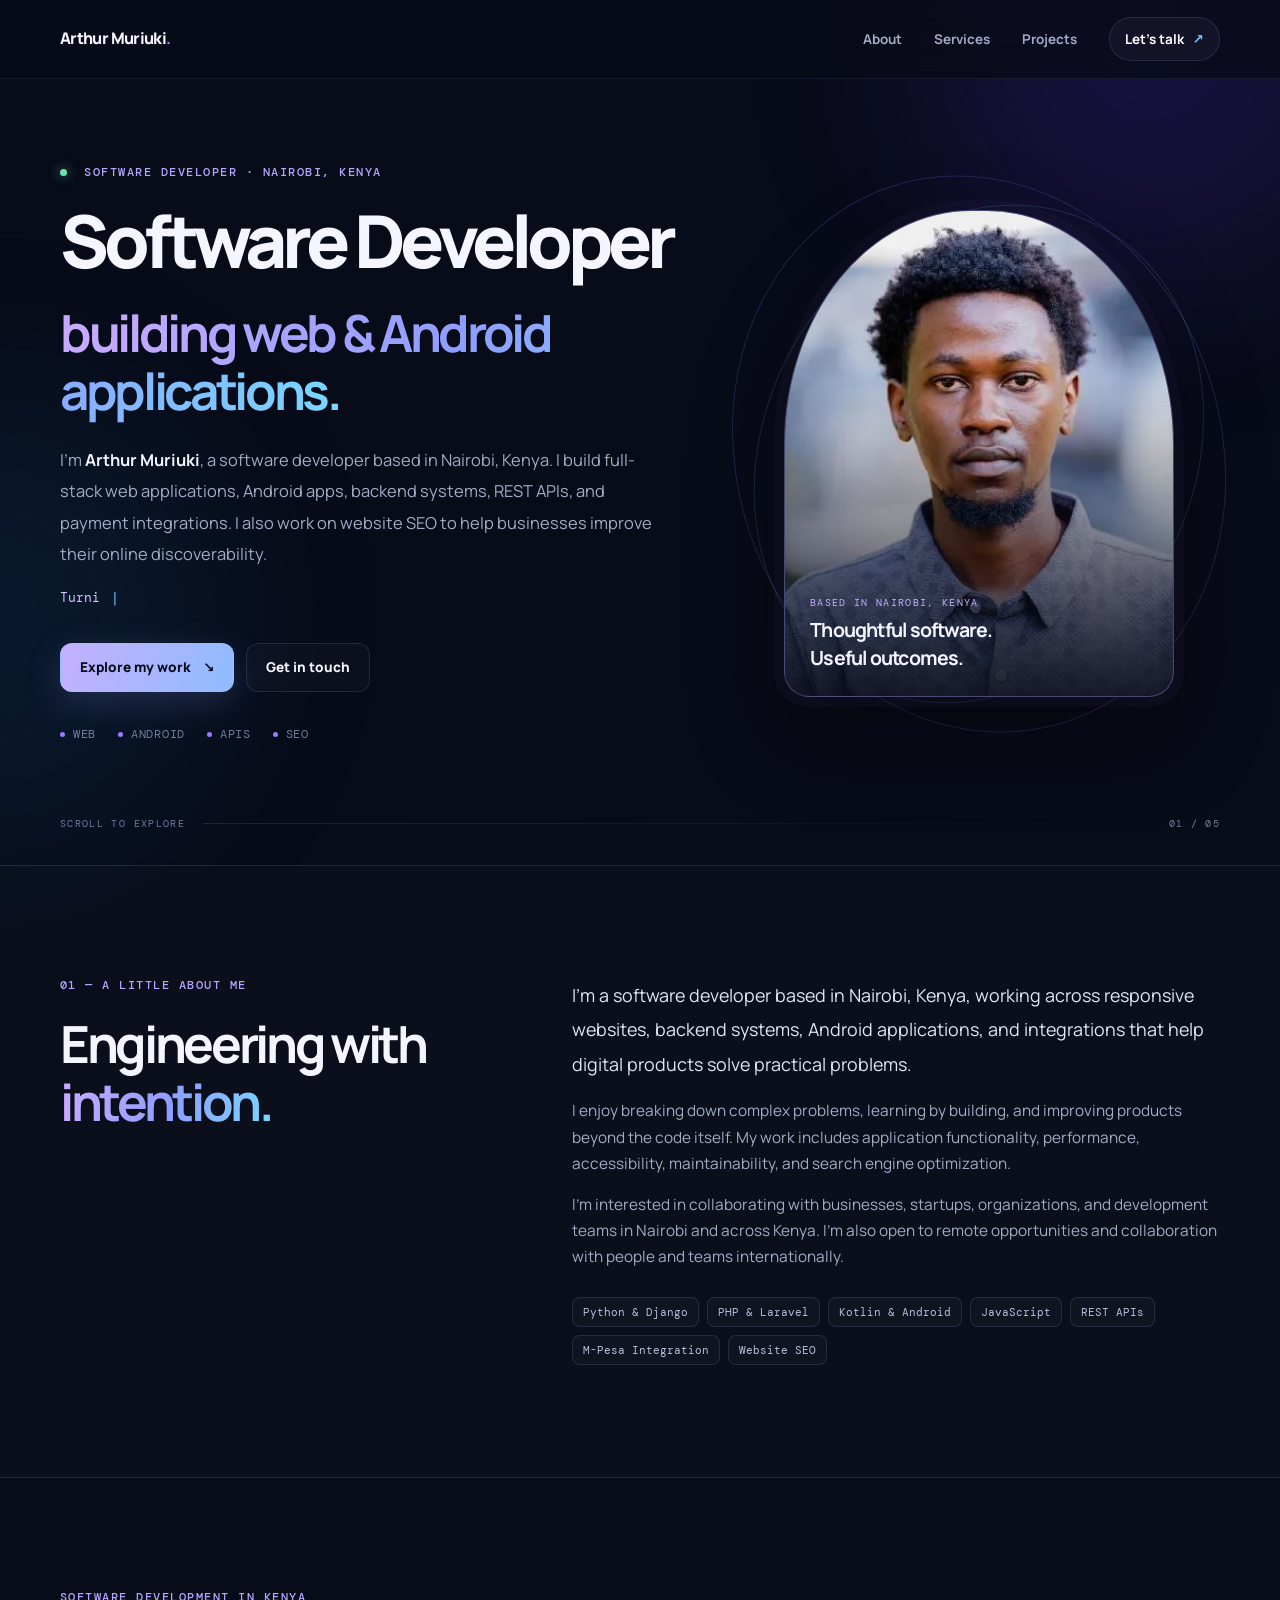
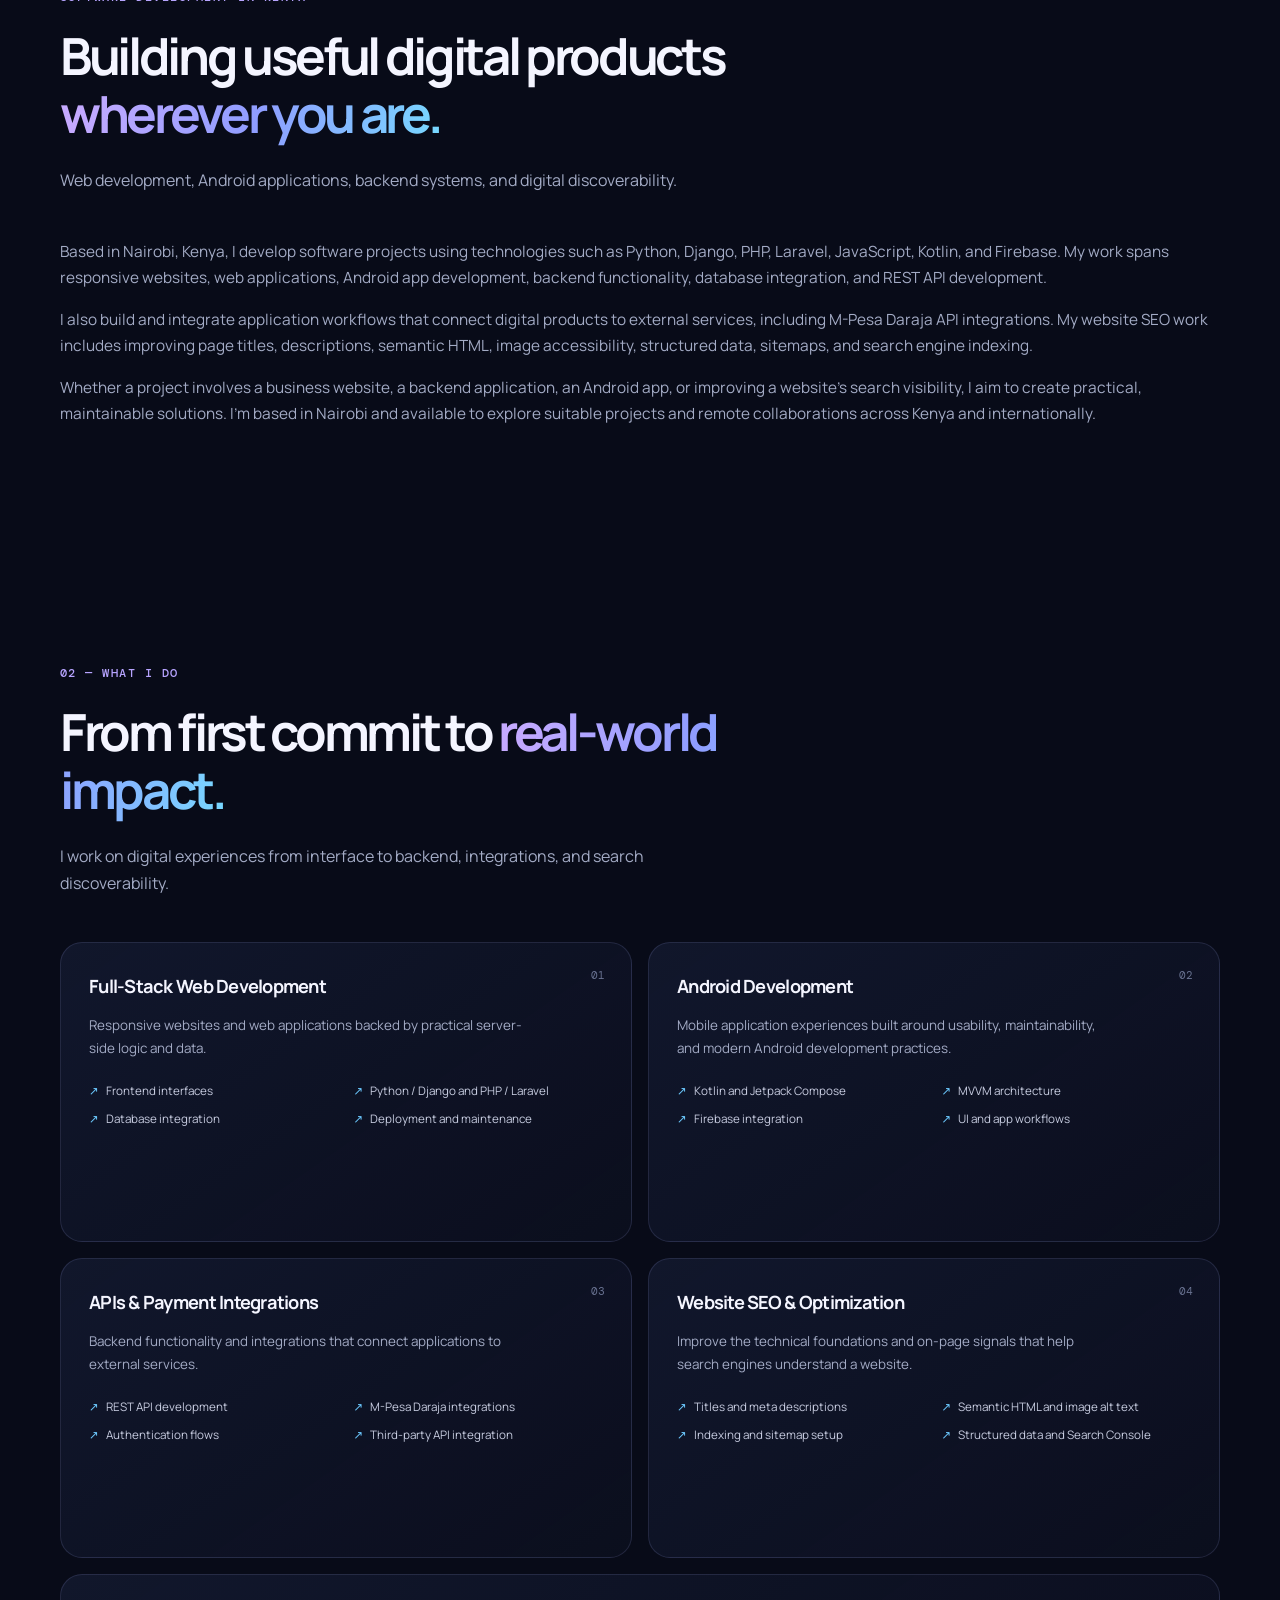
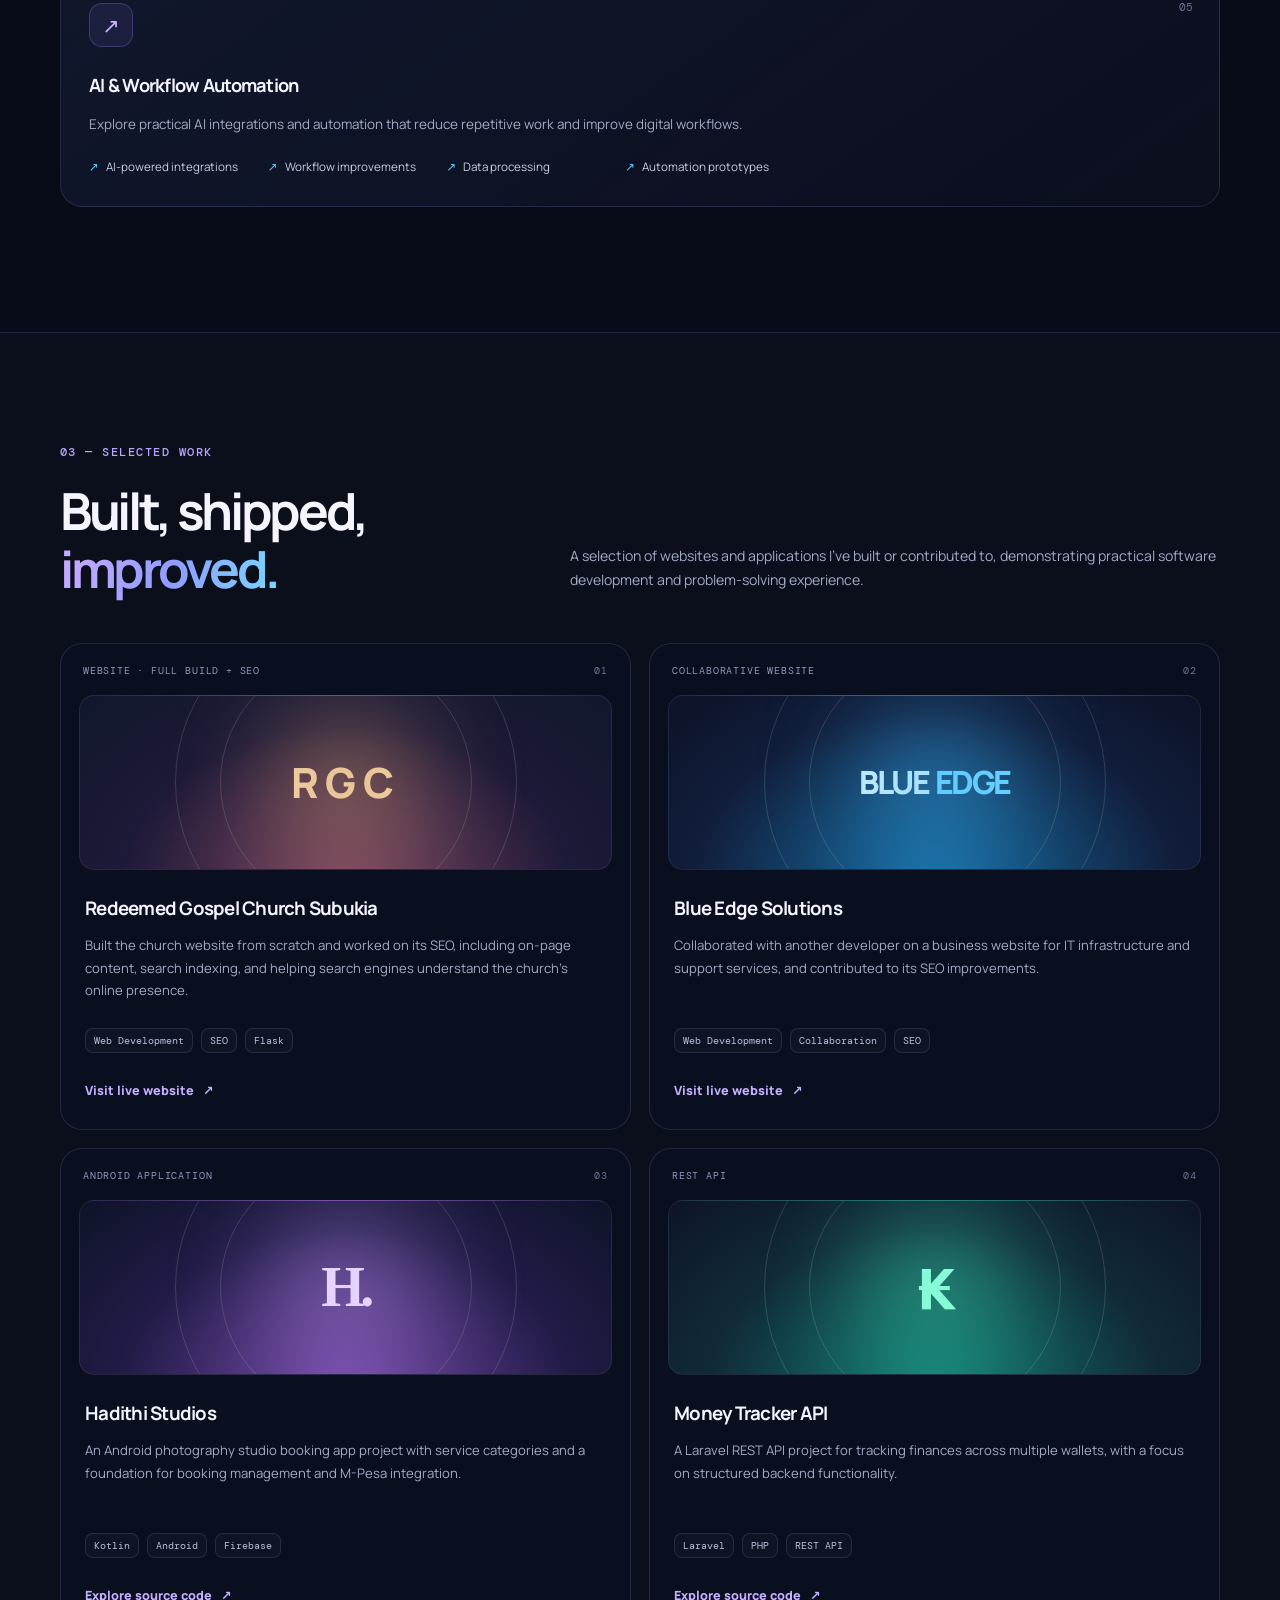
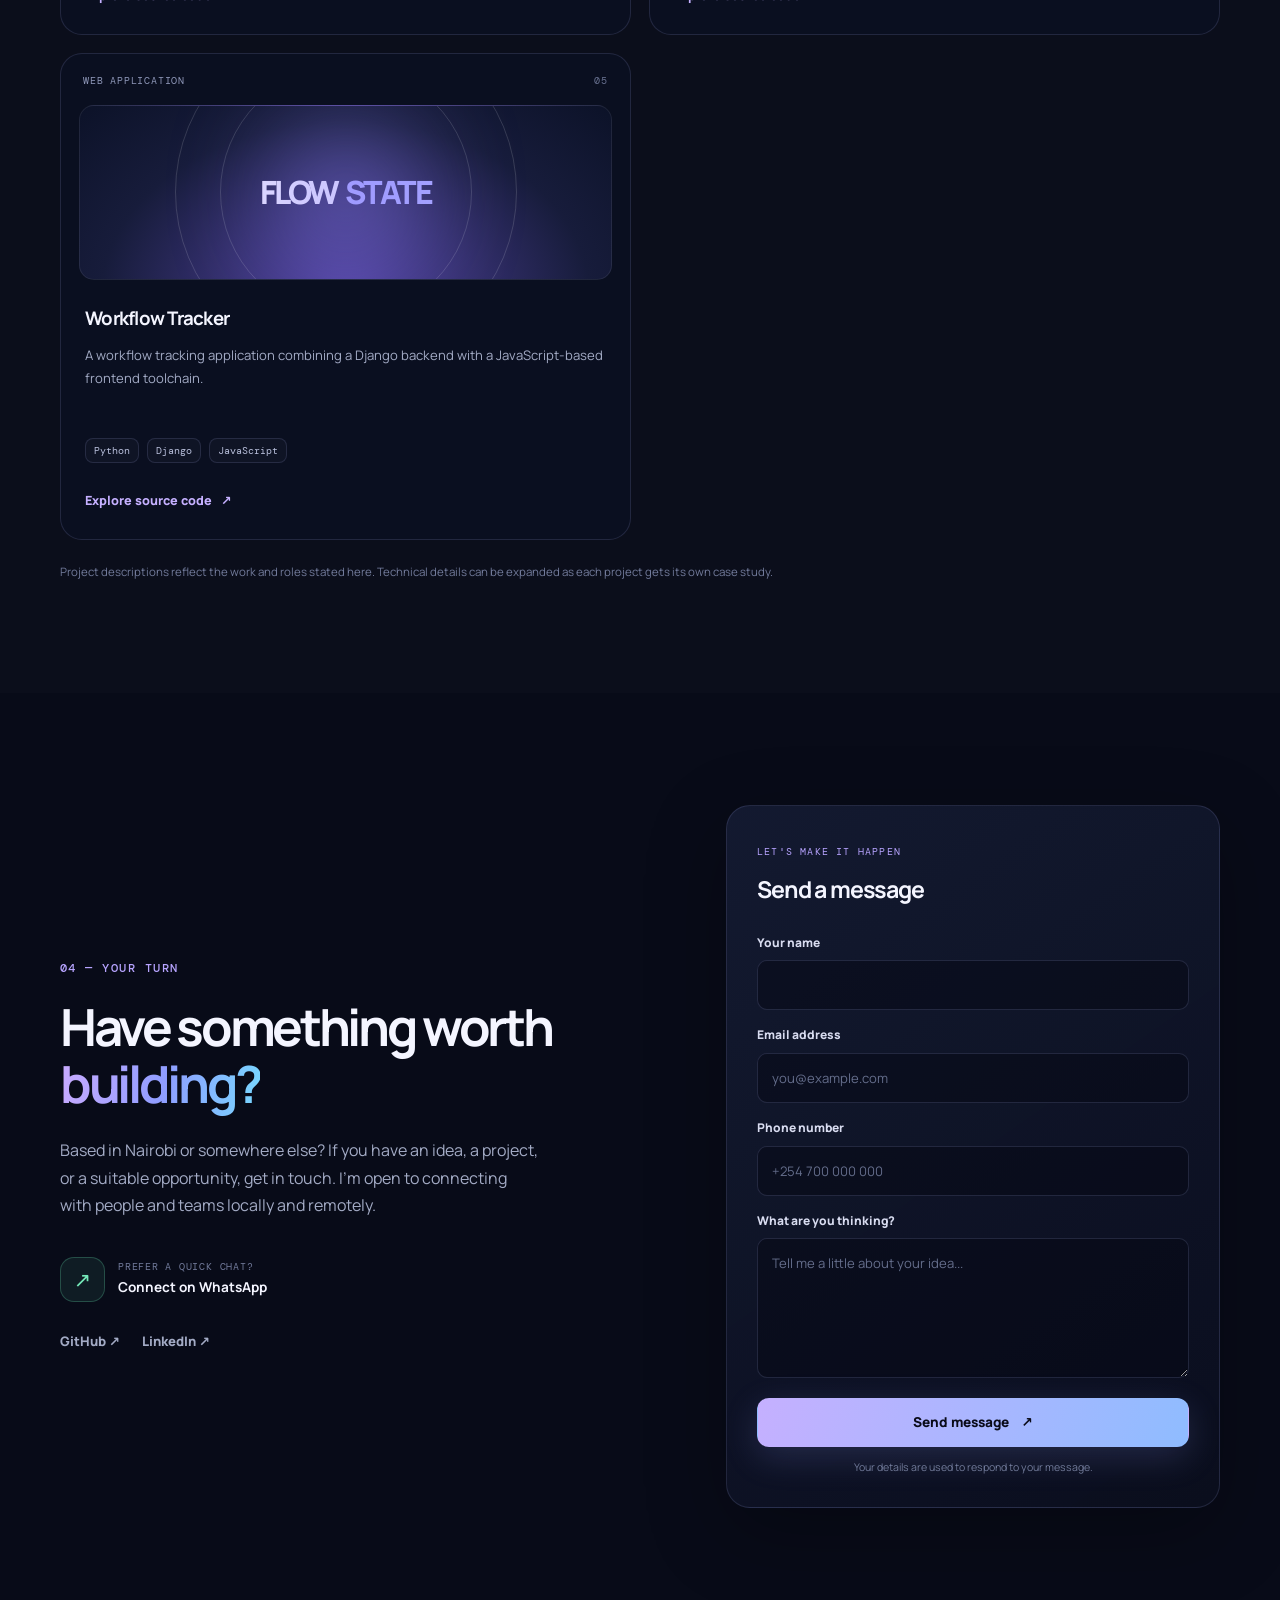
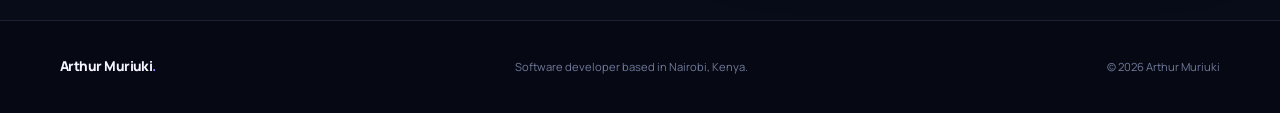
==== index.html @ beb799e5 "seo targeted upgrades" ====
<!DOCTYPE html>
<html lang="en-KE">
<head>
    <meta charset="UTF-8">
    <meta name="viewport" content="width=device-width, initial-scale=1">

    <title>Arthur Muriuki | Software Developer in Nairobi, Kenya</title>

    <meta name="description" content="Arthur Muriuki is a software developer based in Nairobi, Kenya, specializing in full-stack web development, Android apps, Python, Django, REST APIs, M-Pesa integrations, and website SEO. Explore projects and connect.">

    <meta name="author" content="Arthur Muriuki">
    <meta name="robots" content="index, follow, max-image-preview:large">
    <meta name="theme-color" content="#080b18">

    <link rel="canonical" href="https://arthurmuriuki-portfolio.netlify.app/">

    <!-- Favicon -->
    <link rel="icon" href="/favicon.ico" sizes="any">
    <link rel="icon" type="image/png" sizes="32x32" href="/assets/images/favicon-32.png">
    <link rel="icon" type="image/png" sizes="16x16" href="/assets/images/favicon-16.png">
    <link rel="apple-touch-icon" sizes="180x180" href="/assets/images/apple-touch-icon.png">

    <!-- Open Graph: social sharing -->
    <meta property="og:type" content="website">
    <meta property="og:locale" content="en_KE">
    <meta property="og:site_name" content="Arthur Muriuki">
    <meta property="og:title" content="Arthur Muriuki | Software Developer in Nairobi, Kenya">
    <meta property="og:description" content="Explore Arthur Muriuki's software development work in Nairobi, Kenya, including full-stack websites, Android apps, APIs, M-Pesa integrations, and website SEO.">
    <meta property="og:url" content="https://arthurmuriuki-portfolio.netlify.app/">
    <meta property="og:image" content="https://arthurmuriuki-portfolio.netlify.app/assets/images/og-image.jpg">
    <meta property="og:image:alt" content="Arthur Muriuki, software developer based in Nairobi, Kenya">

    <!-- X / Twitter sharing -->
    <meta name="twitter:card" content="summary_large_image">
    <meta name="twitter:title" content="Arthur Muriuki | Software Developer in Nairobi, Kenya">
    <meta name="twitter:description" content="Full-stack web development, Android apps, Python, Django, REST APIs, M-Pesa integrations, and website SEO. Based in Nairobi, Kenya.">
    <meta name="twitter:image" content="https://arthurmuriuki-portfolio.netlify.app/assets/images/og-image.jpg">

    <!-- Fonts -->
    <link rel="preconnect" href="https://fonts.googleapis.com">
    <link rel="preconnect" href="https://fonts.gstatic.com" crossorigin>
    <link href="https://fonts.googleapis.com/css2?family=DM+Mono:wght@400;500&family=Manrope:wght@400;500;600;700;800&display=swap" rel="stylesheet">

    <link rel="stylesheet" href="/style.css">

    <!-- Structured data: profile and person -->
    <script type="application/ld+json">
    {
      "@context": "https://schema.org",
      "@type": "ProfilePage",
      "@id": "https://arthurmuriuki-portfolio.netlify.app/#profile",
      "url": "https://arthurmuriuki-portfolio.netlify.app/",
      "name": "Arthur Muriuki | Software Developer in Nairobi, Kenya",
      "description": "The professional portfolio of Arthur Muriuki, a software developer based in Nairobi, Kenya, specializing in full-stack web development, Android applications, APIs, payment integrations, and website SEO.",
      "mainEntity": {
        "@type": "Person",
        "@id": "https://arthurmuriuki-portfolio.netlify.app/#arthur-muriuki",
        "name": "Arthur Muriuki",
        "url": "https://arthurmuriuki-portfolio.netlify.app/",
        "image": "https://arthurmuriuki-portfolio.netlify.app/assets/images/arthur-muriuki-software-developer.webp",
        "jobTitle": "Software Developer",
        "description": "Software developer based in Nairobi, Kenya, building web applications, Android applications, backend systems, REST APIs, payment integrations, and search-optimized websites.",
        "homeLocation": {
          "@type": "Place",
          "name": "Nairobi, Kenya"
        },
        "knowsAbout": [
          "Software Development",
          "Full-Stack Web Development",
          "Frontend Development",
          "Backend Development",
          "Python Programming",
          "Django",
          "PHP",
          "Laravel",
          "JavaScript",
          "Android Development",
          "Kotlin",
          "Jetpack Compose",
          "REST API Development",
          "M-Pesa Daraja API Integration",
          "Firebase",
          "Database Design",
          "Website Search Engine Optimization",
          "Technical SEO",
          "Search Engine Indexing"
        ],
        "sameAs": [
          "https://github.com/Arthur-Muriuki",
          "https://www.linkedin.com/in/arthur-muriuki/"
        ]
      }
    }
    </script>
</head>

<body>
    <a class="skip-link" href="#main">Skip to content</a>

    <div class="ambient ambient-one" aria-hidden="true"></div>
    <div class="ambient ambient-two" aria-hidden="true"></div>
    <div class="grid-overlay" aria-hidden="true"></div>

    <!-- Navigation -->
    <header class="site-header">
        <div class="container nav-wrap">
            <a class="brand" href="#home" aria-label="Arthur Muriuki home">
                <span>Arthur Muriuki<span class="brand-period">.</span></span>
            </a>

            <button
                class="menu-toggle"
                type="button"
                aria-label="Open navigation"
                aria-expanded="false"
                aria-controls="primary-nav">
                <span></span><span></span><span></span>
            </button>

            <nav class="nav-links" id="primary-nav" aria-label="Main navigation">
                <a href="#about">About</a>
                <a href="#services">Services</a>
                <a href="#projects">Projects</a>
                <a href="#contact" class="nav-cta">
                    Let's talk <span aria-hidden="true">↗</span>
                </a>
            </nav>
        </div>
    </header>

    <main id="main">

        <!-- Hero -->
        <section class="hero section" id="home">
            <div class="container hero-grid">

                <div class="hero-copy reveal">
                    <p class="eyebrow">
                        <span class="status-dot"></span>
                        SOFTWARE DEVELOPER · NAIROBI, KENYA
                    </p>

                    <h1>
                        Software Developer
                        <h2><span class="gradient-text">building web & Android applications.</span></h2>
                    </h1>

                    <p class="hero-lead">
                        I'm <strong>Arthur Muriuki</strong>, a software developer
                        based in Nairobi, Kenya. I build full-stack web applications,
                        Android apps, backend systems, REST APIs, and payment
                        integrations. I also work on website SEO to help businesses
                        improve their online discoverability.
                    </p>

                    <p class="typing-line">
                        <span id="typing-text">Turning ideas into useful software.</span>
                        <span class="typing-caret" aria-hidden="true">|</span>
                    </p>

                    <div class="hero-actions">
                        <a class="button button-primary" href="#projects">
                            Explore my work <span aria-hidden="true">↘</span>
                        </a>
                        <a class="button button-secondary" href="#contact">
                            Get in touch
                        </a>
                    </div>

                    <div class="hero-proof" aria-label="Areas of focus">
                        <span><i aria-hidden="true"></i> Web</span>
                        <span><i aria-hidden="true"></i> Android</span>
                        <span><i aria-hidden="true"></i> APIs</span>
                        <span><i aria-hidden="true"></i> SEO</span>
                    </div>
                </div>

                <div class="hero-visual reveal">
                    <div class="orbit orbit-large" aria-hidden="true"></div>
                    <div class="orbit orbit-small" aria-hidden="true"></div>

                    <div class="profile-frame">
                        <img
                            src="/assets/images/arthur-muriuki-software-developer.webp"
                            alt="Arthur Muriuki, software developer based in Nairobi, Kenya"
                            width="520"
                            height="620"
                            fetchpriority="high">

                        <div class="profile-caption">
                            <span class="caption-label">BASED IN NAIROBI, KENYA</span>
                            <strong>Thoughtful software.<br>Useful outcomes.</strong>
                        </div>
                    </div>
                </div>
            </div>

            <div class="container hero-bottom">
                <span class="scroll-note">SCROLL TO EXPLORE</span>
                <span class="hero-line" aria-hidden="true"></span>
                <span class="hero-index">01 / 05</span>
            </div>
        </section>

        <!-- About -->
        <section class="section about-section" id="about">
            <div class="container about-grid">

                <div class="section-intro reveal">
                    <p class="eyebrow">01 — A LITTLE ABOUT ME</p>
                    <h2>
                        Engineering with
                        <span class="gradient-text">intention.</span>
                    </h2>
                </div>

                <div class="about-content reveal">
                    <p class="large-copy">
                        I'm a software developer based in Nairobi, Kenya,
                        working across responsive websites, backend systems,
                        Android applications, and integrations that help
                        digital products solve practical problems.
                    </p>

                    <p>
                        I enjoy breaking down complex problems, learning by
                        building, and improving products beyond the code itself.
                        My work includes application functionality, performance,
                        accessibility, maintainability, and search engine
                        optimization.
                    </p>

                    <p>
                        I'm interested in collaborating with businesses,
                        startups, organizations, and development teams in
                        Nairobi and across Kenya. I'm also open to remote
                        opportunities and collaboration with people and teams
                        internationally.
                    </p>

                    <div class="skill-tags" aria-label="Technical skills">
                        <span>Python & Django</span>
                        <span>PHP & Laravel</span>
                        <span>Kotlin & Android</span>
                        <span>JavaScript</span>
                        <span>REST APIs</span>
                        <span>M-Pesa Integration</span>
                        <span>Website SEO</span>
                    </div>
                </div>
            </div>
        </section>

        <!-- Nairobi and Kenya relevance -->
        <section class="section" id="software-development-kenya">
            <div class="container">

                <div class="section-heading reveal">
                    <p class="eyebrow">SOFTWARE DEVELOPMENT IN KENYA</p>
                    <h2>
                        Building useful digital products
                        <span class="gradient-text">wherever you are.</span>
                    </h2>
                    <p>
                        Web development, Android applications, backend systems,
                        and digital discoverability.
                    </p>
                </div>

                <div class="about-content reveal">
                    <p>
                        Based in Nairobi, Kenya, I develop software projects
                        using technologies such as Python, Django, PHP, Laravel,
                        JavaScript, Kotlin, and Firebase. My work spans
                        responsive websites, web applications, Android app
                        development, backend functionality, database
                        integration, and REST API development.
                    </p>

                    <p>
                        I also build and integrate application workflows that
                        connect digital products to external services,
                        including M-Pesa Daraja API integrations. My website
                        SEO work includes improving page titles, descriptions,
                        semantic HTML, image accessibility, structured data,
                        sitemaps, and search engine indexing.
                    </p>

                    <p>
                        Whether a project involves a business website, a
                        backend application, an Android app, or improving a
                        website's search visibility, I aim to create practical,
                        maintainable solutions. I'm based in Nairobi and
                        available to explore suitable projects and remote
                        collaborations across Kenya and internationally.
                    </p>
                </div>

            </div>
        </section>

        <!-- Services -->
        <section class="section services-section" id="services">
            <div class="container">

                <div class="section-heading reveal">
                    <p class="eyebrow">02 — WHAT I DO</p>
                    <h2>
                        From first commit to
                        <span class="gradient-text">real-world impact.</span>
                    </h2>
                    <p>
                        I work on digital experiences from interface to backend,
                        integrations, and search discoverability.
                    </p>
                </div>

                <div class="service-grid">

                    <article class="service-card reveal">
                        <span class="card-number">01</span>
                        <h3>Full-Stack Web Development</h3>
                        <p>
                            Responsive websites and web applications backed by
                            practical server-side logic and data.
                        </p>
                        <ul>
                            <li>Frontend interfaces</li>
                            <li>Python / Django and PHP / Laravel</li>
                            <li>Database integration</li>
                            <li>Deployment and maintenance</li>
                        </ul>
                    </article>

                    <article class="service-card reveal">
                        <span class="card-number">02</span>
                        <h3>Android Development</h3>
                        <p>
                            Mobile application experiences built around
                            usability, maintainability, and modern Android
                            development practices.
                        </p>
                        <ul>
                            <li>Kotlin and Jetpack Compose</li>
                            <li>MVVM architecture</li>
                            <li>Firebase integration</li>
                            <li>UI and app workflows</li>
                        </ul>
                    </article>

                    <article class="service-card reveal">
                        <span class="card-number">03</span>
                        <h3>APIs & Payment Integrations</h3>
                        <p>
                            Backend functionality and integrations that connect
                            applications to external services.
                        </p>
                        <ul>
                            <li>REST API development</li>
                            <li>M-Pesa Daraja integrations</li>
                            <li>Authentication flows</li>
                            <li>Third-party API integration</li>
                        </ul>
                    </article>

                    <article class="service-card reveal">
                        <span class="card-number">04</span>
                        <h3>Website SEO & Optimization</h3>
                        <p>
                            Improve the technical foundations and on-page
                            signals that help search engines understand a website.
                        </p>
                        <ul>
                            <li>Titles and meta descriptions</li>
                            <li>Semantic HTML and image alt text</li>
                            <li>Indexing and sitemap setup</li>
                            <li>Structured data and Search Console</li>
                        </ul>
                    </article>

                    <article class="service-card service-card-wide reveal">
                        <span class="card-number">05</span>
                        <div class="service-symbol" aria-hidden="true">↗</div>
                        <h3>AI & Workflow Automation</h3>
                        <p>
                            Explore practical AI integrations and automation
                            that reduce repetitive work and improve digital
                            workflows.
                        </p>
                        <ul>
                            <li>AI-powered integrations</li>
                            <li>Workflow improvements</li>
                            <li>Data processing</li>
                            <li>Automation prototypes</li>
                        </ul>
                    </article>

                </div>
            </div>
        </section>

        <!-- Projects -->
        <section class="section projects-section" id="projects">
            <div class="container">

                <div class="section-heading projects-heading reveal">
                    <div>
                        <p class="eyebrow">03 — SELECTED WORK</p>
                        <h2>
                            Built, shipped,
                            <span class="gradient-text">improved.</span>
                        </h2>
                    </div>

                    <p>
                        A selection of websites and applications I've built
                        or contributed to, demonstrating practical software
                        development and problem-solving experience.
                    </p>
                </div>

                <div class="project-grid">

                    <article class="project-card project-featured reveal">
                        <div class="project-topline">
                            <span>WEBSITE · FULL BUILD + SEO</span>
                            <span class="project-index">01</span>
                        </div>

                        <div class="project-art art-church" aria-hidden="true">
                            <span>RGC</span><i></i>
                        </div>

                        <div class="project-body">
                            <h3>Redeemed Gospel Church Subukia</h3>
                            <p>
                                Built the church website from scratch and
                                worked on its SEO, including on-page content,
                                search indexing, and helping search engines
                                understand the church's online presence.
                            </p>

                            <div class="project-tags">
                                <span>Web Development</span>
                                <span>SEO</span>
                                <span>Flask</span>
                            </div>

                            <a
                                class="text-link"
                                href="https://www.rgcsubukia.org/"
                                target="_blank"
                                rel="noopener noreferrer">
                                Visit live website <span aria-hidden="true">↗</span>
                            </a>
                        </div>
                    </article>

                    <article class="project-card reveal">
                        <div class="project-topline">
                            <span>COLLABORATIVE WEBSITE</span>
                            <span class="project-index">02</span>
                        </div>

                        <div class="project-art art-blue" aria-hidden="true">
                            <span>BLUE<span>EDGE</span></span><i></i>
                        </div>

                        <div class="project-body">
                            <h3>Blue Edge Solutions</h3>
                            <p>
                                Collaborated with another developer on a
                                business website for IT infrastructure and
                                support services, and contributed to its SEO
                                improvements.
                            </p>

                            <div class="project-tags">
                                <span>Web Development</span>
                                <span>Collaboration</span>
                                <span>SEO</span>
                            </div>

                            <a
                                class="text-link"
                                href="https://blueedge-sl.com/"
                                target="_blank"
                                rel="noopener noreferrer">
                                Visit live website <span aria-hidden="true">↗</span>
                            </a>
                        </div>
                    </article>

                    <article class="project-card reveal">
                        <div class="project-topline">
                            <span>ANDROID APPLICATION</span>
                            <span class="project-index">03</span>
                        </div>

                        <div class="project-art art-hadithi" aria-hidden="true">
                            <span>H.</span><i></i>
                        </div>

                        <div class="project-body">
                            <h3>Hadithi Studios</h3>
                            <p>
                                An Android photography studio booking app
                                project with service categories and a
                                foundation for booking management and
                                M-Pesa integration.
                            </p>

                            <div class="project-tags">
                                <span>Kotlin</span>
                                <span>Android</span>
                                <span>Firebase</span>
                            </div>

                            <a
                                class="text-link"
                                href="https://github.com/Arthur-Muriuki/Hadithi-Studios"
                                target="_blank"
                                rel="noopener noreferrer">
                                Explore source code <span aria-hidden="true">↗</span>
                            </a>
                        </div>
                    </article>

                    <article class="project-card reveal">
                        <div class="project-topline">
                            <span>REST API</span>
                            <span class="project-index">04</span>
                        </div>

                        <div class="project-art art-money" aria-hidden="true">
                            <span>₭</span><i></i>
                        </div>

                        <div class="project-body">
                            <h3>Money Tracker API</h3>
                            <p>
                                A Laravel REST API project for tracking
                                finances across multiple wallets, with a
                                focus on structured backend functionality.
                            </p>

                            <div class="project-tags">
                                <span>Laravel</span>
                                <span>PHP</span>
                                <span>REST API</span>
                            </div>

                            <a
                                class="text-link"
                                href="https://github.com/Arthur-Muriuki/backend-assessment"
                                target="_blank"
                                rel="noopener noreferrer">
                                Explore source code <span aria-hidden="true">↗</span>
                            </a>
                        </div>
                    </article>

                    <article class="project-card reveal">
                        <div class="project-topline">
                            <span>WEB APPLICATION</span>
                            <span class="project-index">05</span>
                        </div>

                        <div class="project-art art-workflow" aria-hidden="true">
                            <span>FLOW<span>STATE</span></span><i></i>
                        </div>

                        <div class="project-body">
                            <h3>Workflow Tracker</h3>
                            <p>
                                A workflow tracking application combining
                                a Django backend with a JavaScript-based
                                frontend toolchain.
                            </p>

                            <div class="project-tags">
                                <span>Python</span>
                                <span>Django</span>
                                <span>JavaScript</span>
                            </div>

                            <a
                                class="text-link"
                                href="https://github.com/Arthur-Muriuki/workflow-tracker"
                                target="_blank"
                                rel="noopener noreferrer">
                                Explore source code <span aria-hidden="true">↗</span>
                            </a>
                        </div>
                    </article>

                </div>

                <p class="project-note">
                    Project descriptions reflect the work and roles stated
                    here. Technical details can be expanded as each project
                    gets its own case study.
                </p>
            </div>
        </section>

        <!-- Contact -->
        <section class="section contact-section" id="contact">
            <div class="container contact-grid">

                <div class="contact-copy reveal">
                    <p class="eyebrow">04 — YOUR TURN</p>

                    <h2>
                        Have something worth
                        <span class="gradient-text">building?</span>
                    </h2>

                    <p>
                        Based in Nairobi or somewhere else? If you have an
                        idea, a project, or a suitable opportunity, get in
                        touch. I'm open to connecting with people and teams
                        locally and remotely.
                    </p>

                    <a
                        class="contact-whatsapp"
                        href="https://wa.me/254743596344?text=Hi%20Arthur%2C%20I%20came%20across%20your%20portfolio%20and%20would%20like%20to%20connect."
                        target="_blank"
                        rel="noopener noreferrer">

                        <span class="whatsapp-icon" aria-hidden="true">↗</span>

                        <span>
                            <small>PREFER A QUICK CHAT?</small>
                            <strong>Connect on WhatsApp</strong>
                        </span>
                    </a>

                    <div class="social-links">
                        <a
                            href="https://github.com/Arthur-Muriuki"
                            target="_blank"
                            rel="noopener noreferrer">
                            GitHub ↗
                        </a>

                        <a
                            href="https://www.linkedin.com/in/arthur-muriuki/"
                            target="_blank"
                            rel="noopener noreferrer">
                            LinkedIn ↗
                        </a>
                    </div>
                </div>

                <div class="contact-panel reveal">
                    <form
                        id="contact-form"
                        action="https://formsubmit.co/arthurmuriuki06@gmail.com"
                        method="POST">

                        <input
                            type="hidden"
                            name="_subject"
                            value="New message from Arthur Muriuki's portfolio">

                        <input
                            type="hidden"
                            name="_template"
                            value="table">

                        <input
                            type="hidden"
                            name="_next"
                            value="https://arthurmuriuki-portfolio.netlify.app/?sent=true#contact">

                        <div class="form-heading">
                            <span>LET'S MAKE IT HAPPEN</span>
                            <h3>Send a message</h3>
                        </div>

                        <label for="name">Your name</label>
                        <input
                            id="name"
                            type="text"
                            name="name"
                            autocomplete="name"
                            required>

                        <label for="email">Email address</label>
                        <input
                            id="email"
                            type="email"
                            name="email"
                            autocomplete="email"
                            placeholder="you@example.com"
                            required>

                        <label for="phone">Phone number</label>
                        <input
                            id="phone"
                            type="tel"
                            name="phone"
                            autocomplete="tel"
                            placeholder="+254 700 000 000">

                        <label for="message">What are you thinking?</label>
                        <textarea
                            id="message"
                            name="message"
                            rows="5"
                            placeholder="Tell me a little about your idea..."
                            required></textarea>

                        <button
                            class="button button-primary form-submit"
                            type="submit">
                            Send message <span aria-hidden="true">↗</span>
                        </button>

                        <p class="form-note">
                            Your details are used to respond to your message.
                        </p>
                    </form>
                </div>

            </div>
        </section>

    </main>

    <!-- Footer -->
    <footer class="site-footer">
        <div class="container footer-inner">

            <a class="brand footer-brand" href="#home">
                <span>Arthur Muriuki<span class="brand-period">.</span></span>
            </a>

            <p>Software developer based in Nairobi, Kenya.</p>

            <p>© <span id="year">2026</span> Arthur Muriuki</p>

        </div>
    </footer>

    <!-- Contact form success notification -->
    <div
        class="toast"
        id="success-popup"
        role="status"
        aria-live="polite"
        hidden>

        <div>
            <strong>Message submitted</strong>
            <p>Thanks for reaching out. I'll get back to you soon.</p>
        </div>

        <button
            type="button"
            id="close-popup"
            aria-label="Close message">
            ×
        </button>
    </div>

    <script src="/script.js" defer></script>
</body>
</html>
---- style.css ----
/* Arthur Muriuki portfolio — dark navy, electric purple, soft blue */
:root {
    color-scheme: dark;
    --bg: #080b18;
    --bg-soft: #0d1122;
    --panel: rgba(18, 23, 43, .76);
    --panel-solid: #11172b;
    --text: #f4f5ff;
    --muted: #a3abc5;
    --subtle: #727b9b;
    --line: rgba(177, 185, 255, .14);
    --purple: #9b7bff;
    --blue: #6cc9ff;
    --pink: #d49aff;
    --radius: 22px;
    --max-width: 1160px;
    --shadow: 0 24px 80px rgba(0, 0, 0, .28);
}
* { box-sizing: border-box; }
html { scroll-behavior: smooth; scroll-padding-top: 100px; }
body {
    margin: 0; min-width: 320px; background: var(--bg); color: var(--text);
    font-family: "Manrope", system-ui, -apple-system, BlinkMacSystemFont, "Segoe UI", sans-serif;
    line-height: 1.7; overflow-x: hidden;
}
body::selection { background: rgba(155,123,255,.45); color: white; }
a { color: inherit; text-decoration: none; }
button, input, textarea { font: inherit; }
button, a { -webkit-tap-highlight-color: transparent; }
img { display: block; max-width: 100%; }
.container { width: min(var(--max-width), calc(100% - 48px)); margin-inline: auto; }
.section { position: relative; padding: 112px 0; }
.ambient { position: fixed; z-index: -2; width: 460px; height: 460px; border-radius: 50%; filter: blur(100px); opacity: .16; pointer-events: none; }
.ambient-one { top: -180px; right: -100px; background: #633bff; }
.ambient-two { bottom: 5%; left: -240px; background: #168edb; opacity: .11; }
.grid-overlay {
    position: fixed; z-index: -1; inset: 0; pointer-events: none; opacity: .16;
    background-image: linear-gradient(rgba(170,180,255,.05) 1px, transparent 1px), linear-gradient(90deg, rgba(170,180,255,.05) 1px, transparent 1px);
    background-size: 58px 58px; mask-image: linear-gradient(to bottom, black, transparent 82%);
}
.skip-link { position: absolute; left: 12px; top: -60px; z-index: 1000; padding: 10px 16px; background: white; color: #111; border-radius: 8px; }
.skip-link:focus { top: 12px; }
.site-header { position: sticky; z-index: 100; top: 0; background: rgba(8,11,24,.78); backdrop-filter: blur(18px); border-bottom: 1px solid rgba(177,185,255,.09); }
.nav-wrap { min-height: 78px; display: flex; align-items: center; justify-content: space-between; gap: 28px; }
.brand { display: inline-flex; align-items: center; gap: 11px; font-weight: 800; letter-spacing: -.04em; font-size: 1rem; white-space: nowrap; }
.brand-mark { display: grid; place-items: center; width: 35px; height: 35px; border: 1px solid rgba(179,160,255,.5); border-radius: 11px; background: linear-gradient(135deg, rgba(155,123,255,.23), rgba(108,201,255,.08)); color: #e5dcff; font: 500 .68rem "DM Mono", monospace; letter-spacing: -.08em; box-shadow: inset 0 0 20px rgba(155,123,255,.1); }
.brand-period { color: var(--purple); }
.nav-links { display: flex; align-items: center; gap: 32px; color: var(--muted); font-size: .84rem; font-weight: 700; }
.nav-links a { transition: color .2s ease; }
.nav-links a:hover, .social-links a:hover { color: white; }
.nav-links .nav-cta { color: white; border: 1px solid var(--line); padding: 10px 15px; border-radius: 999px; background: rgba(255,255,255,.035); }
.nav-cta span { color: var(--blue); margin-left: 6px; }
.menu-toggle { display: none; background: transparent; border: 1px solid var(--line); border-radius: 10px; padding: 10px; color: white; cursor: pointer; }
.menu-toggle span { display: block; width: 20px; height: 2px; margin: 4px 0; border-radius: 2px; background: currentColor; }
.hero { min-height: 690px; padding-top: 86px; padding-bottom: 35px; display: flex; flex-direction: column; justify-content: center; }
.hero-grid { display: grid; grid-template-columns: 1.12fr .88fr; gap: 65px; align-items: center; }
.eyebrow { margin: 0 0 22px; color: #b7a4ff; font: 500 .72rem "DM Mono", monospace; letter-spacing: .13em; text-transform: uppercase; }
.status-dot { display: inline-block; width: 7px; height: 7px; margin-right: 9px; border-radius: 50%; background: #69e4b1; box-shadow: 0 0 12px rgba(105,228,177,.7); }
h1, h2, h3, p { margin-top: 0; }
h1 { max-width: 720px; margin-bottom: 25px; font-size: clamp(2.9rem, 5.7vw, 5.15rem); line-height: 1.06; letter-spacing: -.075em; font-weight: 800; }
.gradient-text { background: linear-gradient(100deg, #c5aaff 5%, #8f9dff 52%, #77d8ff 100%); -webkit-background-clip: text; background-clip: text; color: transparent; }
.hero-lead { max-width: 630px; margin-bottom: 20px; color: var(--muted); font-size: 1.03rem; line-height: 1.9; }
.hero-lead strong { color: var(--text); }
.typing-line { min-height: 26px; margin-bottom: 28px; color: #d4c7ff; font: .82rem "DM Mono", monospace; }
.typing-caret { margin-left: 3px; color: var(--blue); animation: blink 1s steps(2, start) infinite; }
@keyframes blink { to { visibility: hidden; } }
.hero-actions { display: flex; flex-wrap: wrap; gap: 12px; }
.button { display: inline-flex; justify-content: center; align-items: center; gap: 12px; min-height: 48px; padding: 12px 19px; border: 1px solid transparent; border-radius: 12px; cursor: pointer; font-size: .85rem; font-weight: 800; transition: transform .2s ease, box-shadow .2s ease, border-color .2s ease; }
.button:hover { transform: translateY(-2px); }
.button-primary { color: #0a0b19; background: linear-gradient(110deg, #c5b0ff, #8fbcff); box-shadow: 0 10px 35px rgba(143,156,255,.18); }
.button-primary:hover { box-shadow: 0 14px 40px rgba(143,156,255,.3); }
.button-secondary { color: var(--text); border-color: var(--line); background: rgba(255,255,255,.025); }
.button-secondary:hover { border-color: rgba(197,176,255,.55); }
.hero-proof { display: flex; gap: 22px; margin-top: 35px; color: var(--subtle); font: .72rem "DM Mono", monospace; text-transform: uppercase; letter-spacing: .06em; }
.hero-proof span { display: inline-flex; align-items: center; gap: 8px; }
.hero-proof i { width: 5px; height: 5px; border-radius: 50%; background: var(--purple); }
.hero-visual { position: relative; width: min(100%, 390px); margin-inline: auto; }
.profile-frame { position: relative; z-index: 2; width: 100%; aspect-ratio: 4 / 5; overflow: hidden; border: 1px solid rgba(185,172,255,.3); border-radius: 48% 48% 25px 25px; background: linear-gradient(145deg, #242343, #0d1428 60%, #18233e); box-shadow: 0 0 0 10px rgba(155,123,255,.035), 0 35px 90px rgba(0,0,0,.38); }
.profile-frame::after { content: ""; position: absolute; inset: 35% 0 0; background: linear-gradient(transparent, rgba(8,11,24,.9)); pointer-events: none; }
.profile-frame img { width: 100%; height: 100%; object-fit: cover; object-position: center top; }
.profile-caption { position: absolute; z-index: 3; left: 25px; right: 20px; bottom: 23px; }
.caption-label { display: block; margin-bottom: 8px; color: #c5b0ff; font: .64rem "DM Mono", monospace; letter-spacing: .13em; }
.profile-caption strong { font-size: 1.22rem; line-height: 1.35; letter-spacing: -.04em; }
.orbit { position: absolute; z-index: 1; border: 1px solid rgba(155,123,255,.2); border-radius: 50%; pointer-events: none; }
.orbit-large { inset: -38px -48px; transform: rotate(-18deg); }
.orbit-small { inset: -14px -20px; border-color: rgba(108,201,255,.17); transform: rotate(28deg); }
.floating-chip { position: absolute; z-index: 4; display: flex; align-items: center; gap: 9px; padding: 11px 14px; border: 1px solid rgba(177,185,255,.18); border-radius: 12px; background: rgba(14,19,38,.88); backdrop-filter: blur(14px); box-shadow: var(--shadow); color: #dfe2ff; font-size: .72rem; font-weight: 800; }
.floating-chip span { color: var(--blue); font: 1rem "DM Mono", monospace; }
.chip-code { top: 16%; left: -48px; }
.chip-web { right: -38px; bottom: 18%; }
.hero-bottom { display: flex; align-items: center; gap: 18px; margin-top: 75px; color: var(--subtle); font: .65rem "DM Mono", monospace; letter-spacing: .13em; }
.hero-line { height: 1px; flex: 1; background: linear-gradient(90deg, var(--line), transparent); }
.hero-index { color: #777f9d; }
.about-section { border-top: 1px solid var(--line); border-bottom: 1px solid var(--line); background: rgba(255,255,255,.014); }
.about-grid { display: grid; grid-template-columns: .8fr 1.2fr; gap: 80px; }
h2 { margin-bottom: 24px; font-size: clamp(2.1rem, 4vw, 3.55rem); line-height: 1.13; letter-spacing: -.065em; }
.about-content p { color: var(--muted); font-size: .96rem; }
.about-content .large-copy { color: #e2e5f7; font-size: 1.12rem; line-height: 1.9; }
.skill-tags, .project-tags { display: flex; flex-wrap: wrap; gap: 8px; }
.skill-tags { margin-top: 27px; }
.skill-tags span, .project-tags span { padding: 7px 10px; border: 1px solid var(--line); border-radius: 8px; background: rgba(255,255,255,.025); color: #b9c0dc; font: .67rem "DM Mono", monospace; }
.services-section { padding-bottom: 125px; }
.section-heading { max-width: 760px; margin-bottom: 45px; }
.section-heading > p:last-child { max-width: 650px; color: var(--muted); }
.service-grid { display: grid; grid-template-columns: repeat(2, minmax(0,1fr)); gap: 16px; }
.service-card { position: relative; min-height: 300px; padding: 28px; overflow: hidden; border: 1px solid var(--line); border-radius: var(--radius); background: linear-gradient(145deg, rgba(20,26,49,.8), rgba(12,16,32,.72)); transition: transform .25s ease, border-color .25s ease, background .25s ease; }
.service-card:hover { transform: translateY(-4px); border-color: rgba(155,123,255,.4); background: linear-gradient(145deg, rgba(29,32,64,.88), rgba(12,16,32,.8)); }
.card-number { position: absolute; top: 25px; right: 26px; color: #697291; font: .7rem "DM Mono", monospace; }
.service-symbol { display: grid; place-items: center; width: 44px; height: 44px; margin-bottom: 23px; border: 1px solid rgba(155,123,255,.28); border-radius: 13px; background: rgba(155,123,255,.09); color: #c7b5ff; font-size: 1.3rem; }
.service-card h3 { max-width: 320px; margin-bottom: 12px; font-size: 1.14rem; letter-spacing: -.04em; }
.service-card p { max-width: 440px; color: var(--muted); font-size: .84rem; }
.service-card ul { display: grid; grid-template-columns: repeat(2,minmax(0,1fr)); gap: 8px 15px; padding: 0; margin: 22px 0 0; list-style: none; color: #c7cce0; font-size: .73rem; }
.service-card li::before { content: "↗"; margin-right: 7px; color: var(--blue); }
.service-card-wide { grid-column: 1 / -1; min-height: 220px; }
.service-card-wide p { max-width: 700px; }
.service-card-wide ul { max-width: 700px; grid-template-columns: repeat(4,minmax(0,1fr)); }
.projects-section { border-top: 1px solid var(--line); background: rgba(255,255,255,.014); }
.projects-heading { display: flex; align-items: end; justify-content: space-between; gap: 40px; max-width: none; }
.projects-heading h2 { margin-bottom: 0; }
.projects-heading > p { max-width: 380px; margin-bottom: 6px; color: var(--muted); font-size: .88rem; }
.project-grid { display: grid; grid-template-columns: repeat(2,minmax(0,1fr)); gap: 18px; }
.project-card { overflow: hidden; border: 1px solid var(--line); border-radius: var(--radius); background: rgba(13,18,36,.76); transition: transform .25s ease, border-color .25s ease; }
.project-card:hover { transform: translateY(-4px); border-color: rgba(108,201,255,.3); }
.project-topline { display: flex; align-items: center; justify-content: space-between; padding: 20px 22px 0; color: #8f98b9; font: .63rem "DM Mono", monospace; letter-spacing: .08em; }
.project-index { color: #697291; }
.project-art { position: relative; display: grid; place-items: center; height: 175px; margin: 18px 18px 0; overflow: hidden; border: 1px solid rgba(255,255,255,.08); border-radius: 15px; isolation: isolate; }
.project-art::before, .project-art::after { content: ""; position: absolute; z-index: -1; border: 1px solid rgba(255,255,255,.14); border-radius: 50%; }
.project-art::before { width: 250px; height: 250px; }
.project-art::after { width: 340px; height: 340px; }
.project-art > span { font-weight: 800; font-size: 2rem; letter-spacing: -.08em; }
.project-art > i { position: absolute; width: 140px; height: 140px; border-radius: 50%; filter: blur(55px); opacity: .5; }
.art-church { background: radial-gradient(ellipse at 50% 110%, #7b4561, #1d1938 60%, #10172d); }
.art-church > span { font-size: 2.6rem; letter-spacing: .15em; color: #f2d6aa; }
.art-church > i { background: #d7a06c; }
.art-blue { background: radial-gradient(ellipse at 50% 110%, #176ea4, #111d3a 65%, #0c1228); }
.art-blue > span { display: flex; gap: 7px; color: #d6f2ff; }
.art-blue > span span { color: #70d4ff; }
.art-blue > i { background: #39b8ff; }
.art-hadithi { background: radial-gradient(ellipse at 50% 110%, #7549aa, #211b46 60%, #0d1328); }
.art-hadithi > span { color: #f4eaff; font-size: 3.5rem; font-family: Georgia,serif; }
.art-hadithi > i { background: #c69aff; }
.art-money { background: radial-gradient(ellipse at 50% 110%, #137f76, #112a38 60%, #0d1428); }
.art-money > span { color: #a4ffe1; font-size: 3.5rem; }
.art-money > i { background: #3ef0bd; }
.art-workflow { background: radial-gradient(ellipse at 50% 110%, #5445a5, #171c3b 65%, #0c1228); }
.art-workflow > span { display: flex; gap: 7px; color: #e5e2ff; }
.art-workflow > span span { color: #a6a5ff; }
.art-workflow > i { background: #9284ff; }
.project-body { padding: 23px 24px 25px; }
.project-body h3 { margin-bottom: 10px; font-size: 1.17rem; letter-spacing: -.04em; }
.project-body p { min-height: 76px; margin-bottom: 18px; color: var(--muted); font-size: .82rem; }
.project-tags { margin-bottom: 23px; }
.project-tags span { padding: 5px 8px; font-size: .61rem; }
.text-link { display: inline-flex; align-items: center; gap: 9px; color: #c5b0ff; font-size: .79rem; font-weight: 800; }
.text-link span { transition: transform .2s ease; }
.text-link:hover span { transform: translate(3px,-3px); }
.project-note { margin: 22px 0 0; color: var(--subtle); font-size: .72rem; }
.contact-section { overflow: hidden; }
.contact-grid { display: grid; grid-template-columns: 1fr .85fr; gap: 85px; align-items: center; }
.contact-copy > p:not(.eyebrow) { max-width: 480px; color: var(--muted); }
.contact-whatsapp { display: inline-flex; align-items: center; gap: 13px; margin: 22px 0 28px; }
.whatsapp-icon { display: grid; place-items: center; width: 45px; height: 45px; border: 1px solid rgba(105,228,177,.25); border-radius: 14px; background: rgba(105,228,177,.08); color: #75e8b9; font-size: 1.3rem; }
.contact-whatsapp small, .contact-whatsapp strong { display: block; }
.contact-whatsapp small { color: var(--subtle); font: .6rem "DM Mono", monospace; letter-spacing: .08em; }
.contact-whatsapp strong { margin-top: 3px; font-size: .85rem; }
.social-links { display: flex; gap: 22px; color: var(--muted); font-size: .82rem; font-weight: 800; }
.contact-panel { padding: 30px; border: 1px solid var(--line); border-radius: 24px; background: linear-gradient(145deg, rgba(21,27,51,.9), rgba(11,15,30,.92)); box-shadow: var(--shadow); }
.form-heading { margin-bottom: 23px; }
.form-heading span { color: #b7a4ff; font: .62rem "DM Mono", monospace; letter-spacing: .12em; }
.form-heading h3 { margin: 7px 0 0; font-size: 1.45rem; letter-spacing: -.05em; }
.contact-panel label { display: block; margin: 15px 0 7px; color: #d8dcf0; font-size: .75rem; font-weight: 800; }
.contact-panel input, .contact-panel textarea { display: block; width: 100%; padding: 13px 14px; border: 1px solid rgba(177,185,255,.15); border-radius: 10px; outline: none; background: rgba(5,8,19,.45); color: var(--text); font-size: .82rem; transition: border-color .2s ease, box-shadow .2s ease; }
.contact-panel input:focus, .contact-panel textarea:focus { border-color: rgba(155,123,255,.7); box-shadow: 0 0 0 3px rgba(155,123,255,.1); }
.contact-panel textarea { resize: vertical; min-height: 130px; }
.contact-panel input::placeholder, .contact-panel textarea::placeholder { color: #646d8b; }
.form-submit { width: 100%; margin-top: 20px; }
.form-note { margin: 12px 0 0; color: var(--subtle); font-size: .66rem; text-align: center; }
.site-footer { border-top: 1px solid var(--line); background: rgba(5,7,16,.5); }
.footer-inner { min-height: 92px; display: flex; align-items: center; justify-content: space-between; gap: 20px; }
.footer-brand { font-size: .85rem; }
.footer-brand .brand-mark { width: 30px; height: 30px; border-radius: 9px; }
.footer-inner p { margin: 0; color: var(--subtle); font-size: .7rem; }
.toast { position: fixed; z-index: 200; right: 22px; bottom: 22px; display: flex; align-items: start; gap: 22px; max-width: min(400px,calc(100% - 32px)); padding: 18px 20px; border: 1px solid rgba(105,228,177,.3); border-radius: 15px; background: #111b29; box-shadow: var(--shadow); }
.toast[hidden] { display: none; }
.toast strong { font-size: .9rem; }
.toast p { margin: 4px 0 0; color: var(--muted); font-size: .78rem; }
.toast button { border: 0; background: transparent; color: var(--muted); cursor: pointer; font-size: 1.4rem; line-height: 1; }
.reveal { opacity: 0; transform: translateY(18px); transition: opacity .65s ease, transform .65s ease; }
.reveal.is-visible { opacity: 1; transform: translateY(0); }
@media (prefers-reduced-motion: reduce) {
    *, *::before, *::after { scroll-behavior: auto !important; animation-duration: .01ms !important; animation-iteration-count: 1 !important; transition-duration: .01ms !important; }
    .reveal { opacity: 1; transform: none; }
}
@media (max-width: 900px) {
    .section { padding: 85px 0; }
    .hero { padding-top: 65px; }
    .hero-grid { gap: 35px; grid-template-columns: 1.1fr .9fr; }
    .hero-visual { width: min(100%,330px); }
    .chip-code { left: -20px; }
    .chip-web { right: -18px; }
    .about-grid { gap: 40px; }
    .contact-grid { gap: 42px; }
    .service-card { padding: 24px; }
}
@media (max-width: 680px) {
    .container { width: min(var(--max-width), calc(100% - 34px)); }
    .nav-wrap { min-height: 70px; }
    .menu-toggle { display: block; }
    .nav-links { position: absolute; top: calc(100% + 1px); left: 0; right: 0; display: none; align-items: stretch; gap: 0; padding: 10px 17px 18px; border-bottom: 1px solid var(--line); background: rgba(8,11,24,.97); }
    .nav-links.is-open { display: flex; flex-direction: column; }
    .nav-links a { padding: 13px 10px; }
    .nav-links .nav-cta { margin-top: 6px; text-align: center; }
    .hero { min-height: auto; padding-top: 66px; }
    .hero-grid { grid-template-columns: 1fr; gap: 48px; }
    h1 { font-size: clamp(2.7rem, 13vw, 4.3rem); }
    .hero-lead { font-size: .94rem; }
    .hero-visual { width: min(82%, 340px); }
    .hero-bottom { margin-top: 55px; }
    .about-grid, .contact-grid { grid-template-columns: 1fr; gap: 28px; }
    .about-content .large-copy { font-size: 1rem; }
    .service-grid, .project-grid { grid-template-columns: 1fr; }
    .service-card-wide { grid-column: auto; }
    .service-card-wide ul { grid-template-columns: repeat(2,minmax(0,1fr)); }
    .projects-heading { display: block; }
    .projects-heading > p { margin-top: 22px; }
    .project-body p { min-height: 0; }
    .contact-panel { padding: 23px 19px; }
    .footer-inner { align-items: flex-start; flex-direction: column; justify-content: center; padding: 25px 0; gap: 12px; }
}
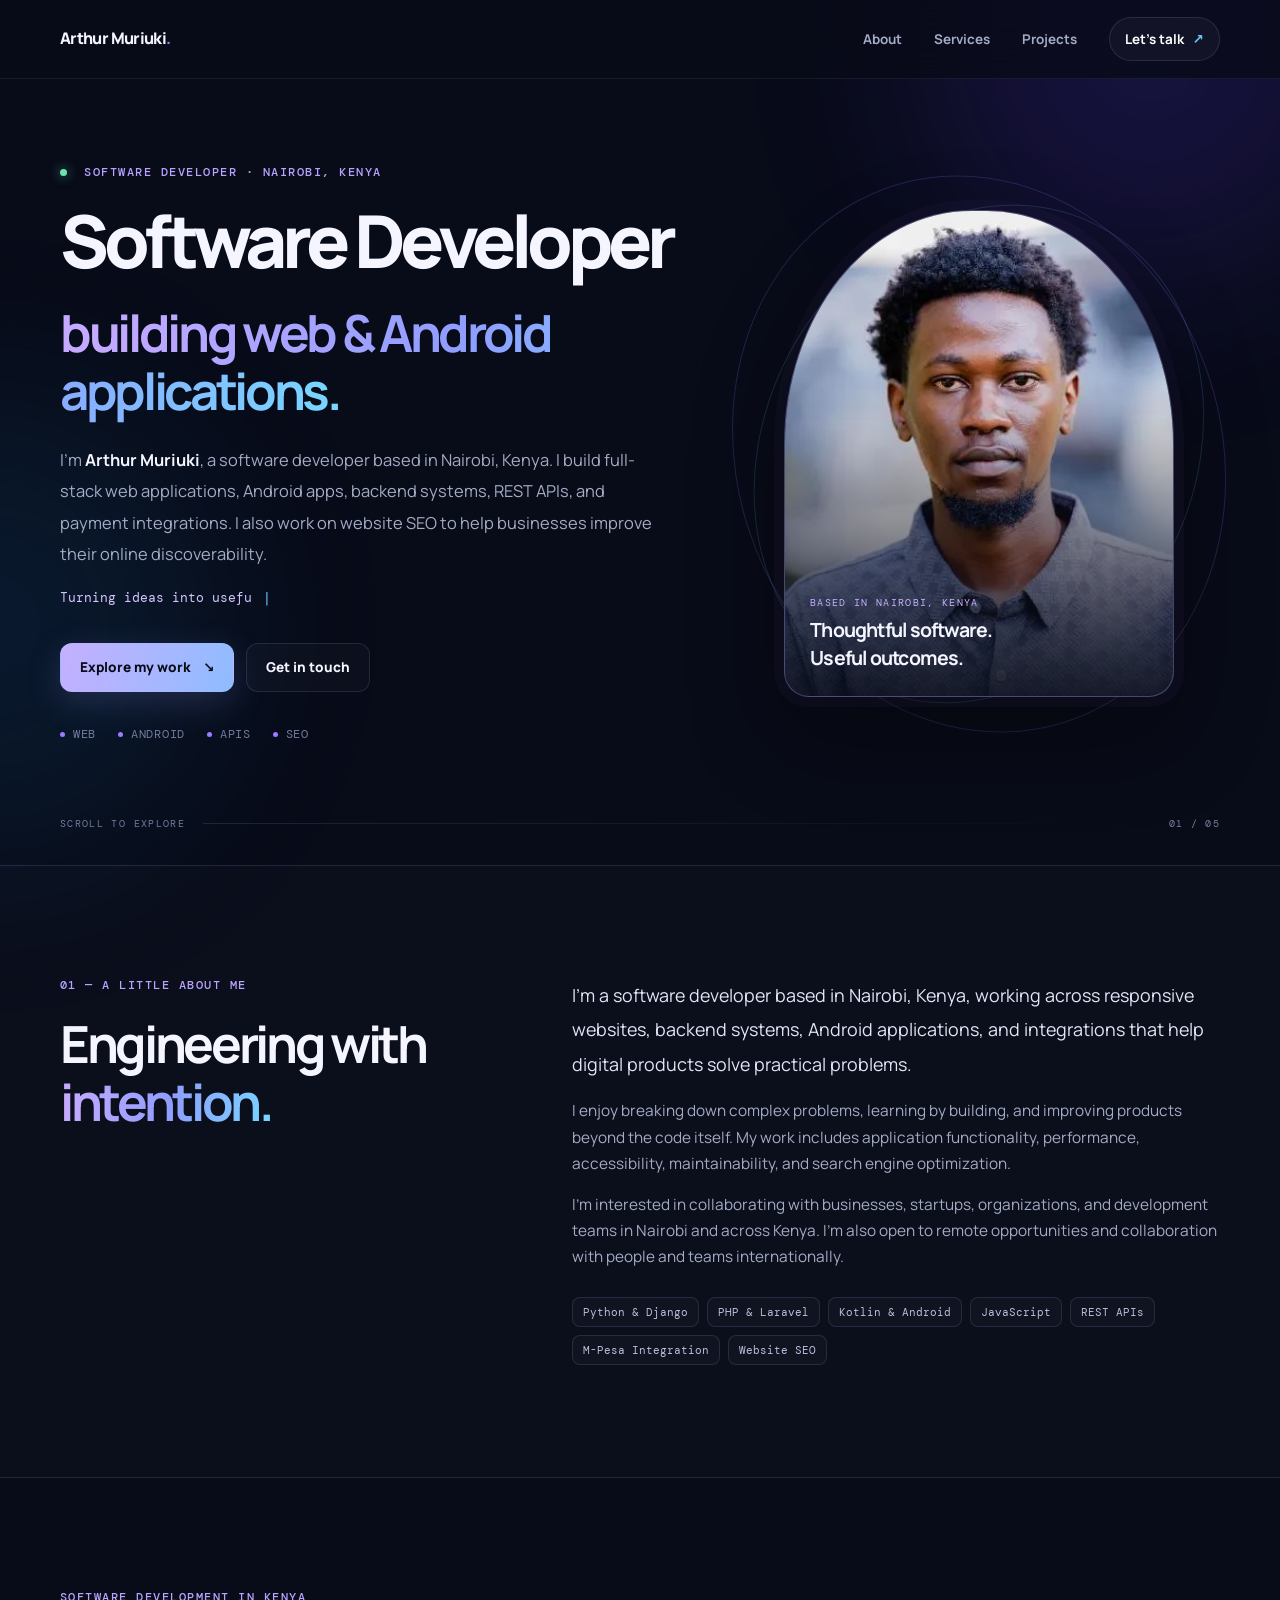
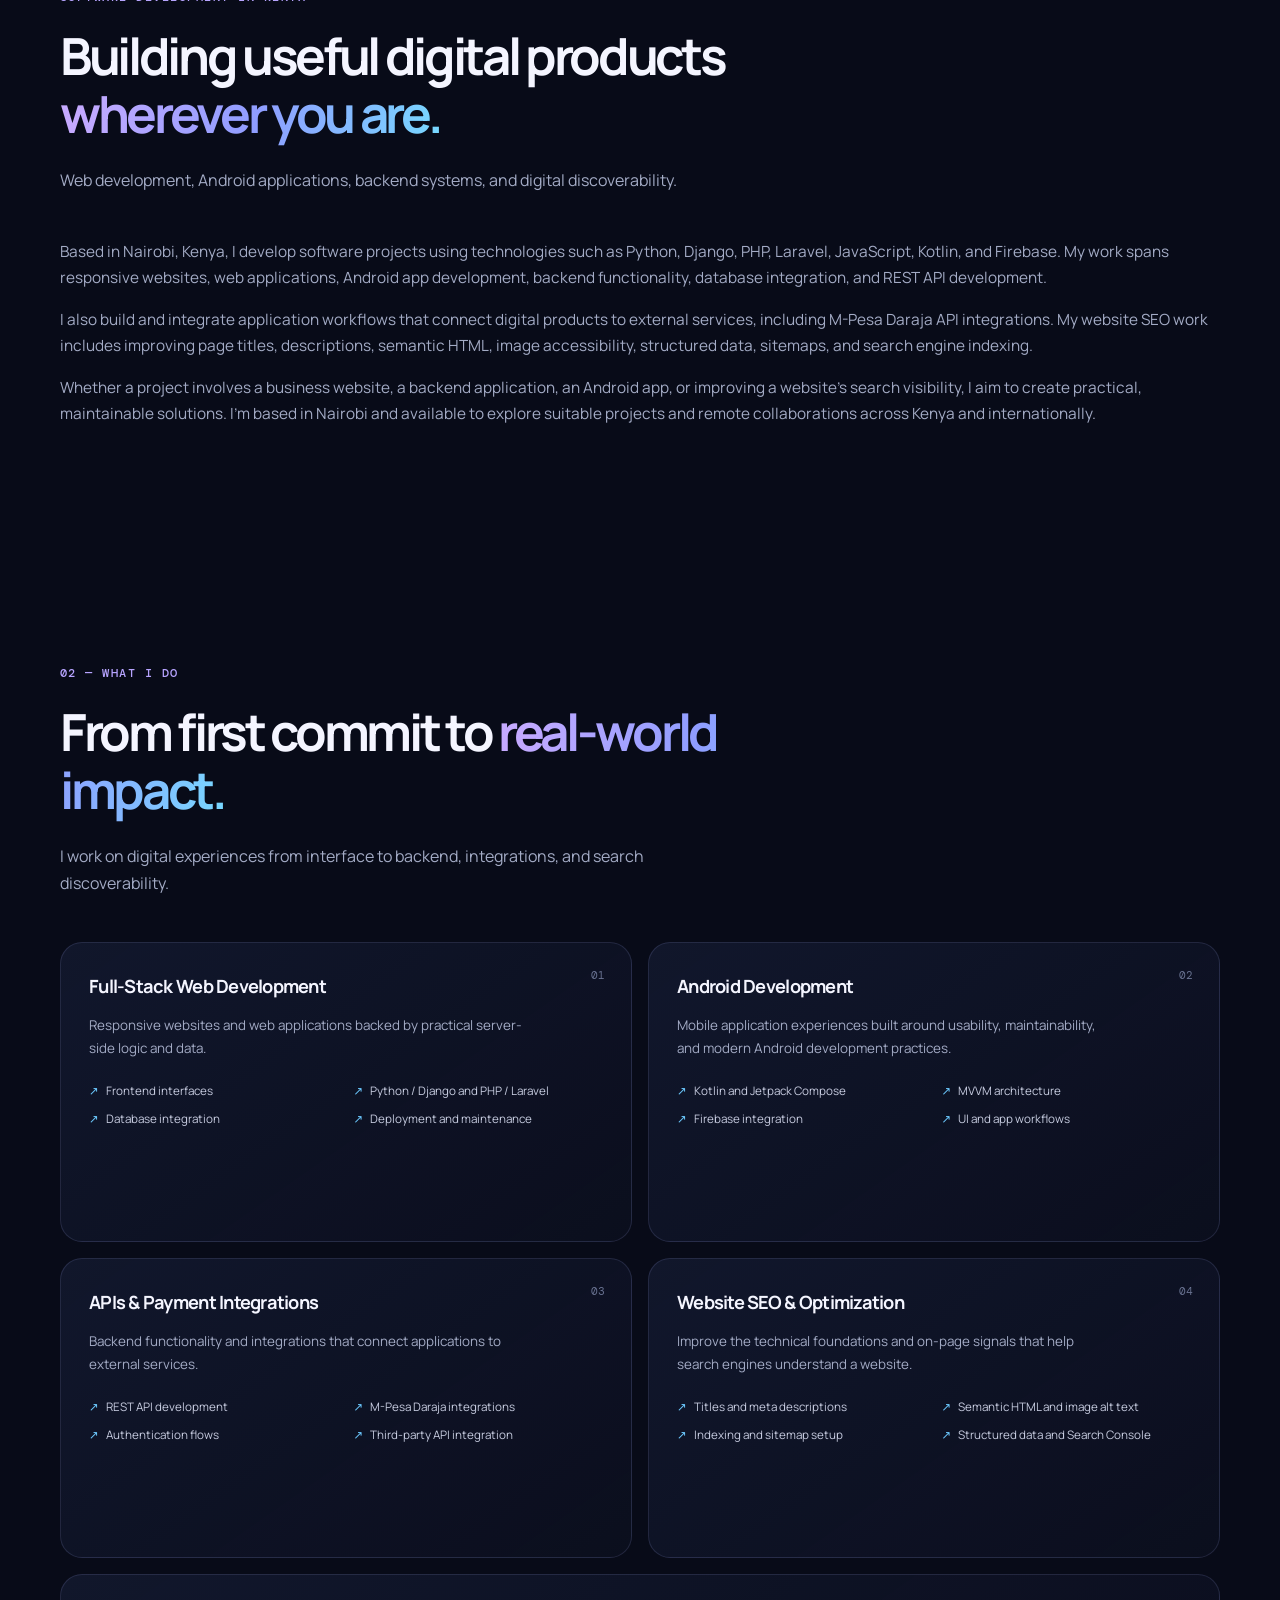
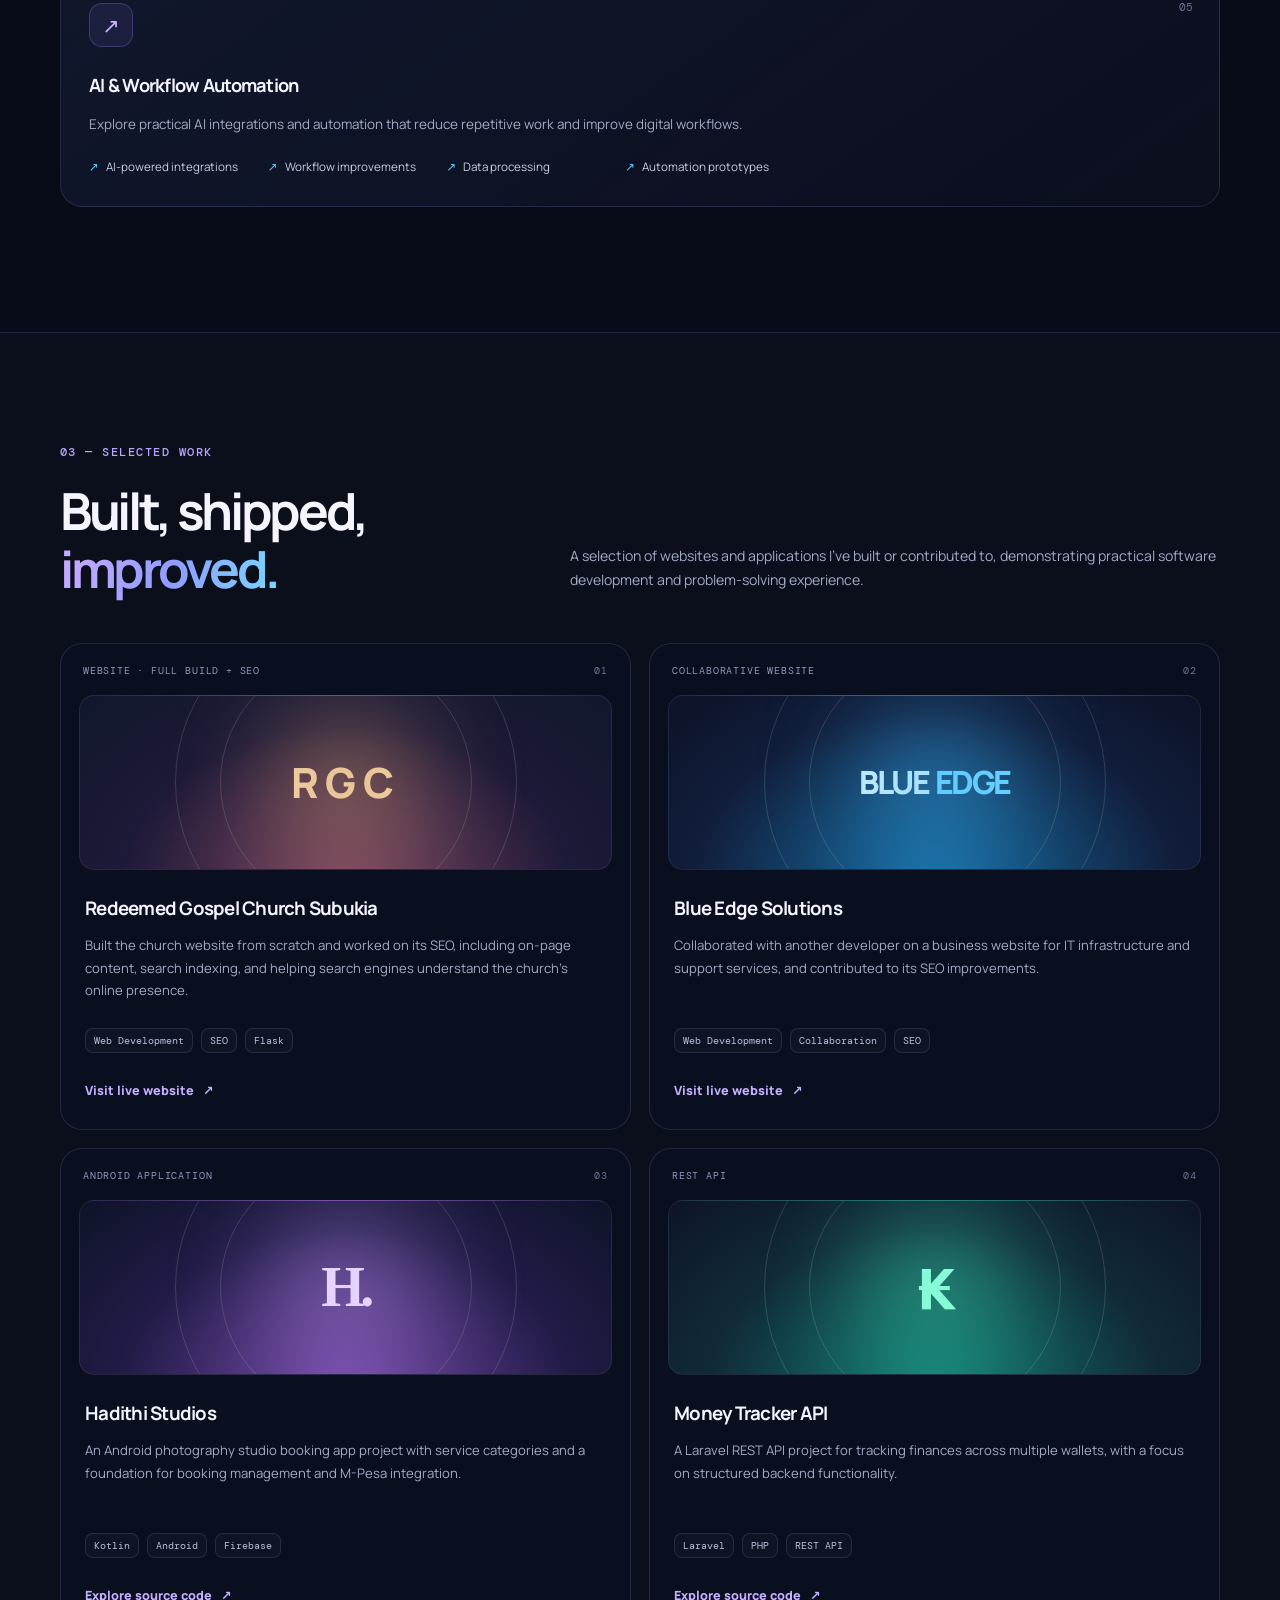
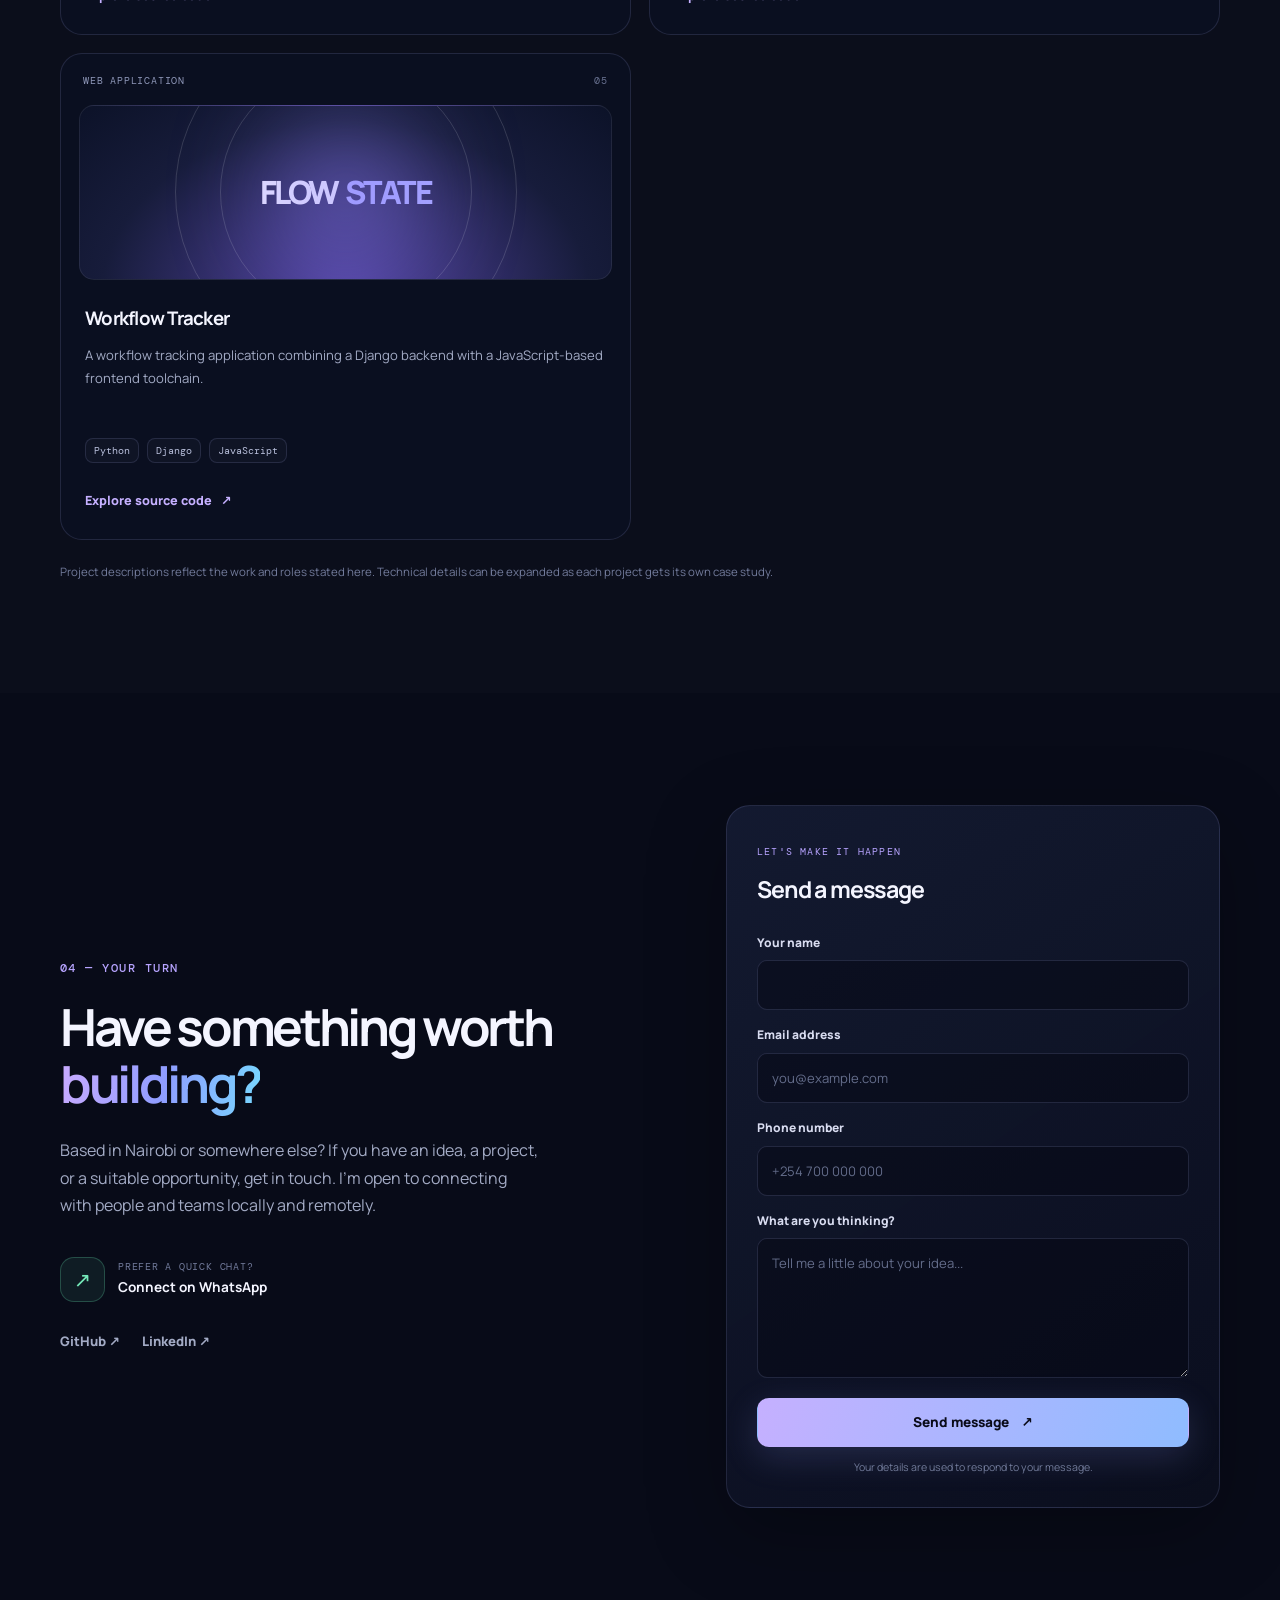
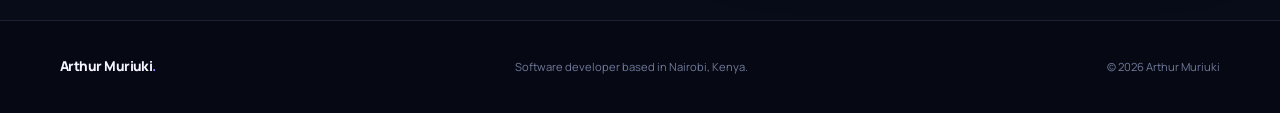
==== commit 233f18ef: "og-image added" ====
--- a/index.html
+++ b/index.html
@@ -28,14 +28,14 @@
     <meta property="og:title" content="Arthur Muriuki | Software Developer in Nairobi, Kenya">
     <meta property="og:description" content="Explore Arthur Muriuki's software development work in Nairobi, Kenya, including full-stack websites, Android apps, APIs, M-Pesa integrations, and website SEO.">
     <meta property="og:url" content="https://arthurmuriuki-portfolio.netlify.app/">
-    <meta property="og:image" content="https://arthurmuriuki-portfolio.netlify.app/assets/images/og-image.jpg">
+    <meta property="og:image" content="https://arthurmuriuki-portfolio.netlify.app/assets/images/og-image.png">
     <meta property="og:image:alt" content="Arthur Muriuki, software developer based in Nairobi, Kenya">
 
     <!-- X / Twitter sharing -->
     <meta name="twitter:card" content="summary_large_image">
     <meta name="twitter:title" content="Arthur Muriuki | Software Developer in Nairobi, Kenya">
     <meta name="twitter:description" content="Full-stack web development, Android apps, Python, Django, REST APIs, M-Pesa integrations, and website SEO. Based in Nairobi, Kenya.">
-    <meta name="twitter:image" content="https://arthurmuriuki-portfolio.netlify.app/assets/images/og-image.jpg">
+    <meta name="twitter:image" content="https://arthurmuriuki-portfolio.netlify.app/assets/images/og-image.png">
 
     <!-- Fonts -->
     <link rel="preconnect" href="https://fonts.googleapis.com">
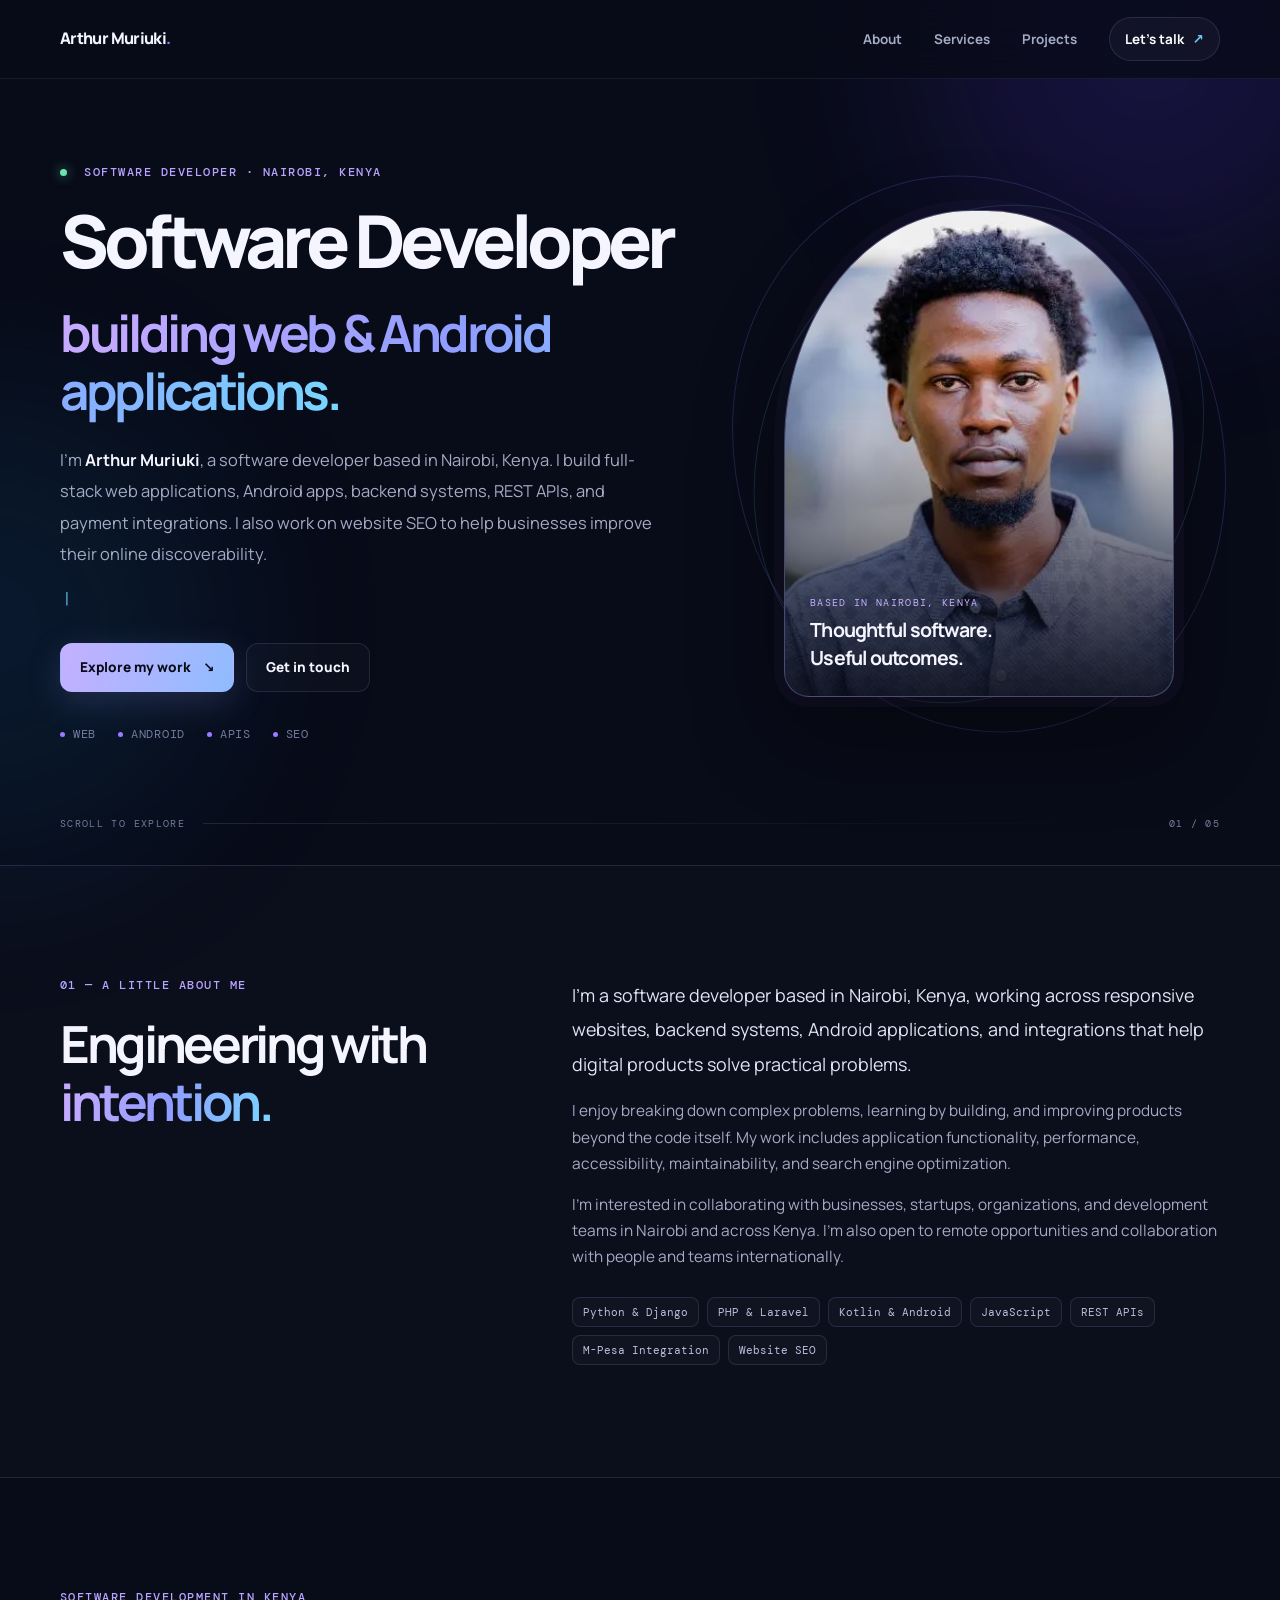
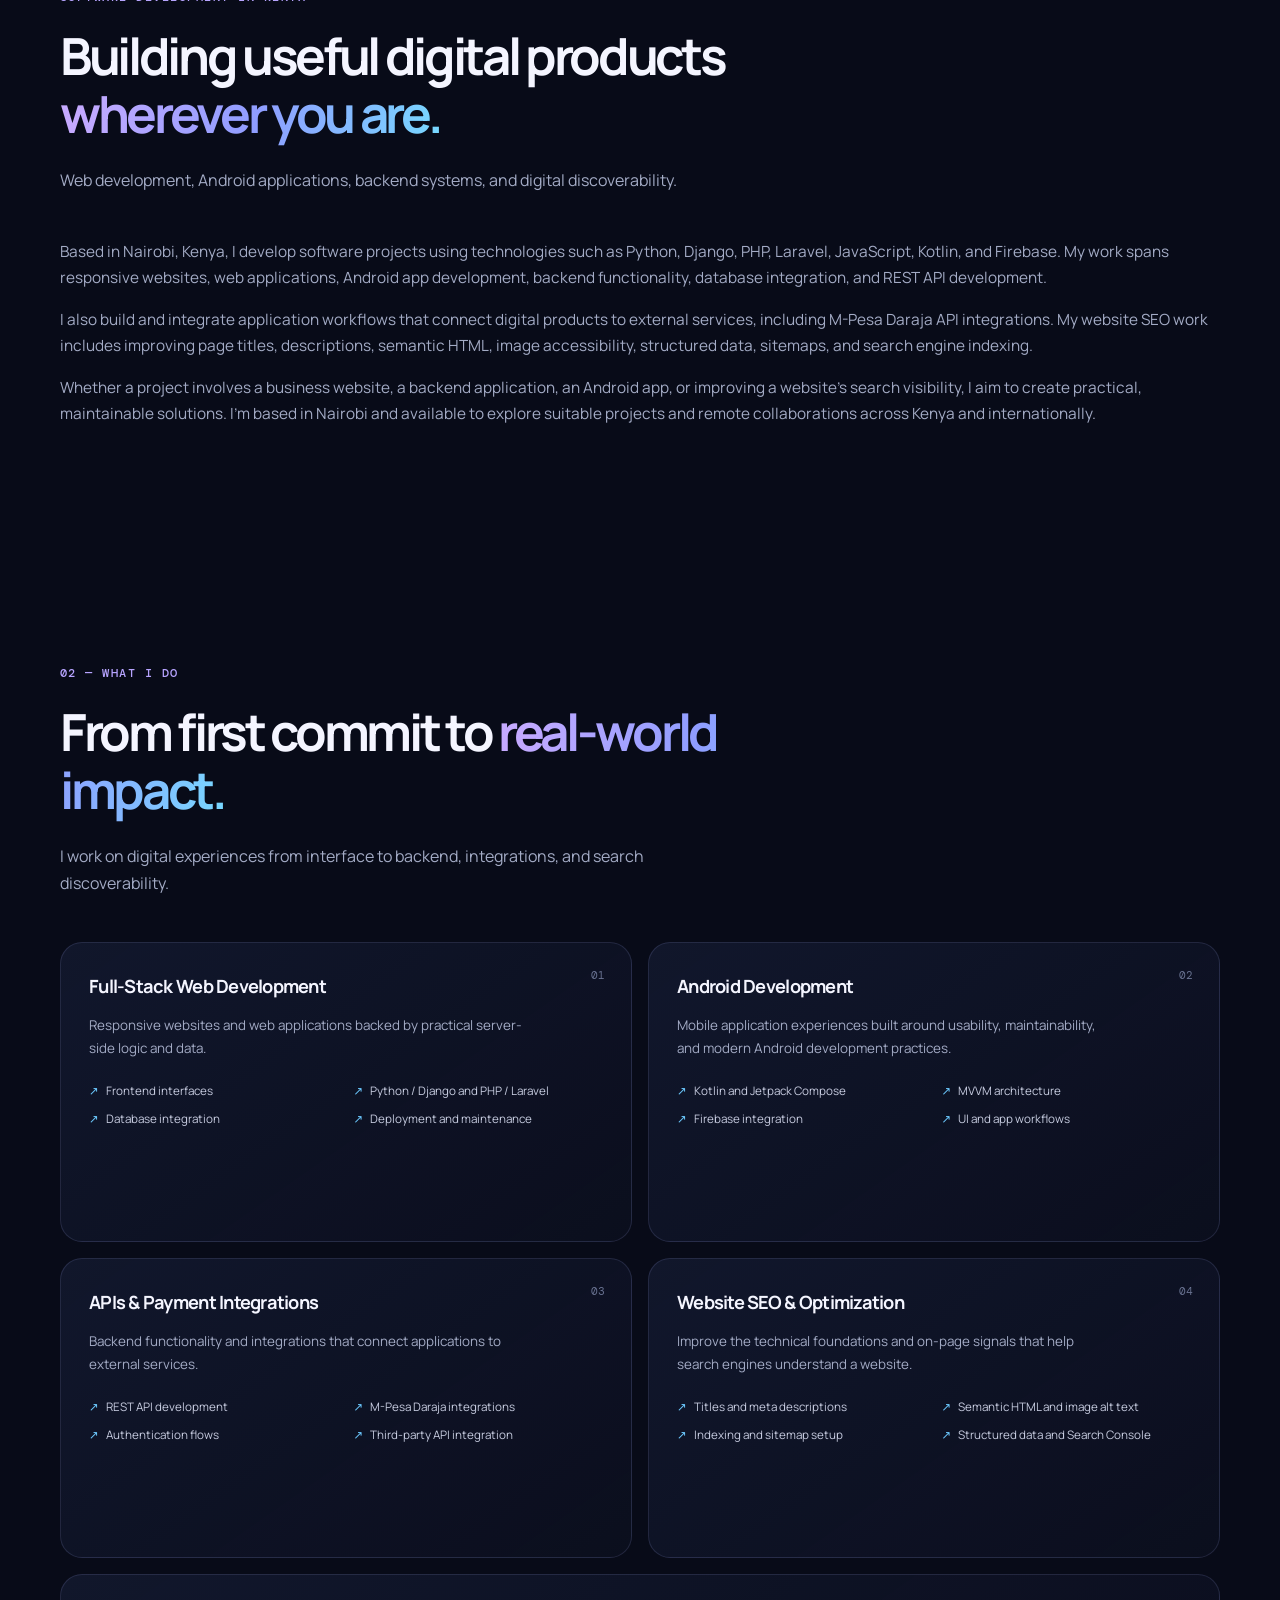
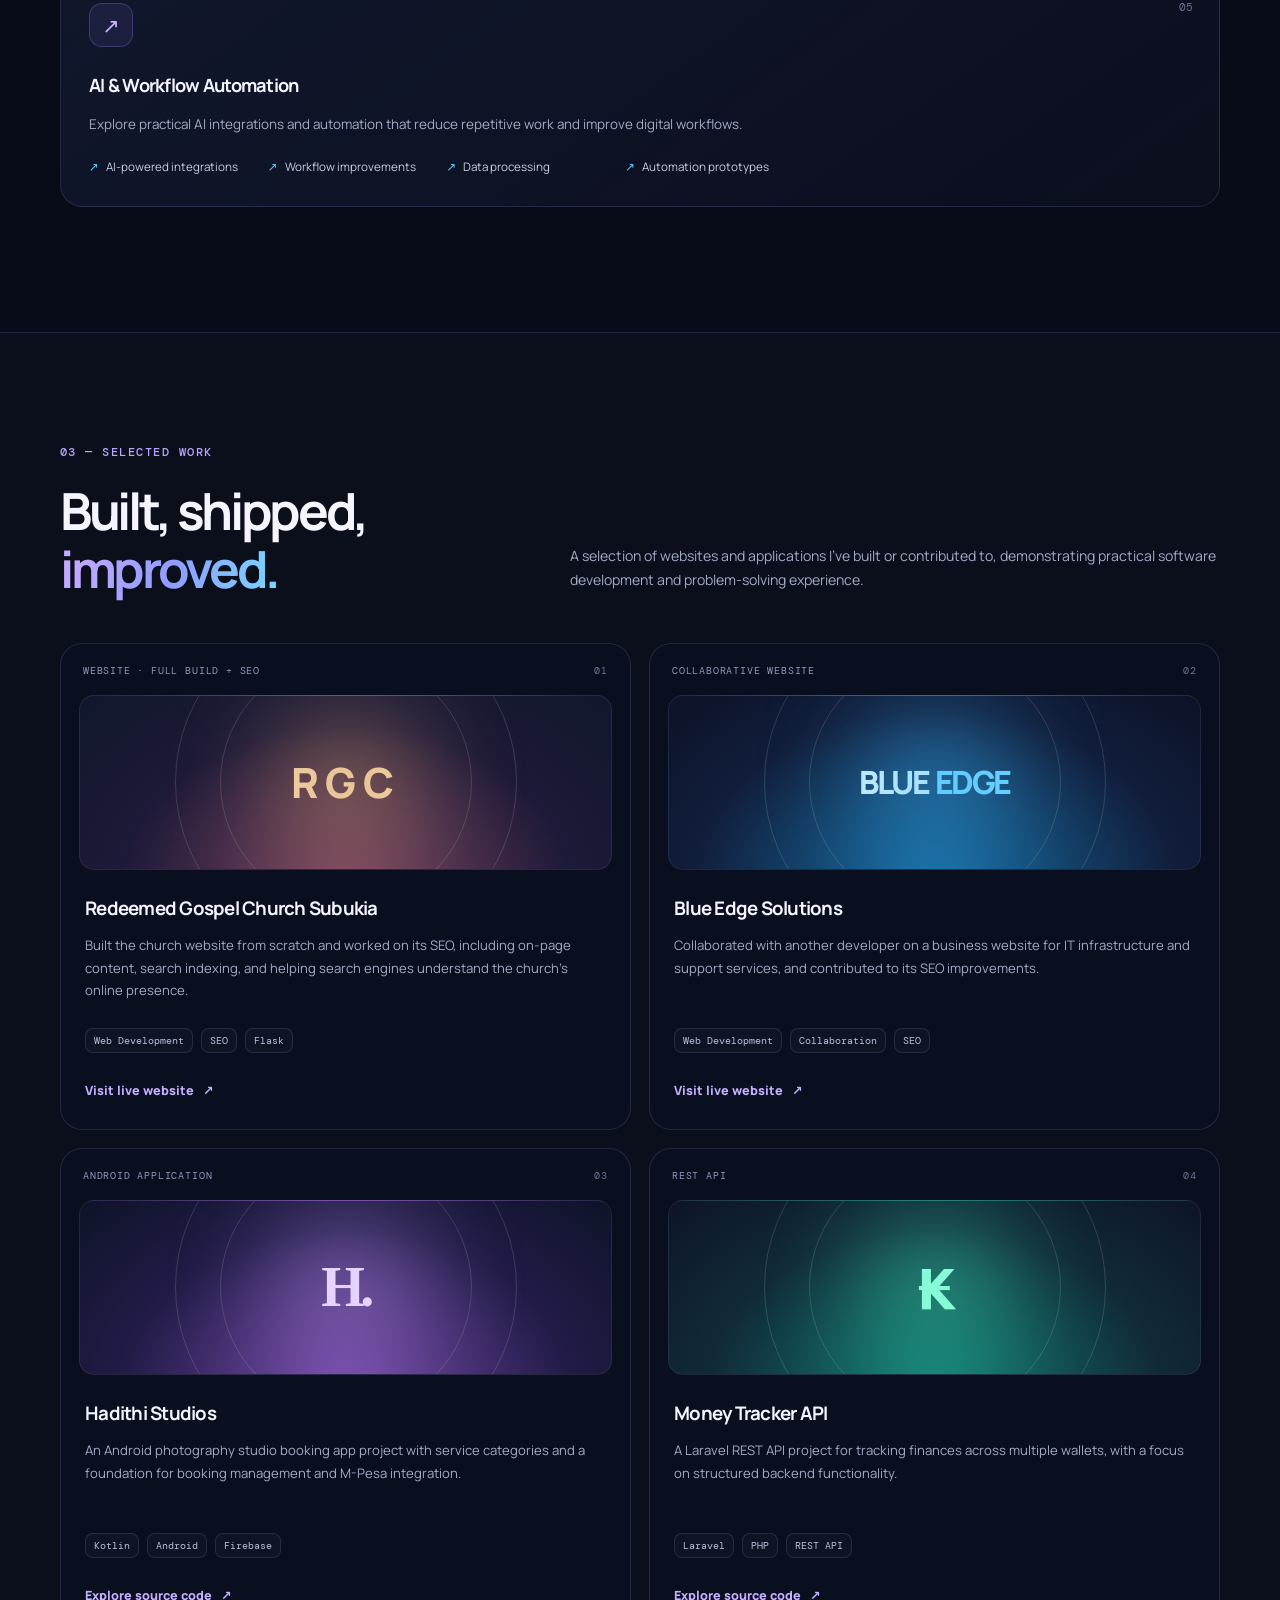
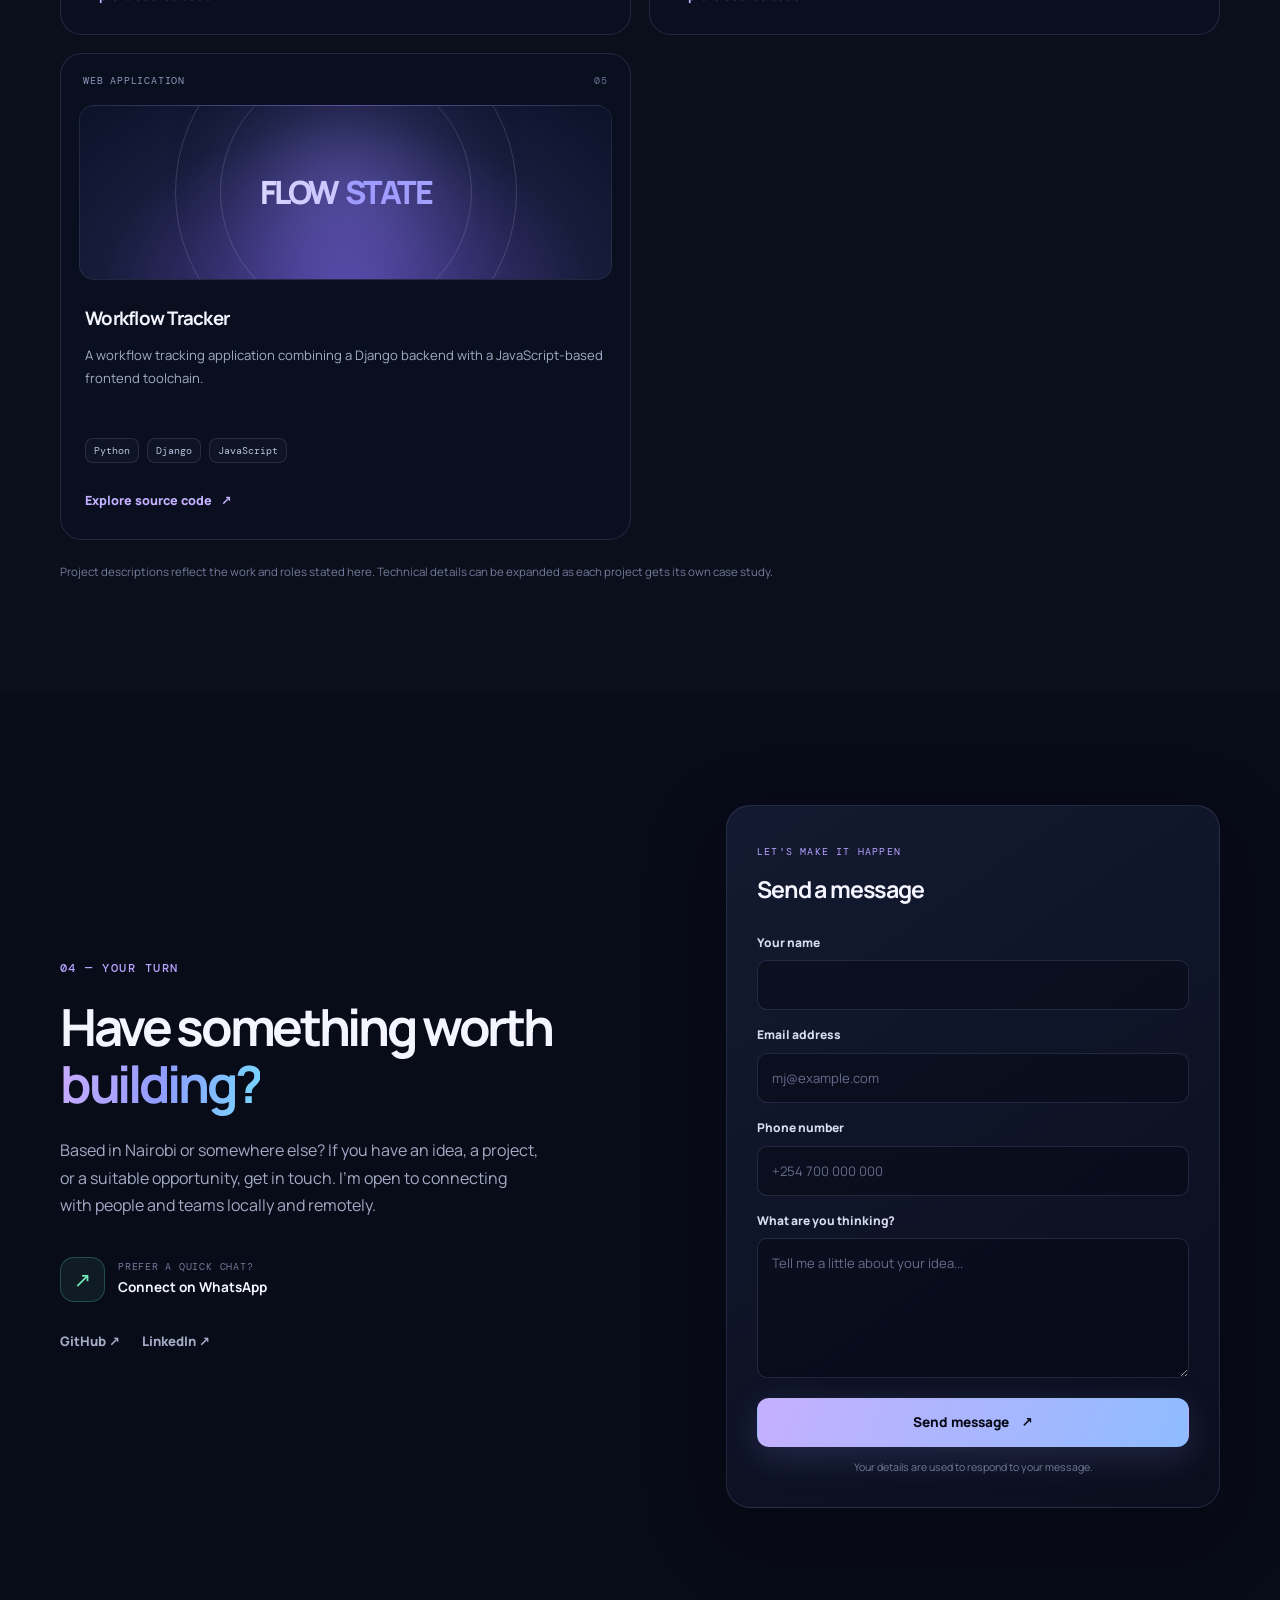
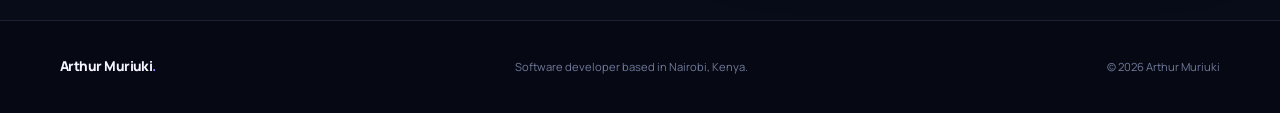
==== commit 4b350a44: "placeholders added" ====
--- a/index.html
+++ b/index.html
@@ -695,7 +695,7 @@
                             type="email"
                             name="email"
                             autocomplete="email"
-                            placeholder="you@example.com"
+                            placeholder="mj@example.com"
                             required>
 
                         <label for="phone">Phone number</label>
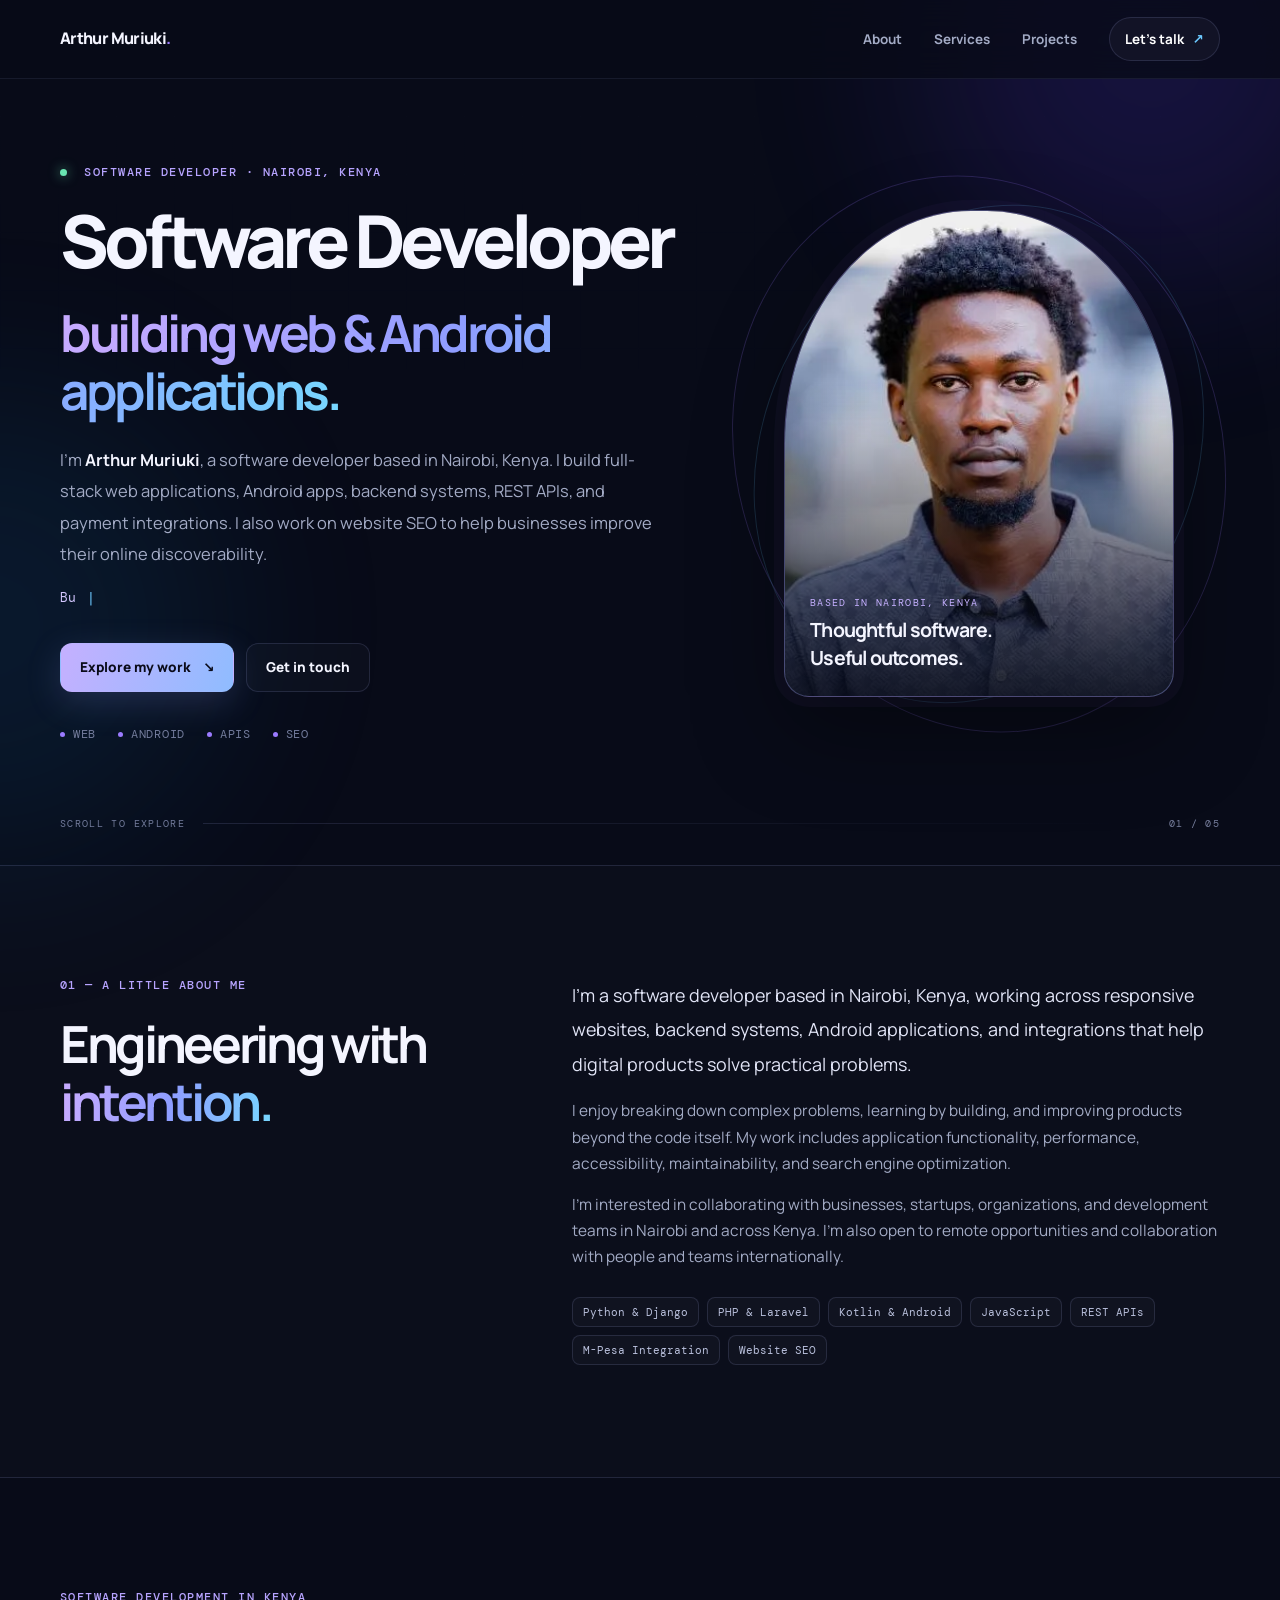
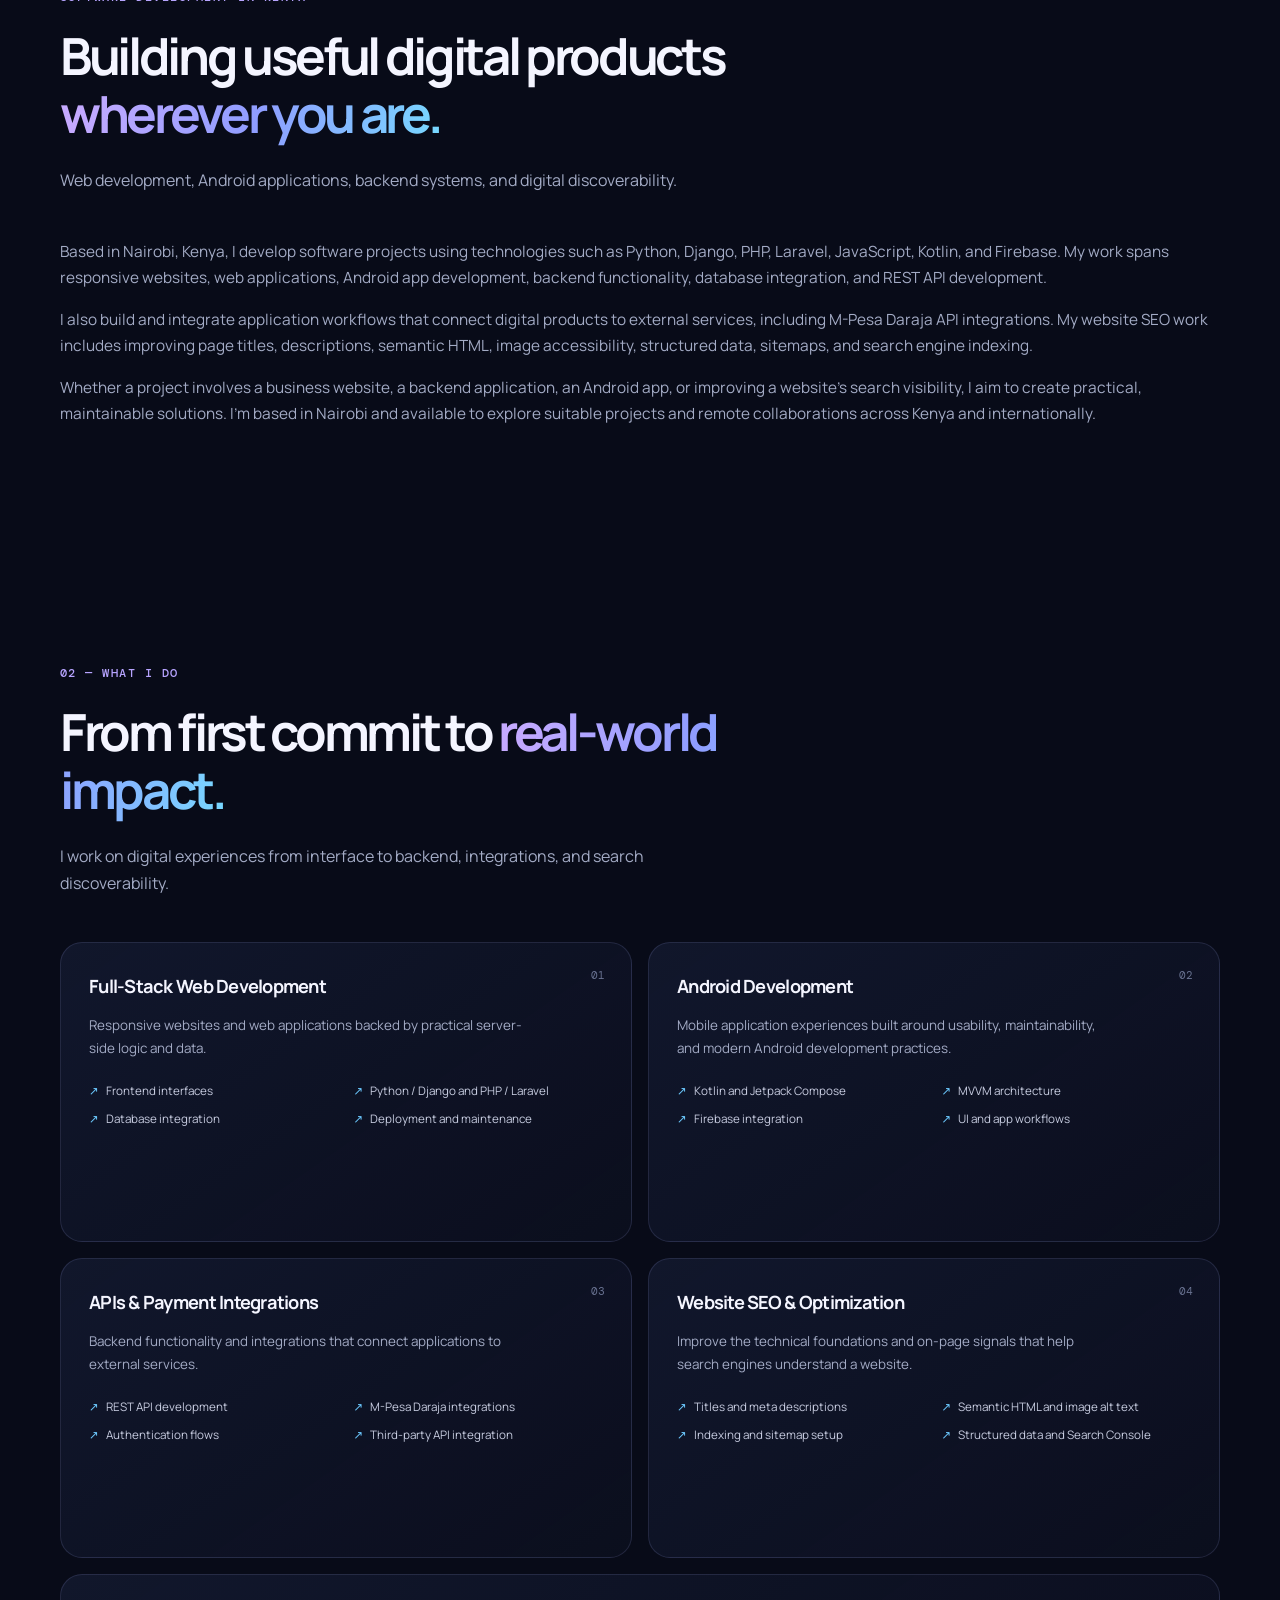
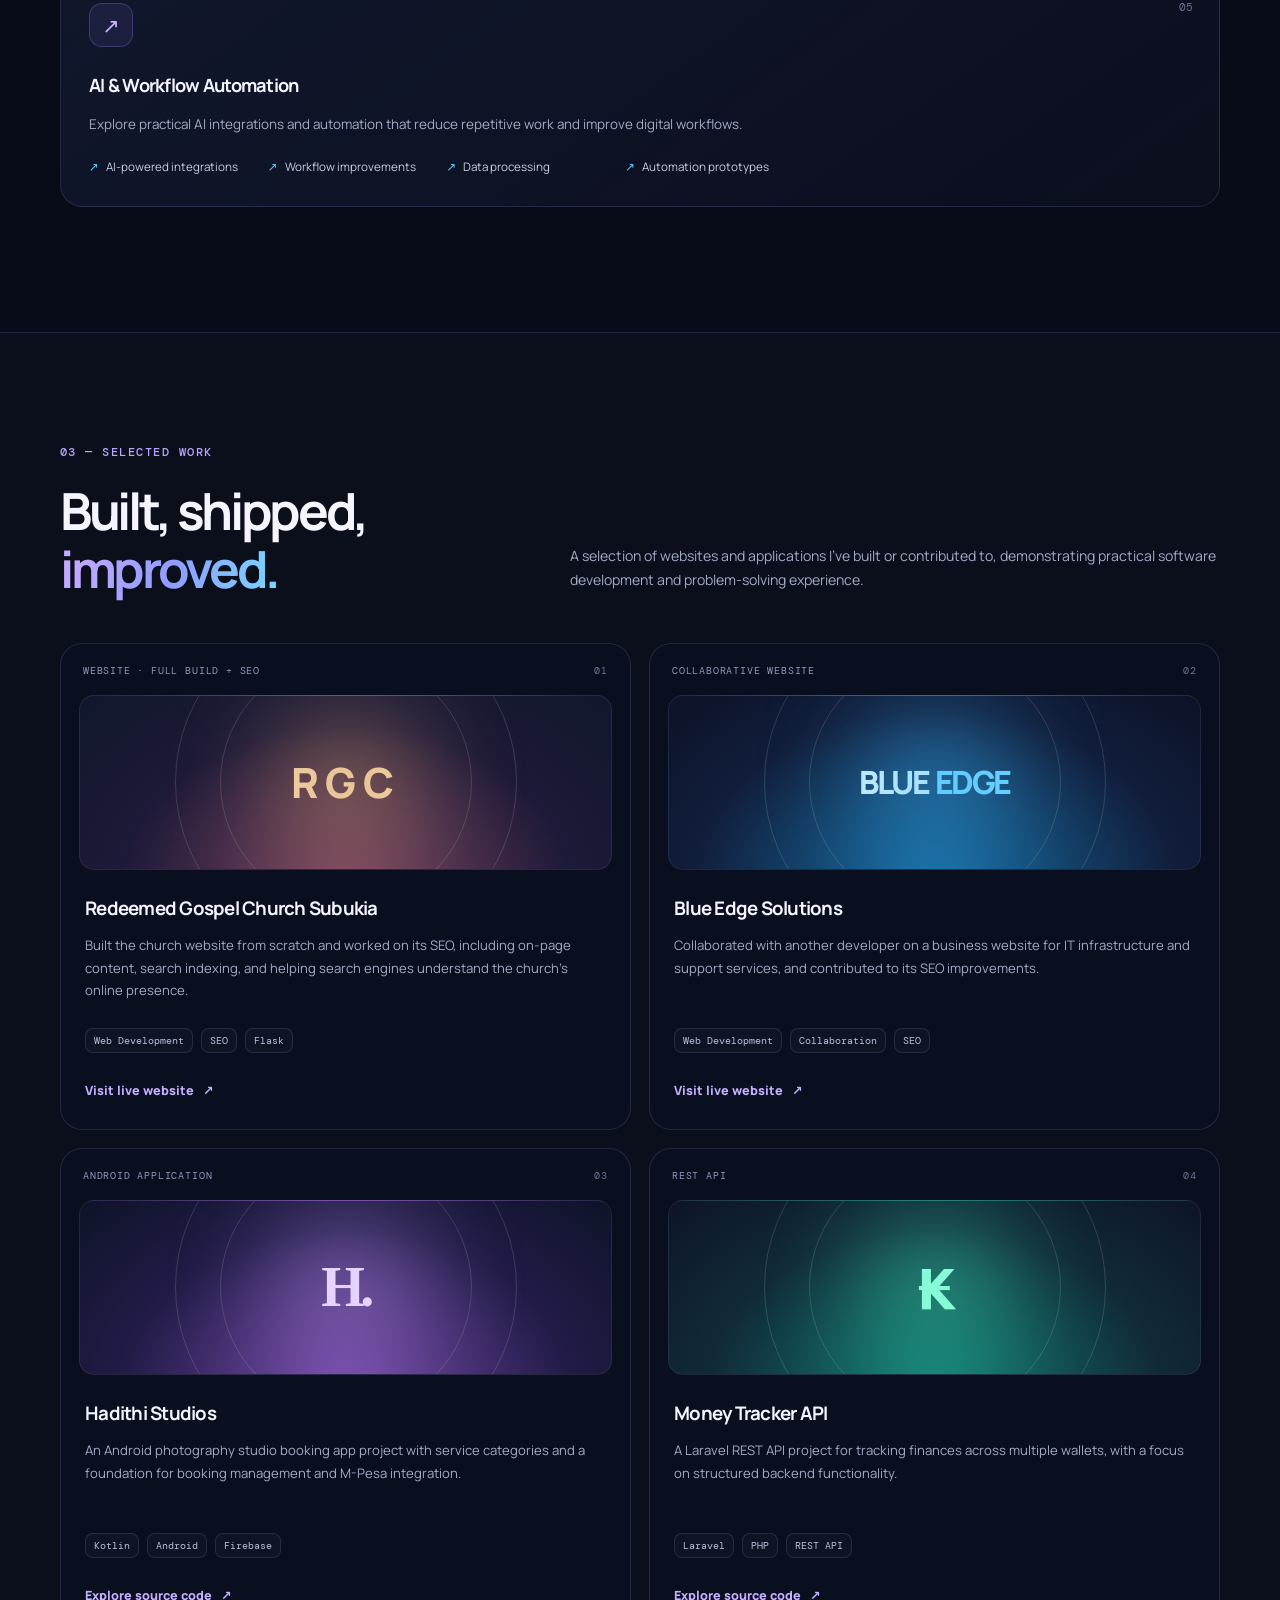
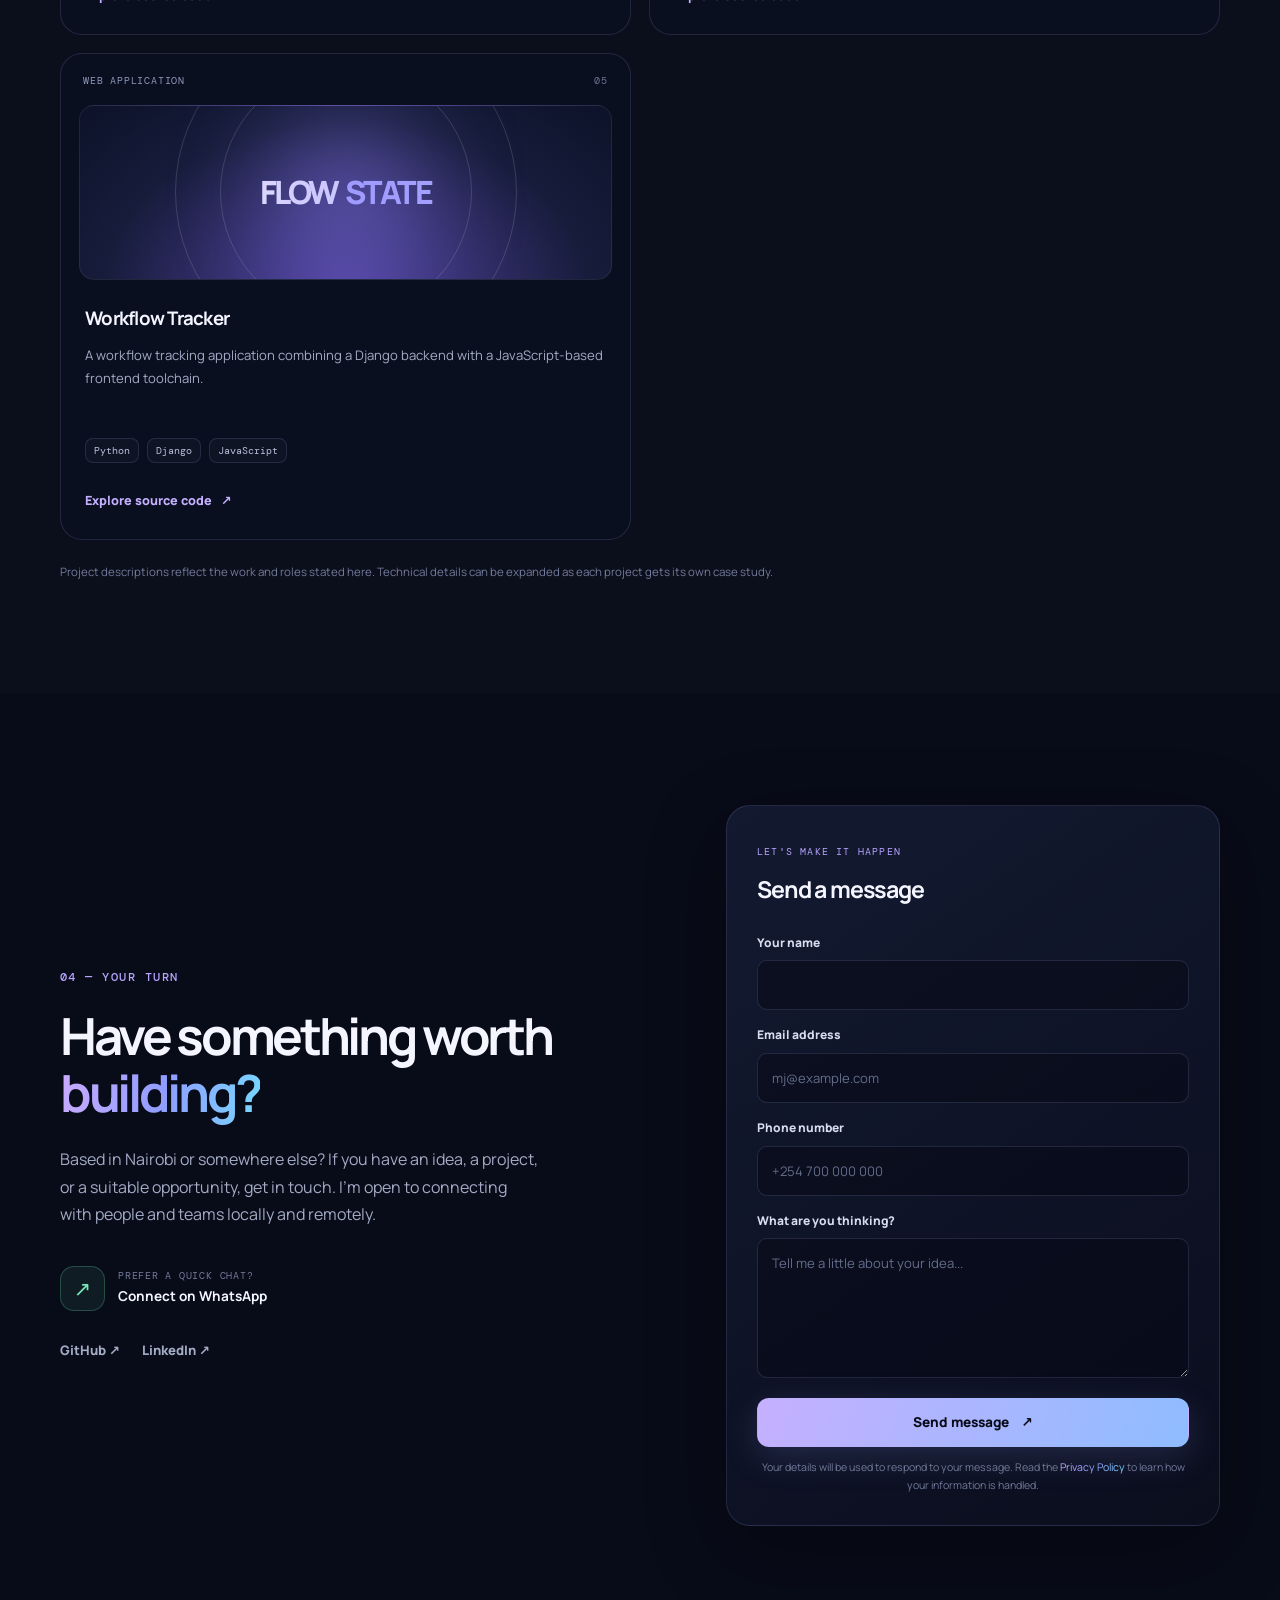
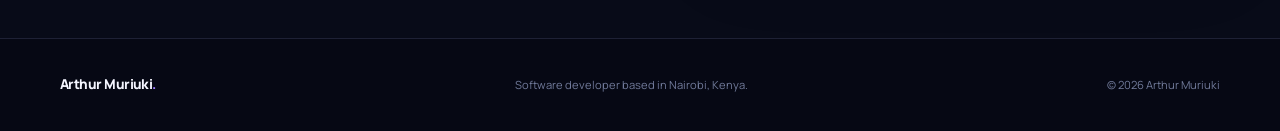
==== commit 01b5f4cc: "placeholders added" ====
--- a/index.html
+++ b/index.html
@@ -142,9 +142,9 @@
                     </p>
 
                     <h1>
-                        Software Developer
-                        <h2><span class="gradient-text">building web & Android applications.</span></h2>
+                        Software Developer               
                     </h1>
+                    <h2><span class="gradient-text">building web & Android applications.</span></h2>
 
                     <p class="hero-lead">
                         I'm <strong>Arthur Muriuki</strong>, a software developer
@@ -721,8 +721,10 @@
                         </button>
 
                         <p class="form-note">
-                            Your details are used to respond to your message.
-                        </p>
+    Your details will be used to respond to your message.
+    Read the <a href="/privacy-policy.html" class="gradient-text">Privacy Policy</a>
+    to learn how your information is handled.
+                          </p>
                     </form>
                 </div>
 
@@ -740,7 +742,6 @@
             </a>
 
             <p>Software developer based in Nairobi, Kenya.</p>
-
             <p>© <span id="year">2026</span> Arthur Muriuki</p>
 
         </div>
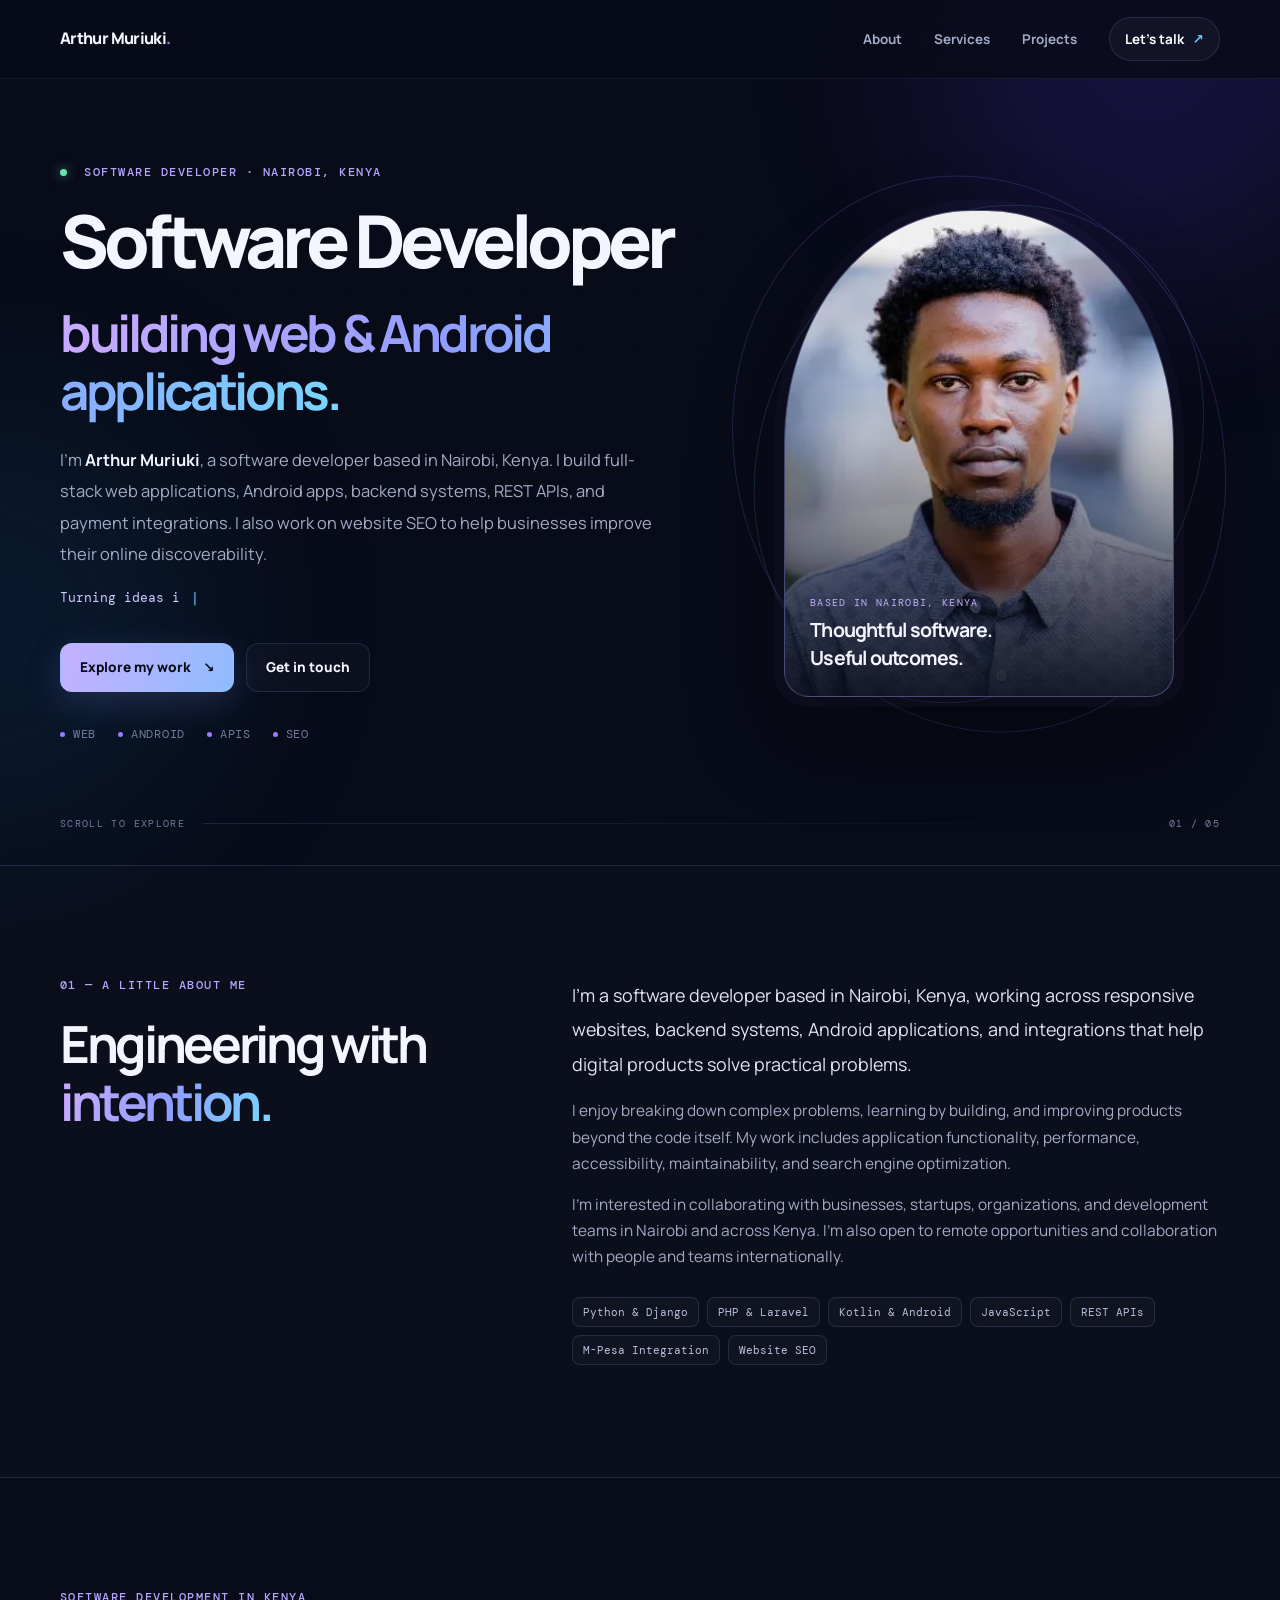
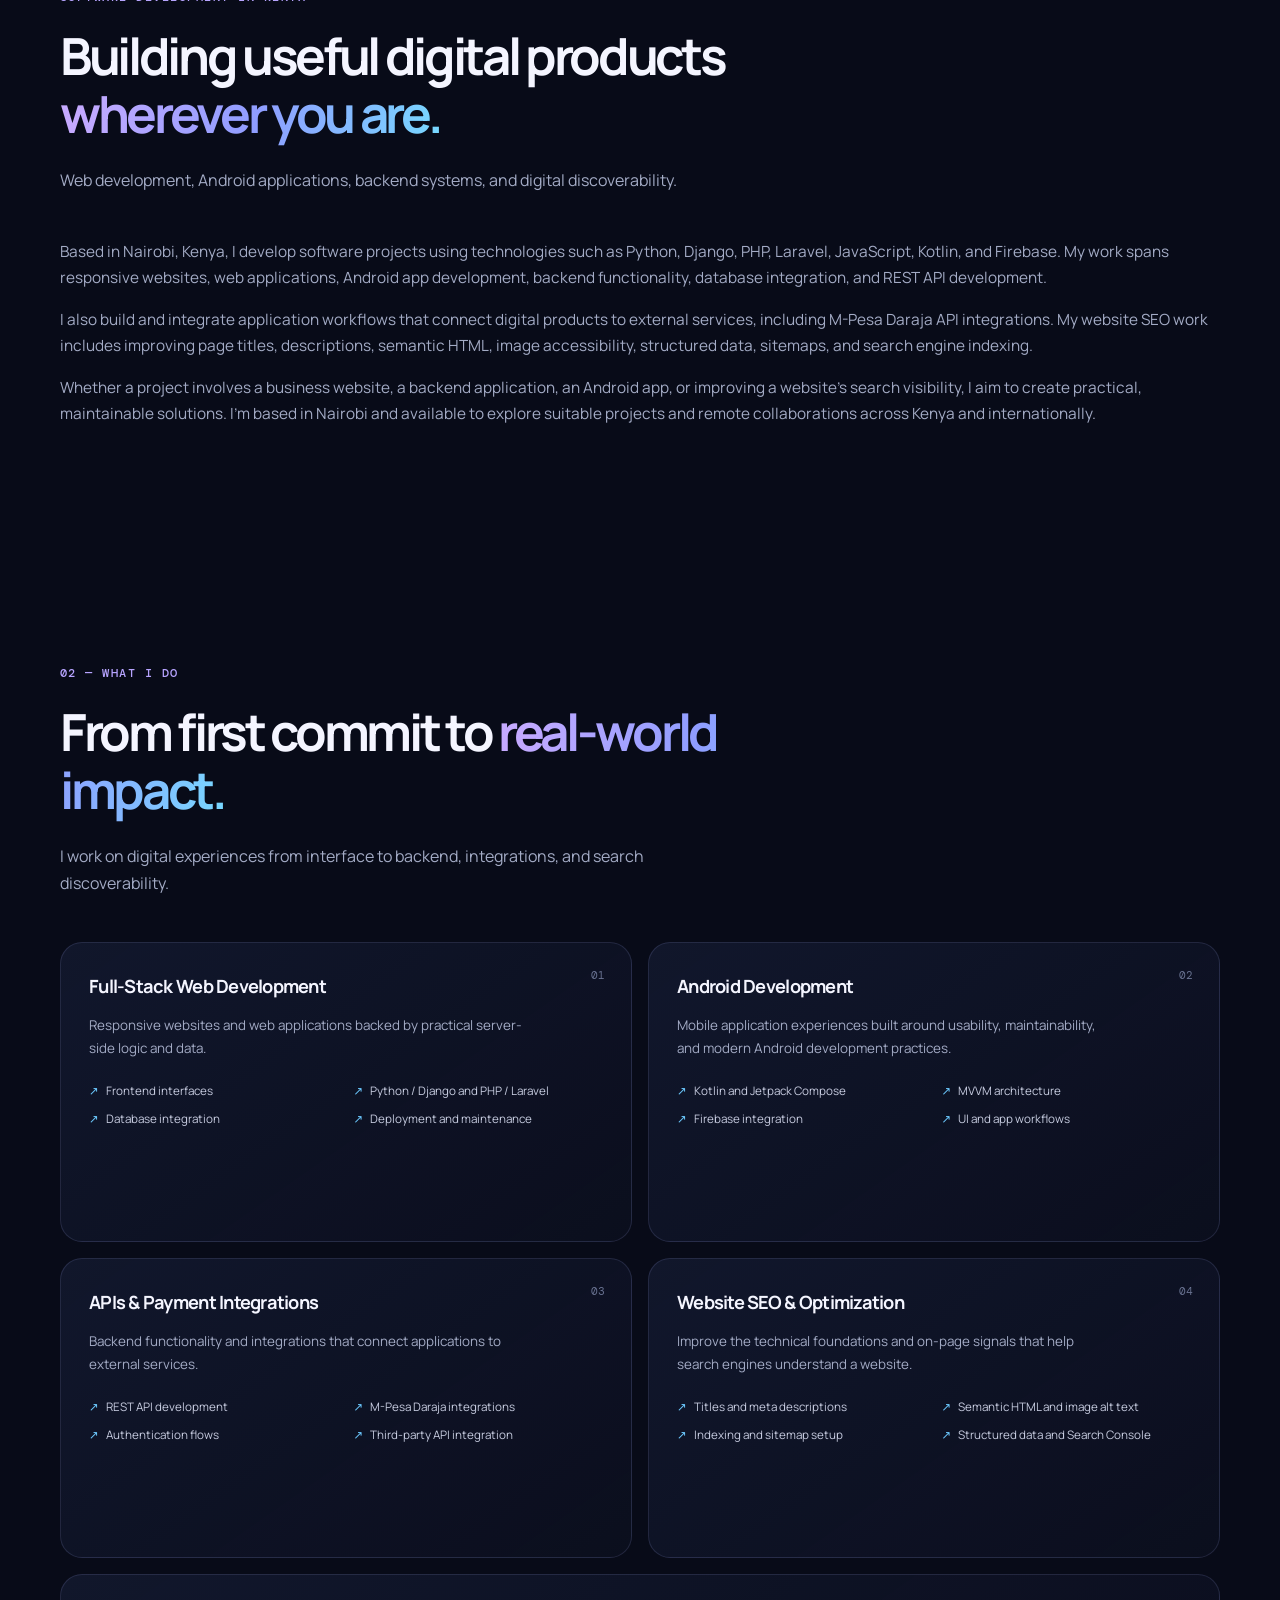
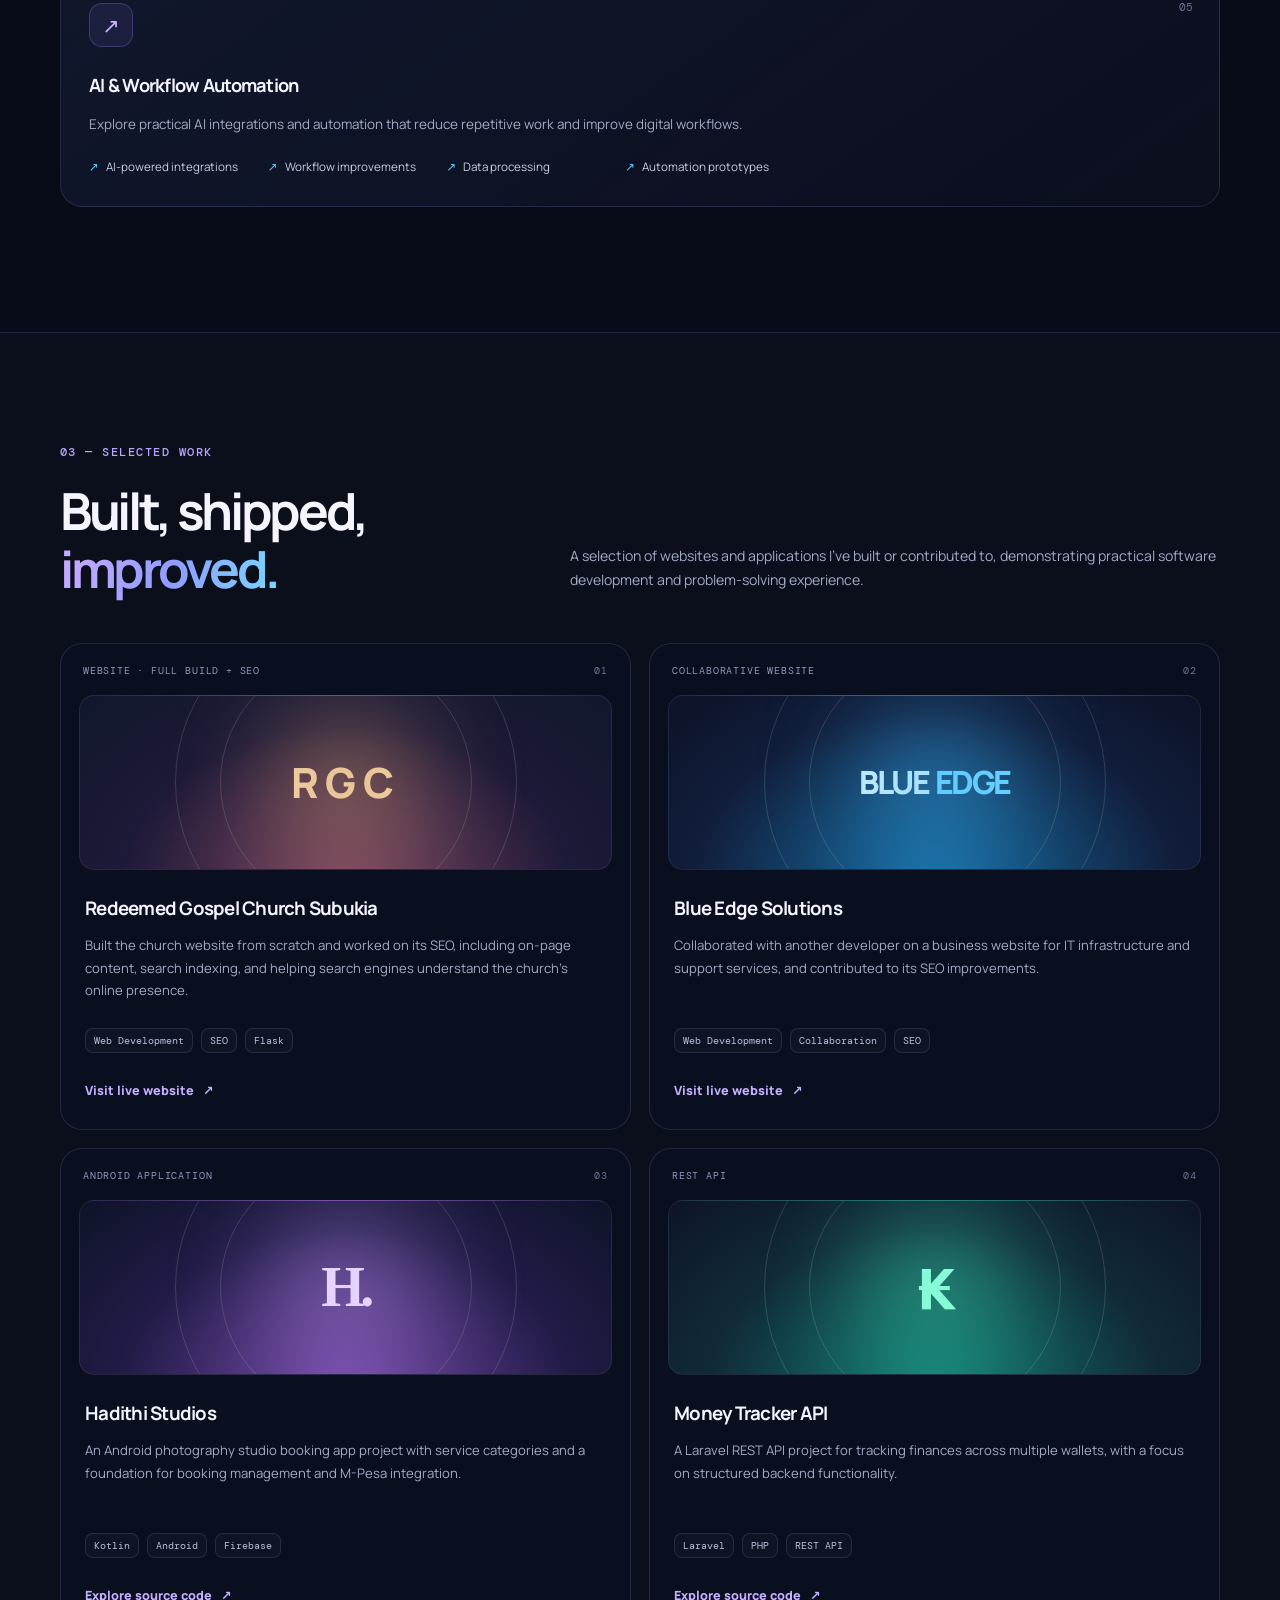
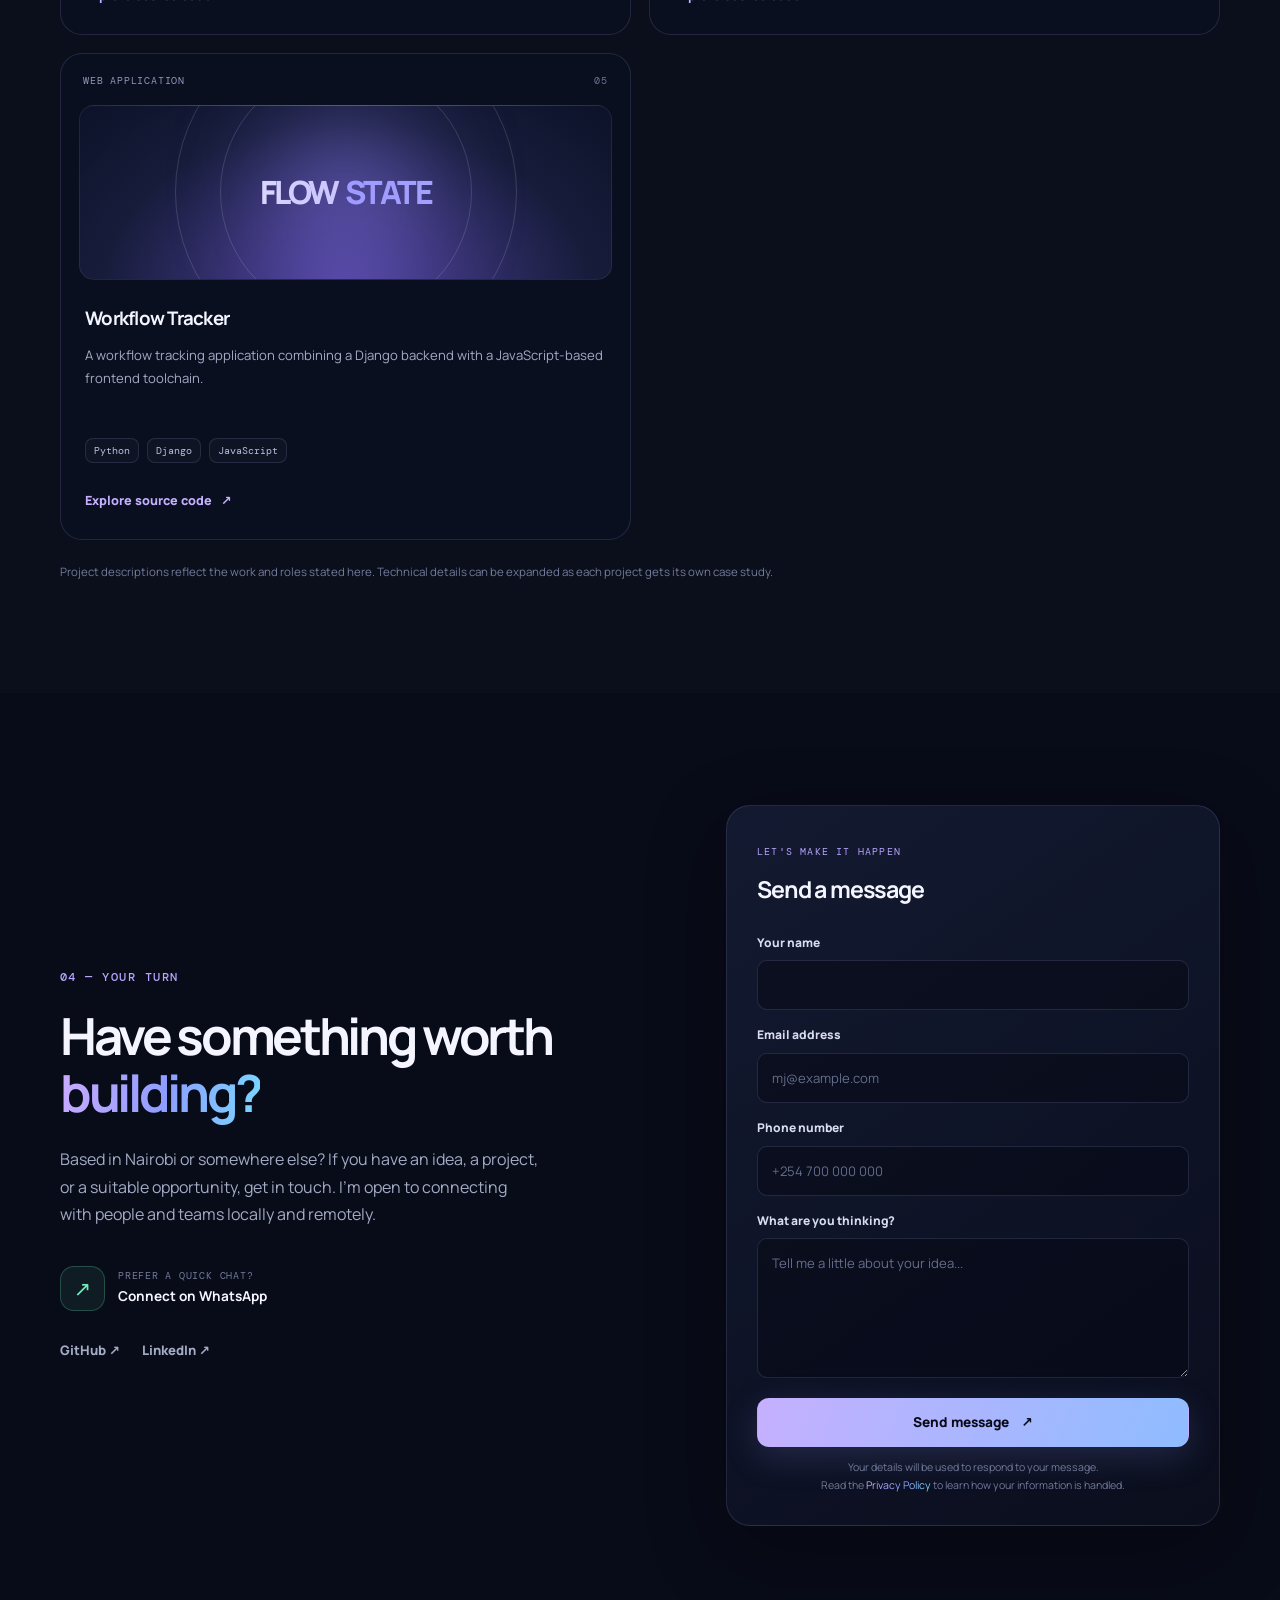
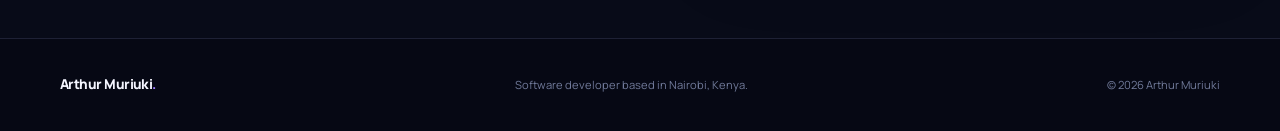
==== commit fa00639b: "privacy policy added" ====
--- a/index.html
+++ b/index.html
@@ -721,7 +721,7 @@
                         </button>
 
                         <p class="form-note">
-    Your details will be used to respond to your message.
+    Your details will be used to respond to your message.<br>
     Read the <a href="/privacy-policy.html" class="gradient-text">Privacy Policy</a>
     to learn how your information is handled.
                           </p>
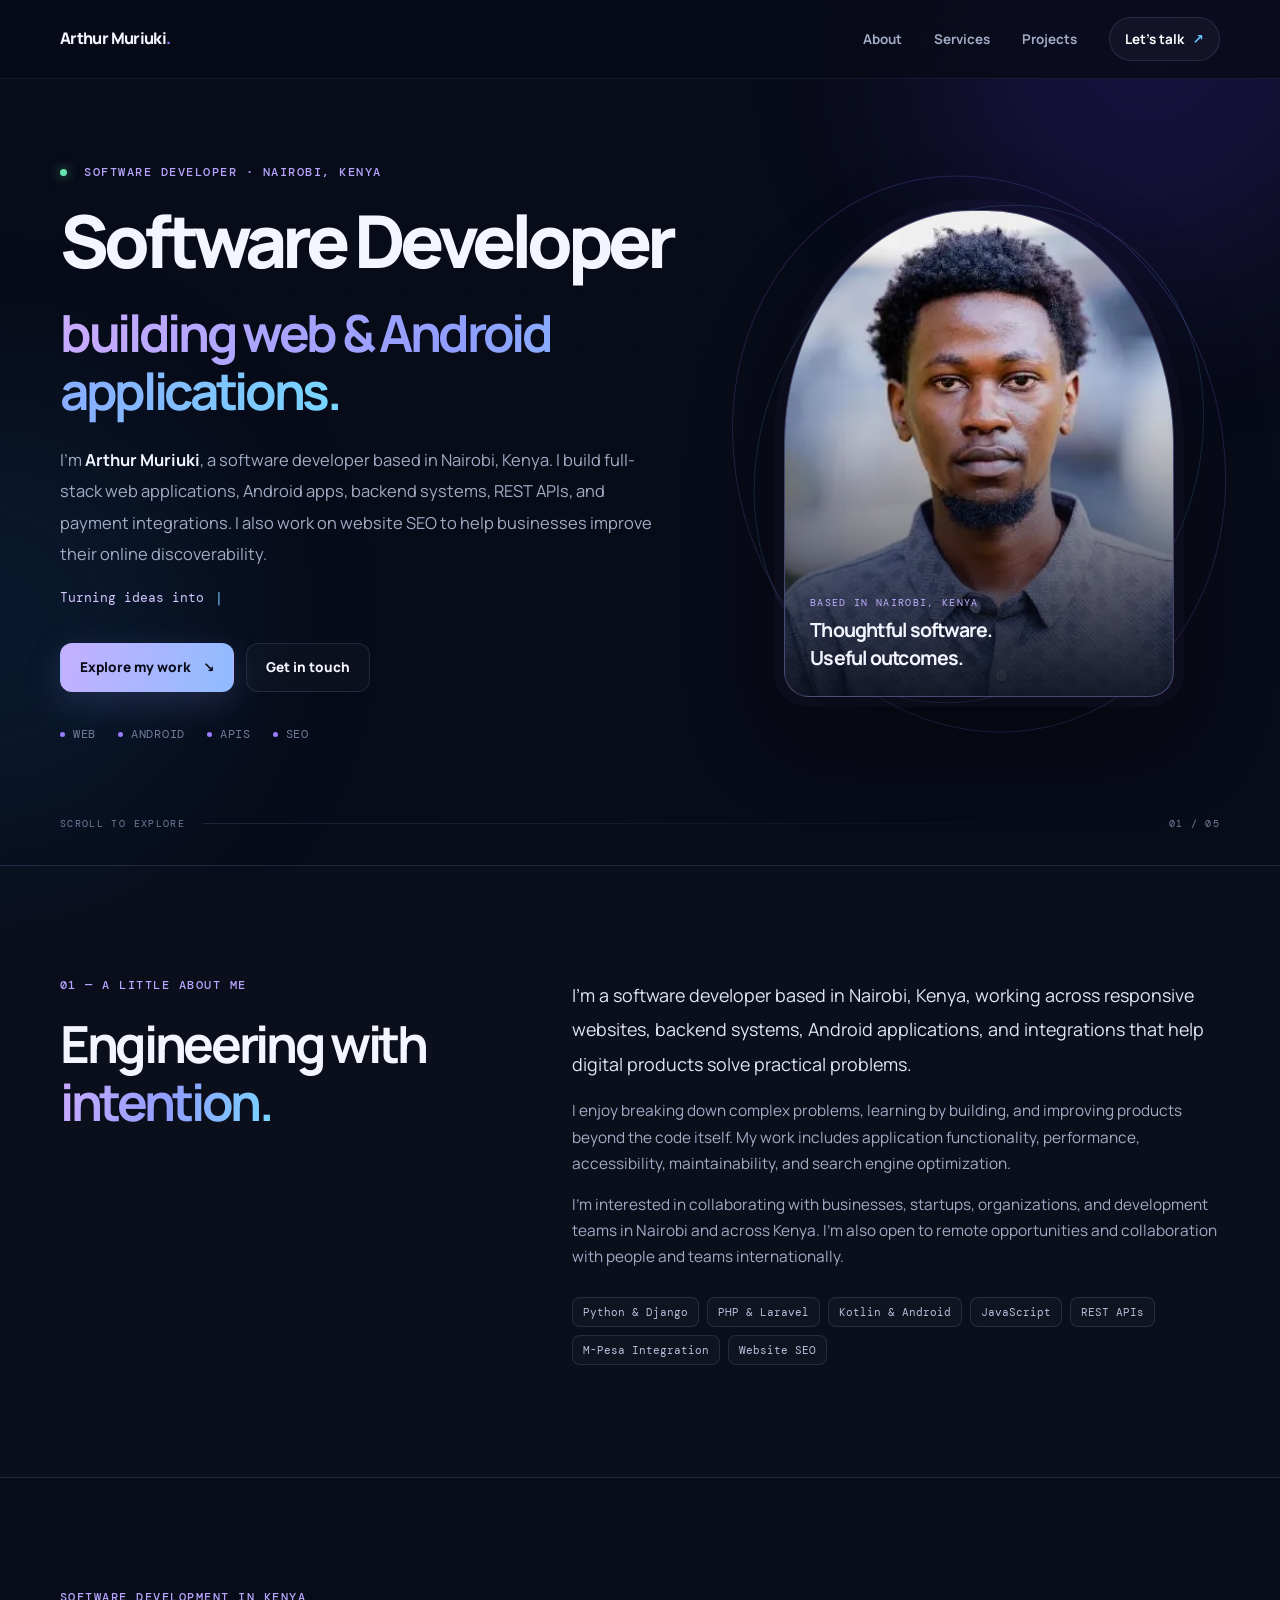
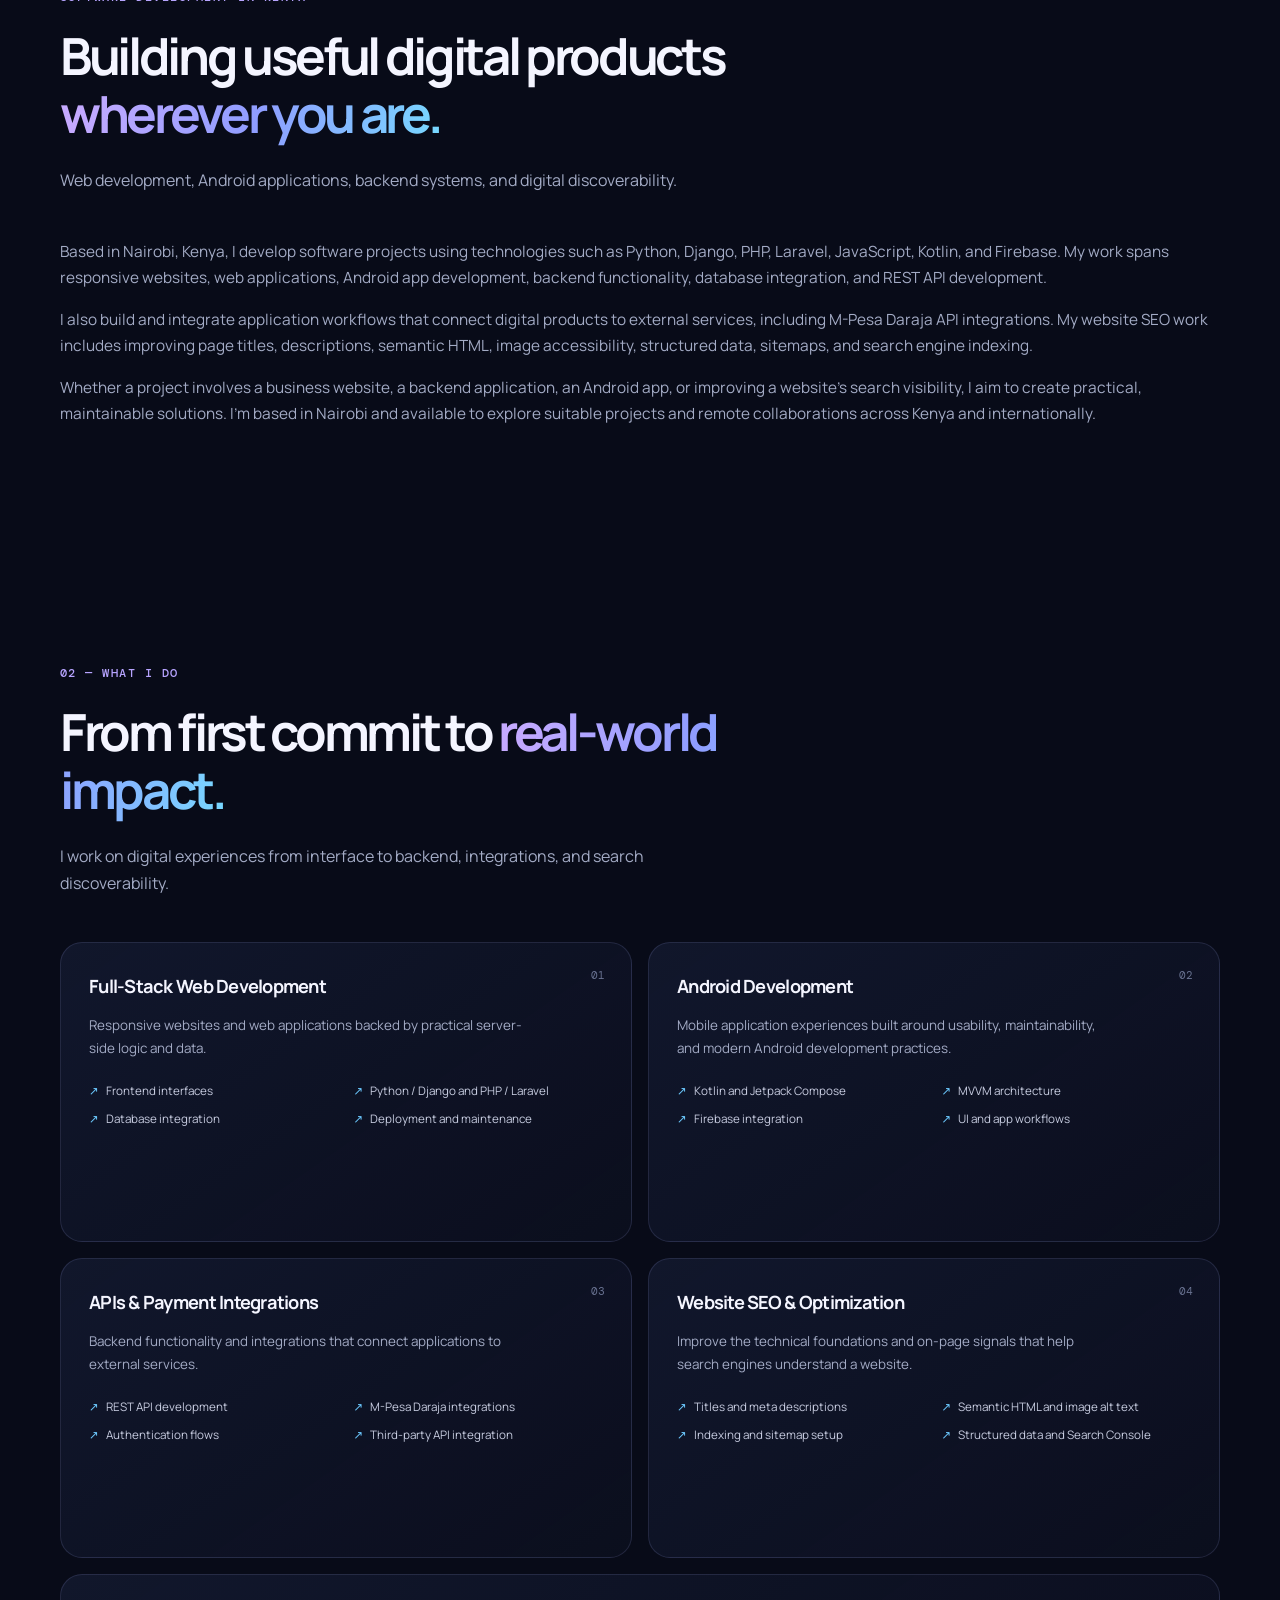
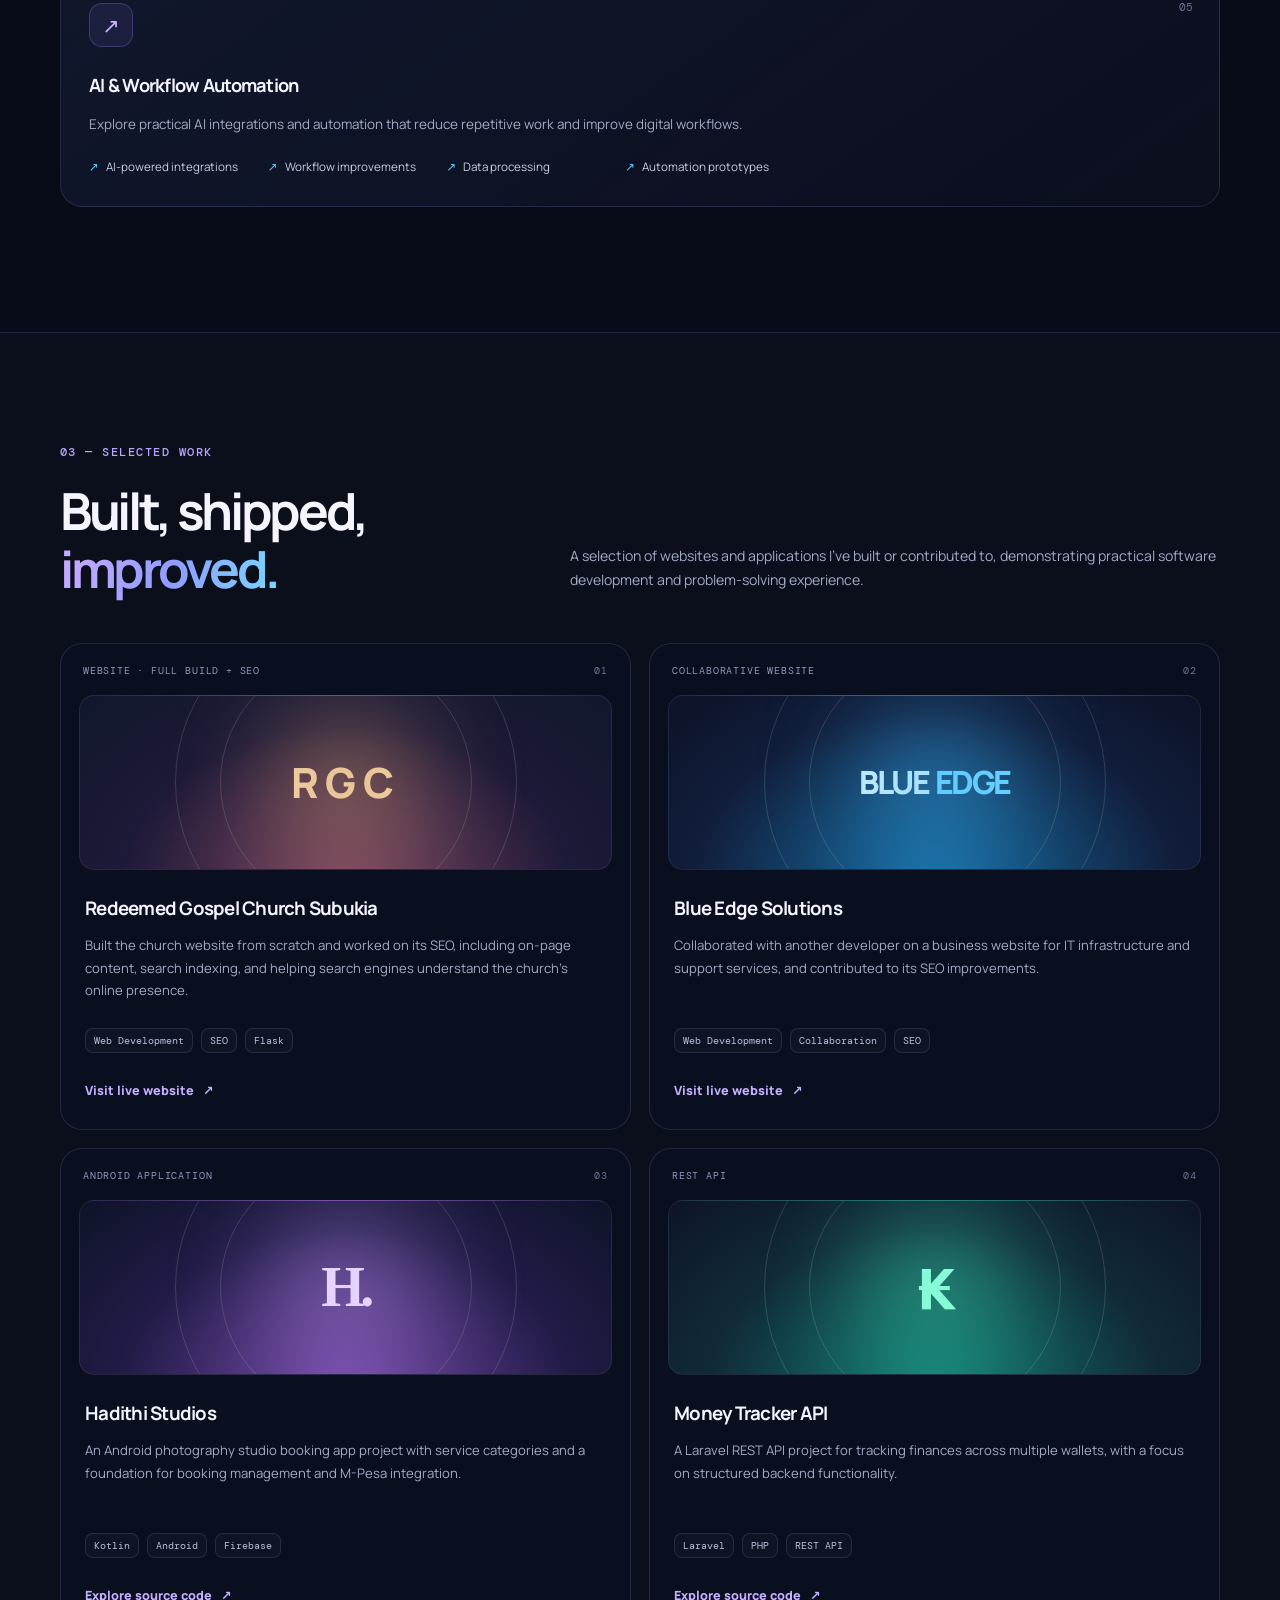
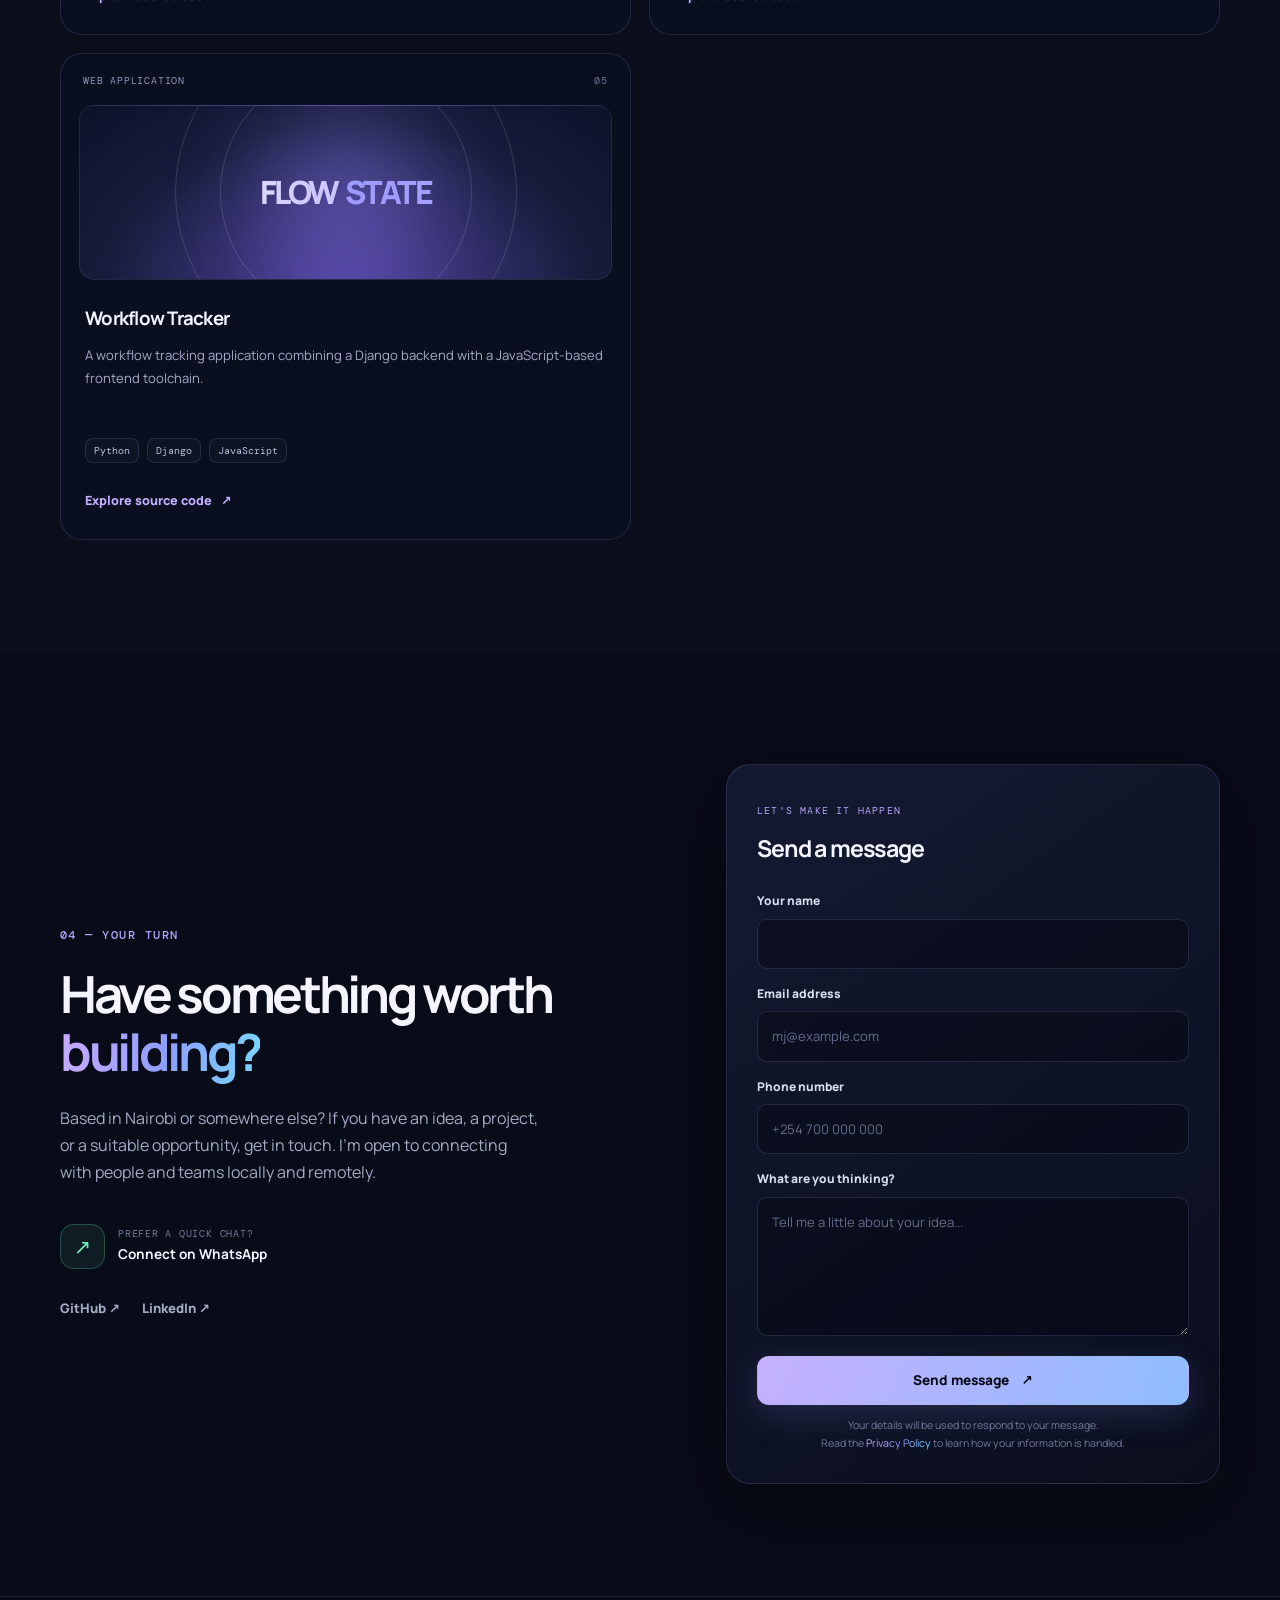
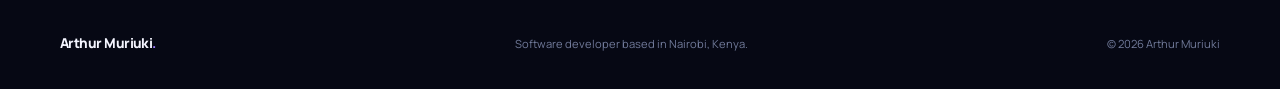
==== commit 758c2624: "project description update" ====
--- a/index.html
+++ b/index.html
@@ -596,12 +596,6 @@
                     </article>
 
                 </div>
-
-                <p class="project-note">
-                    Project descriptions reflect the work and roles stated
-                    here. Technical details can be expanded as each project
-                    gets its own case study.
-                </p>
             </div>
         </section>
 
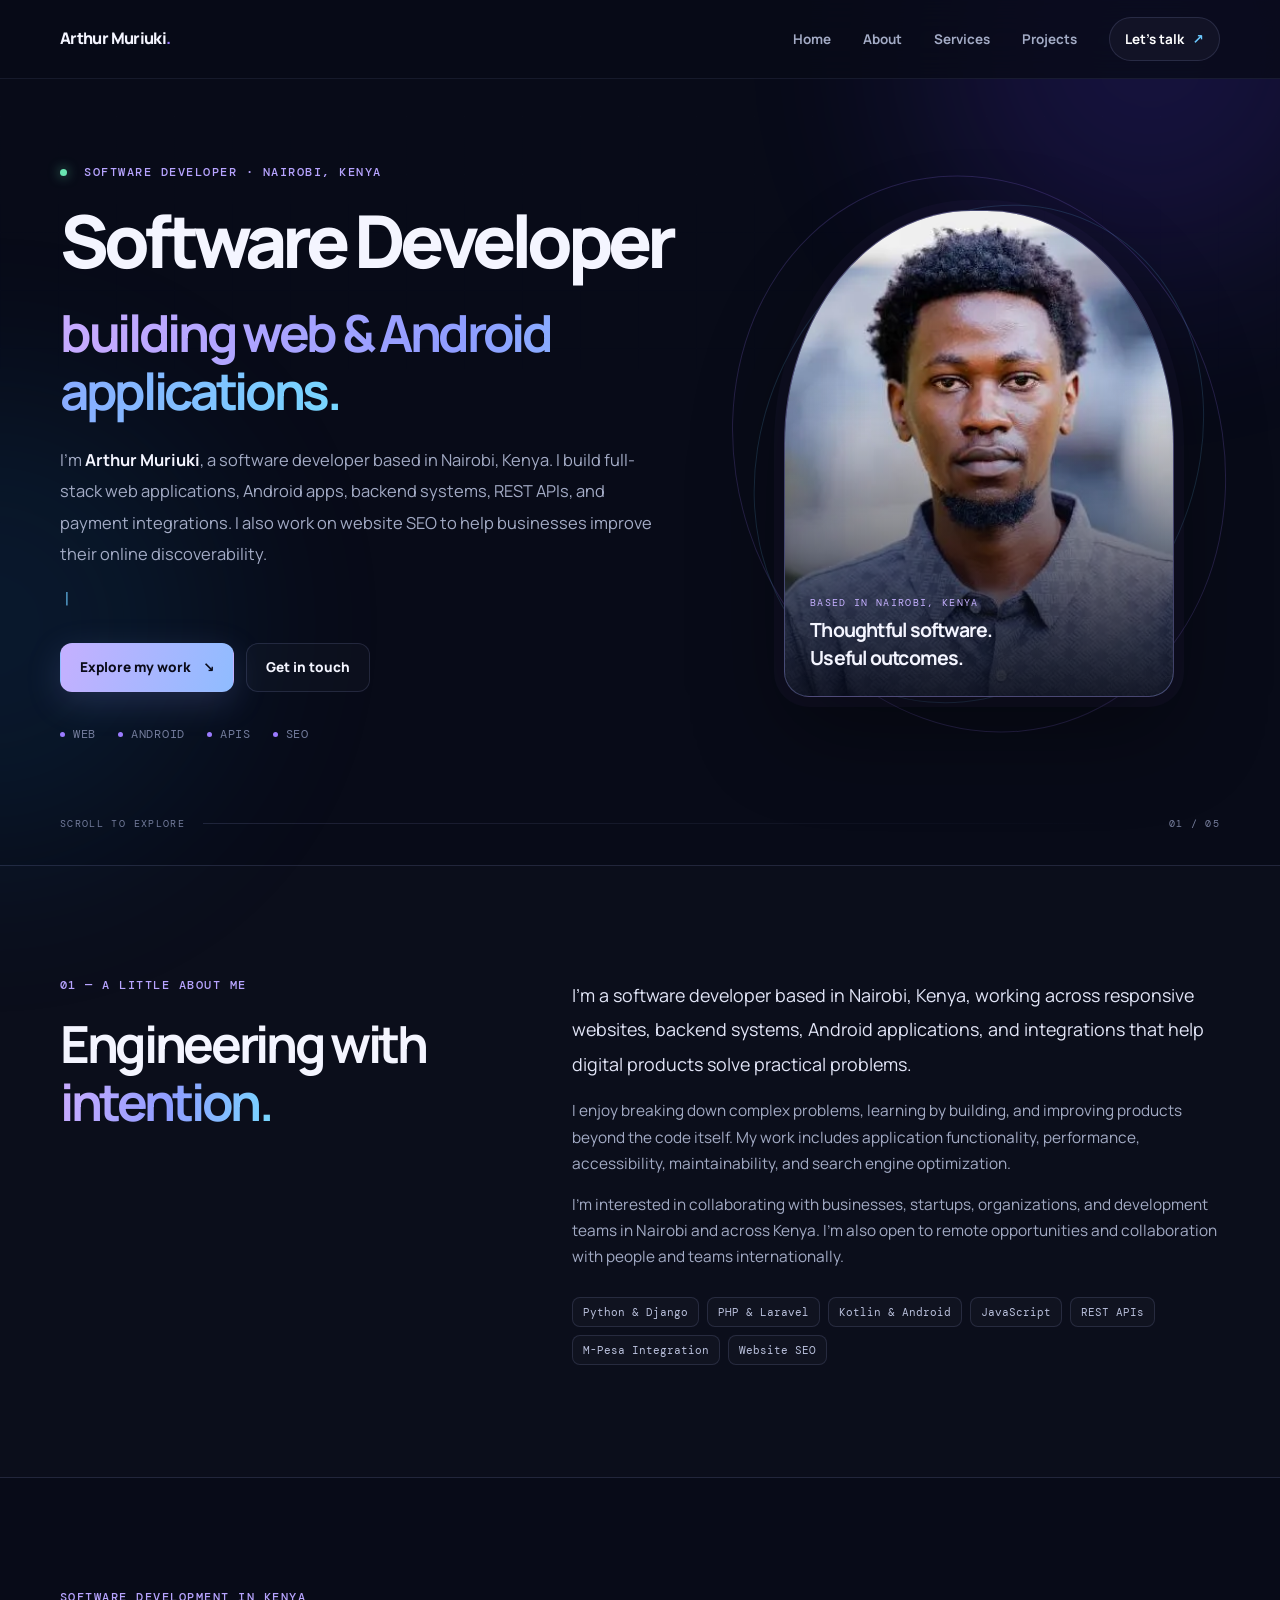
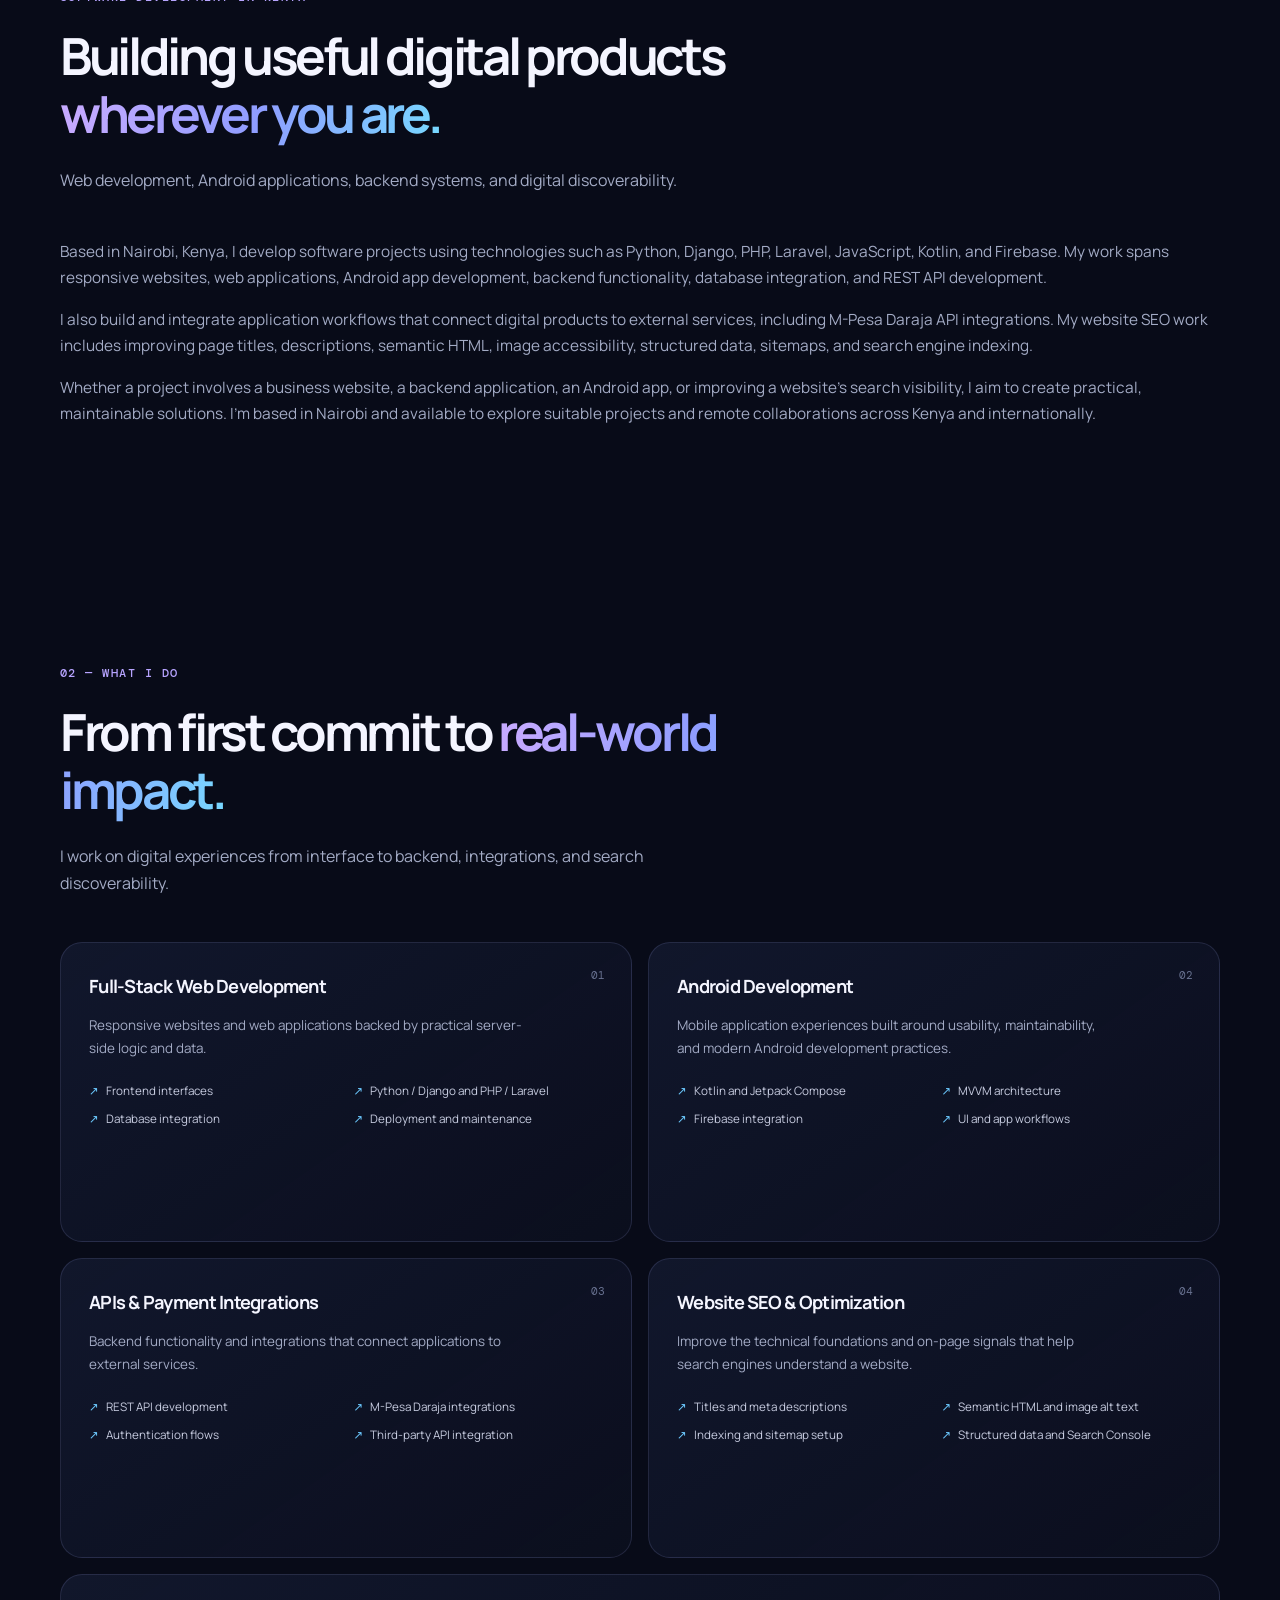
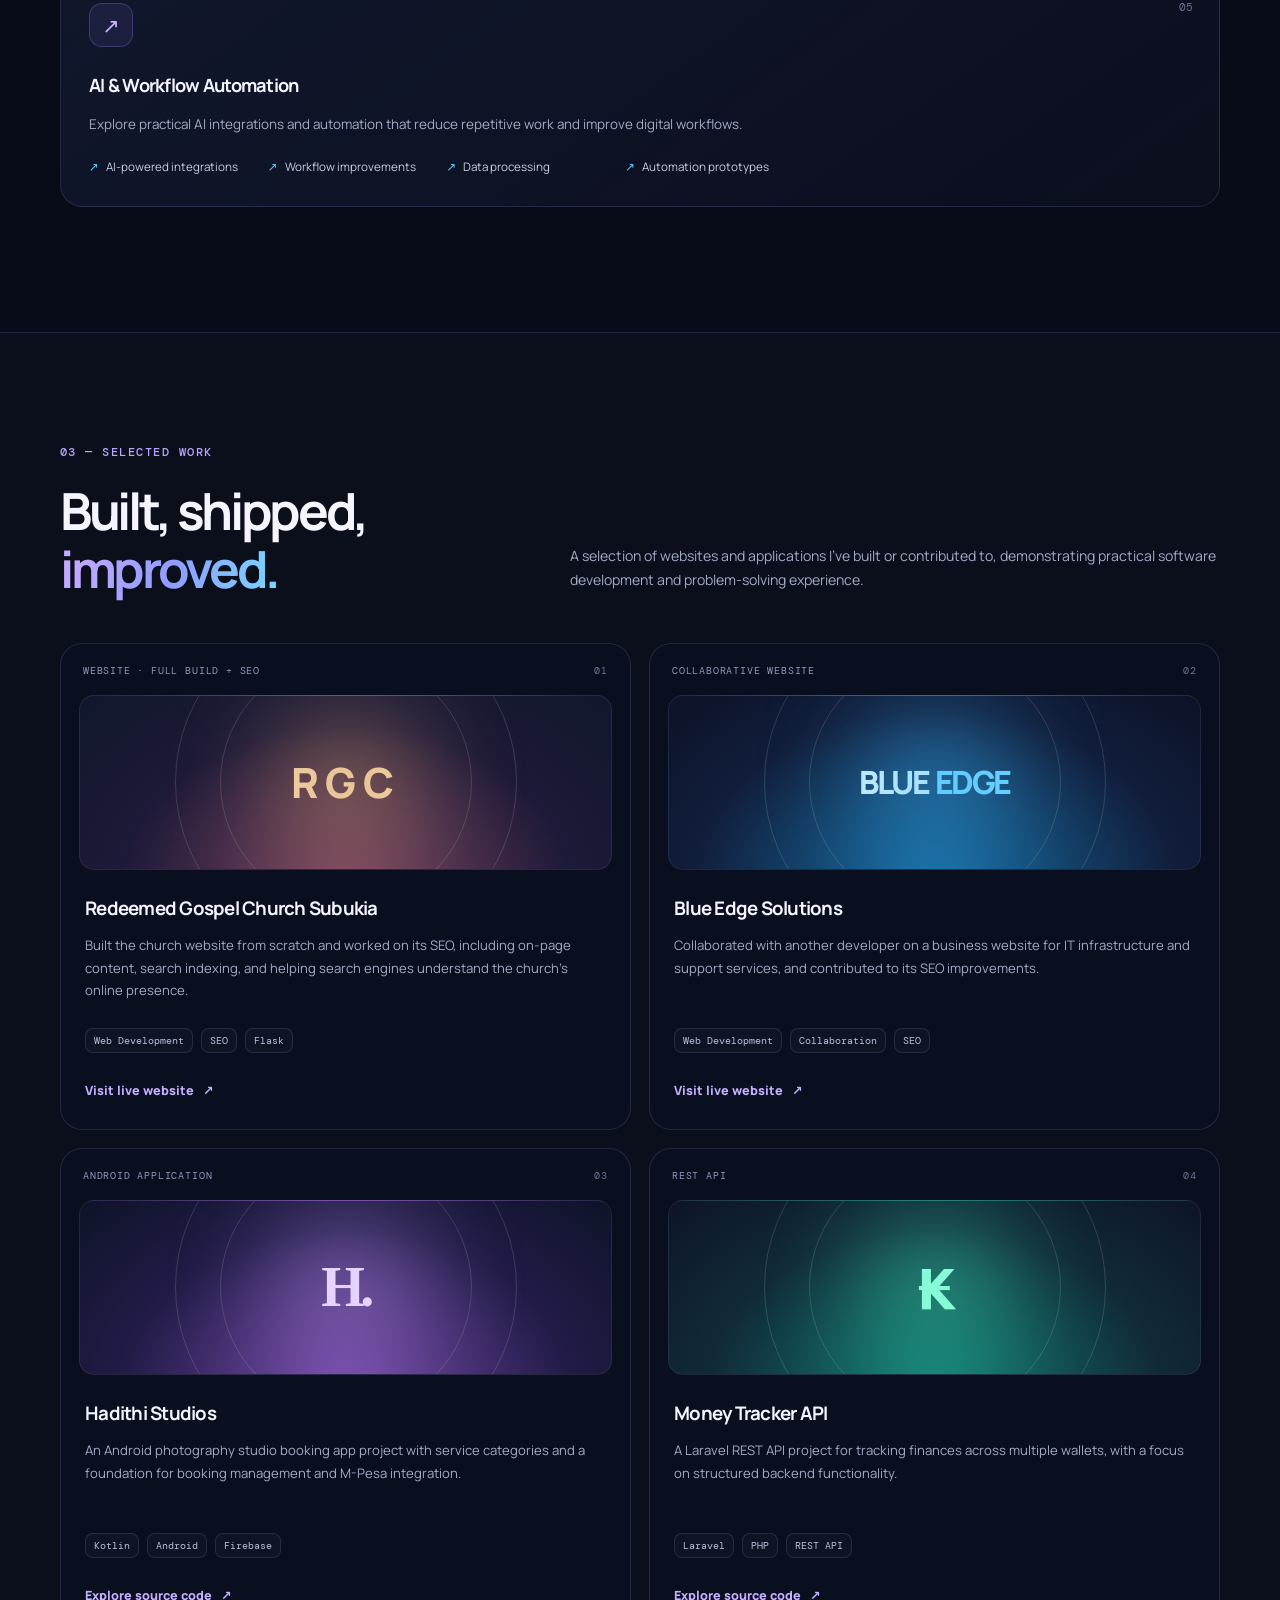
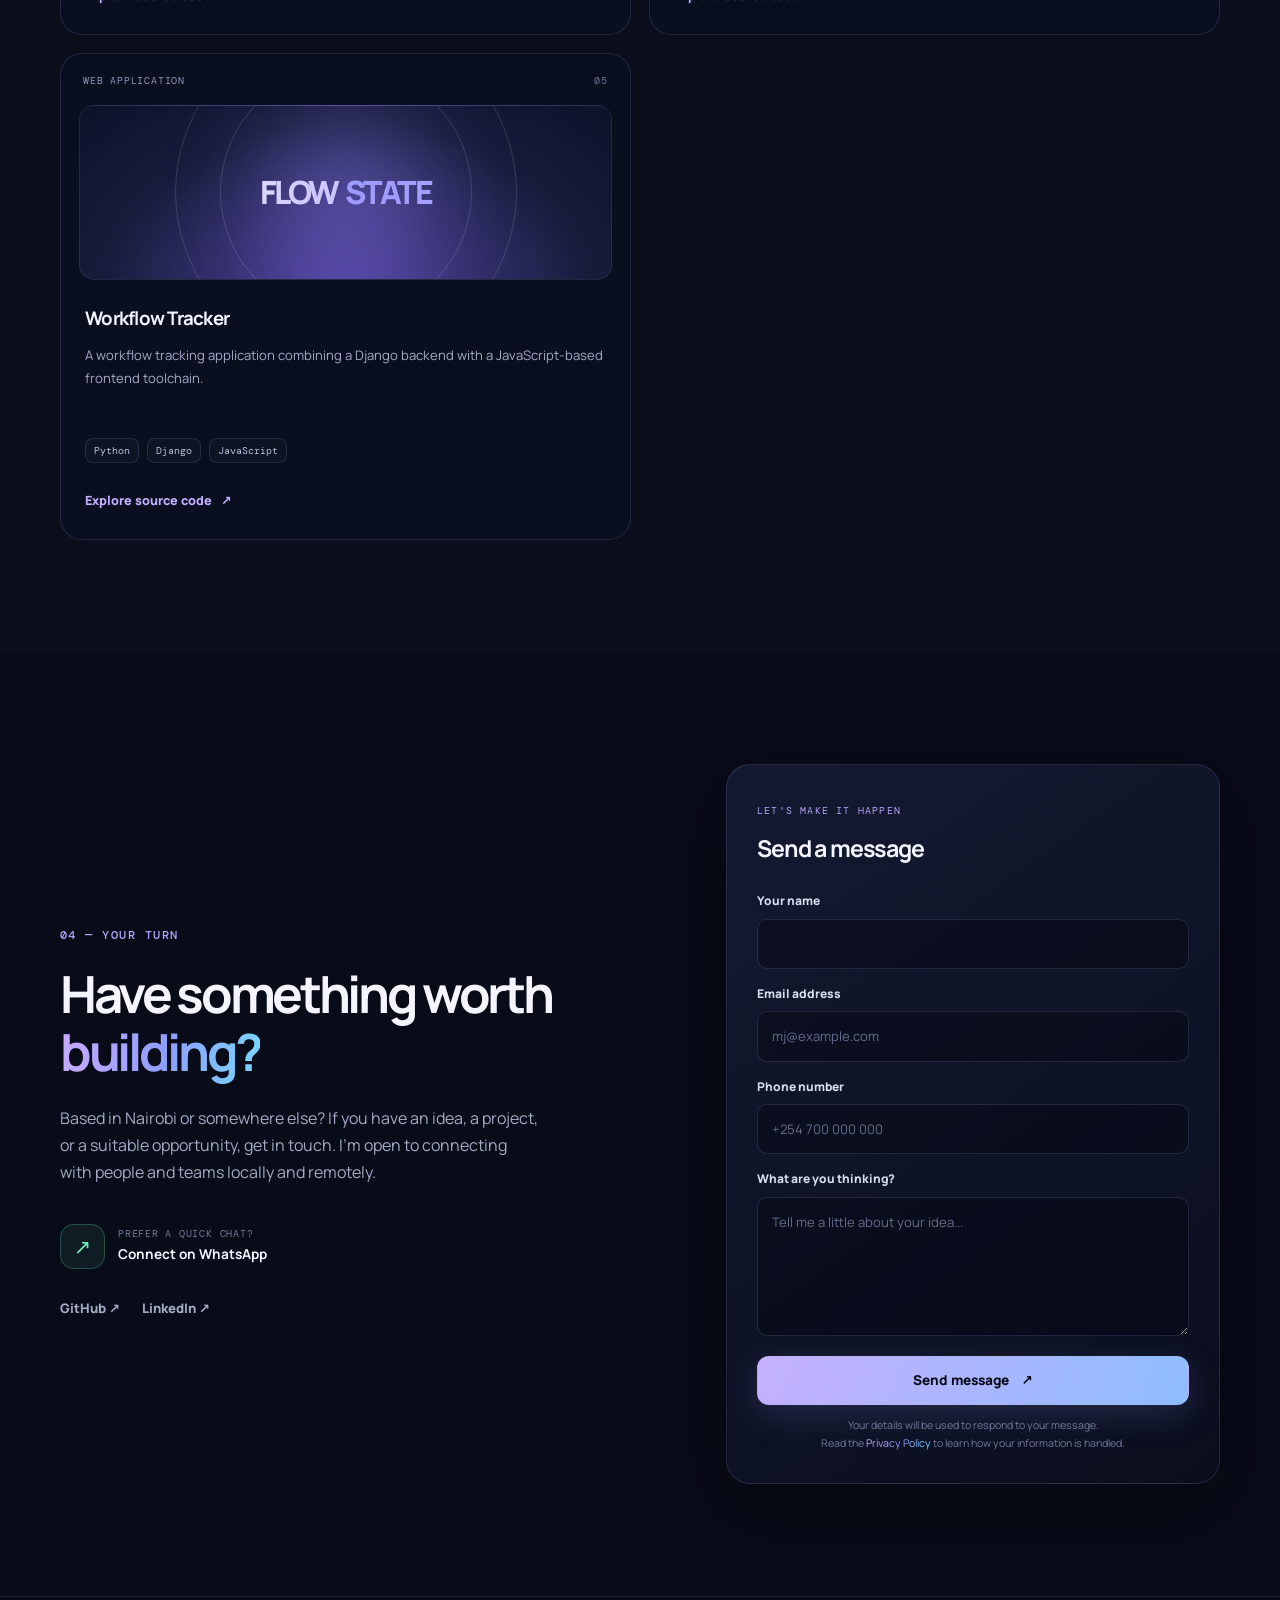
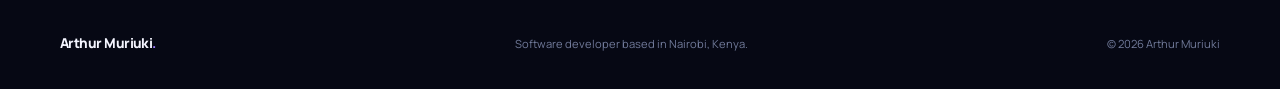
==== commit db727b58: "nav-links update" ====
--- a/index.html
+++ b/index.html
@@ -119,6 +119,7 @@
             </button>
 
             <nav class="nav-links" id="primary-nav" aria-label="Main navigation">
+                <a href="#home">Home</a>
                 <a href="#about">About</a>
                 <a href="#services">Services</a>
                 <a href="#projects">Projects</a>
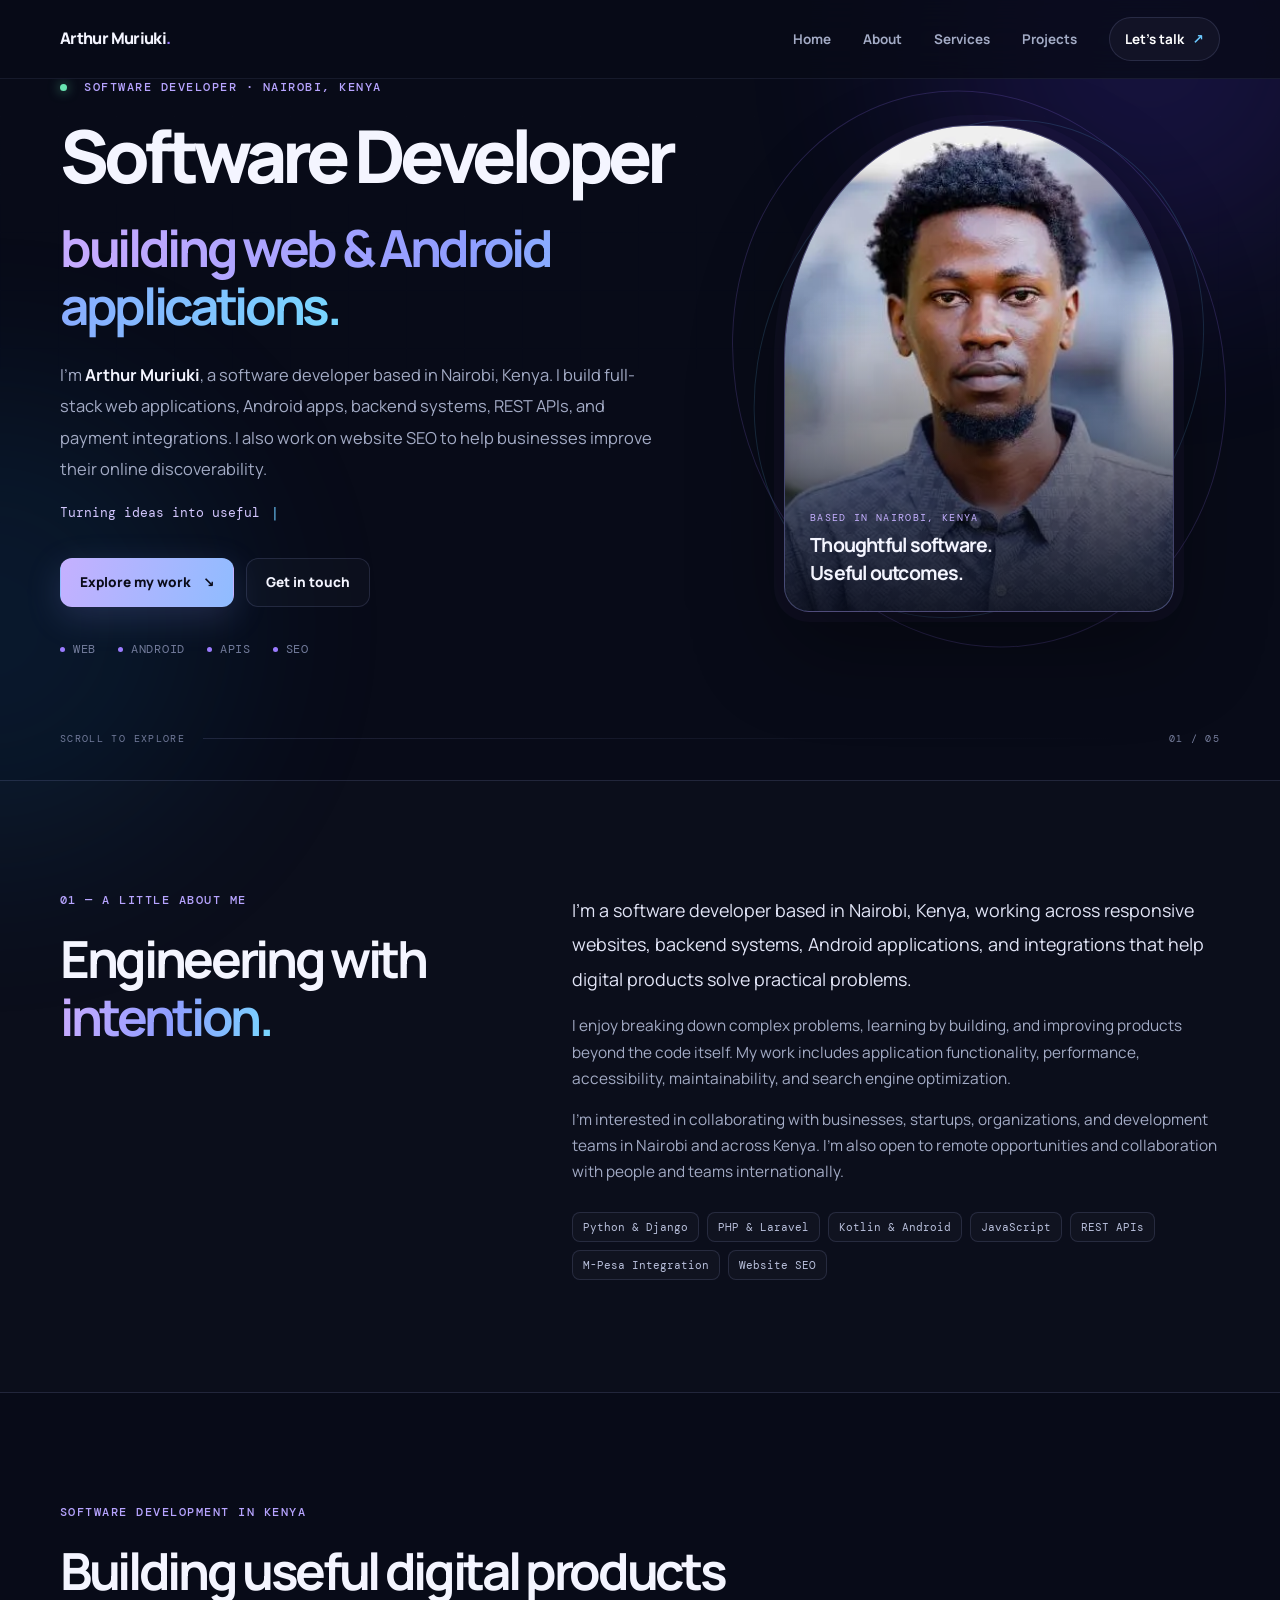
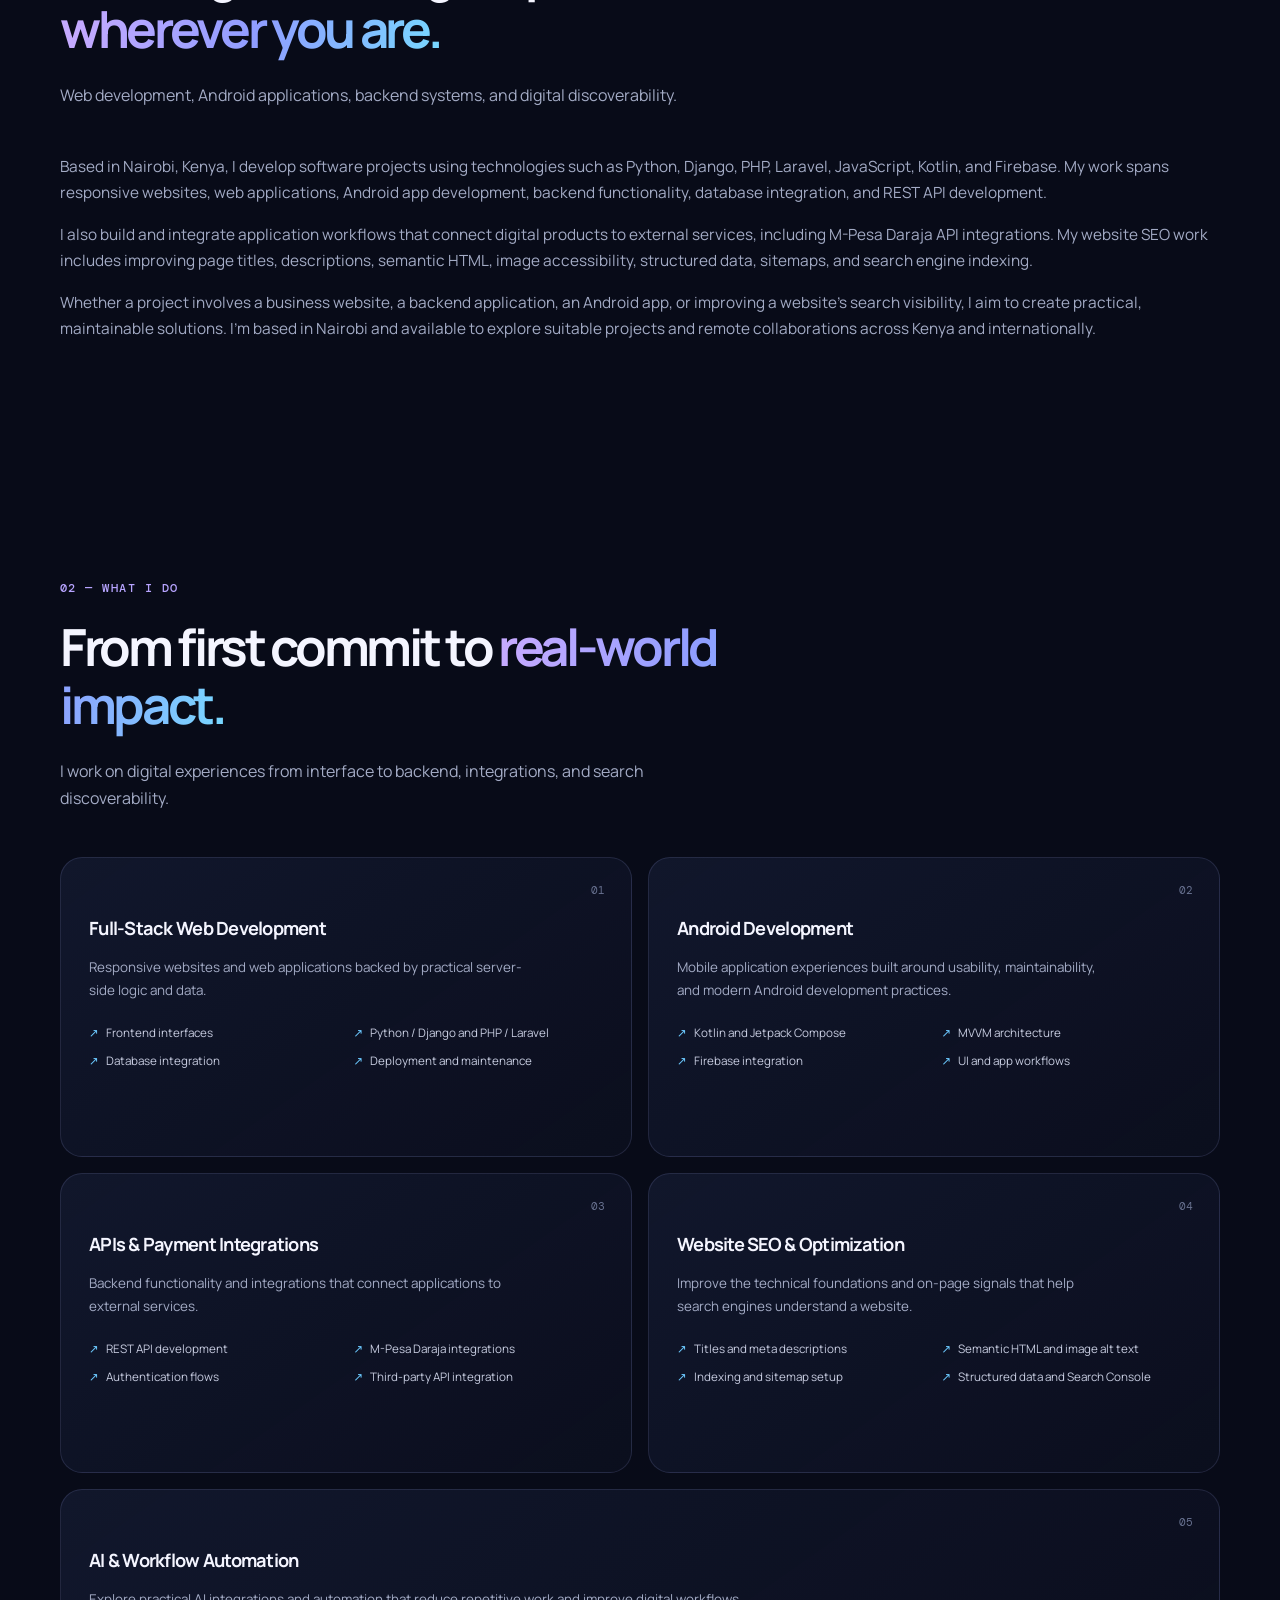
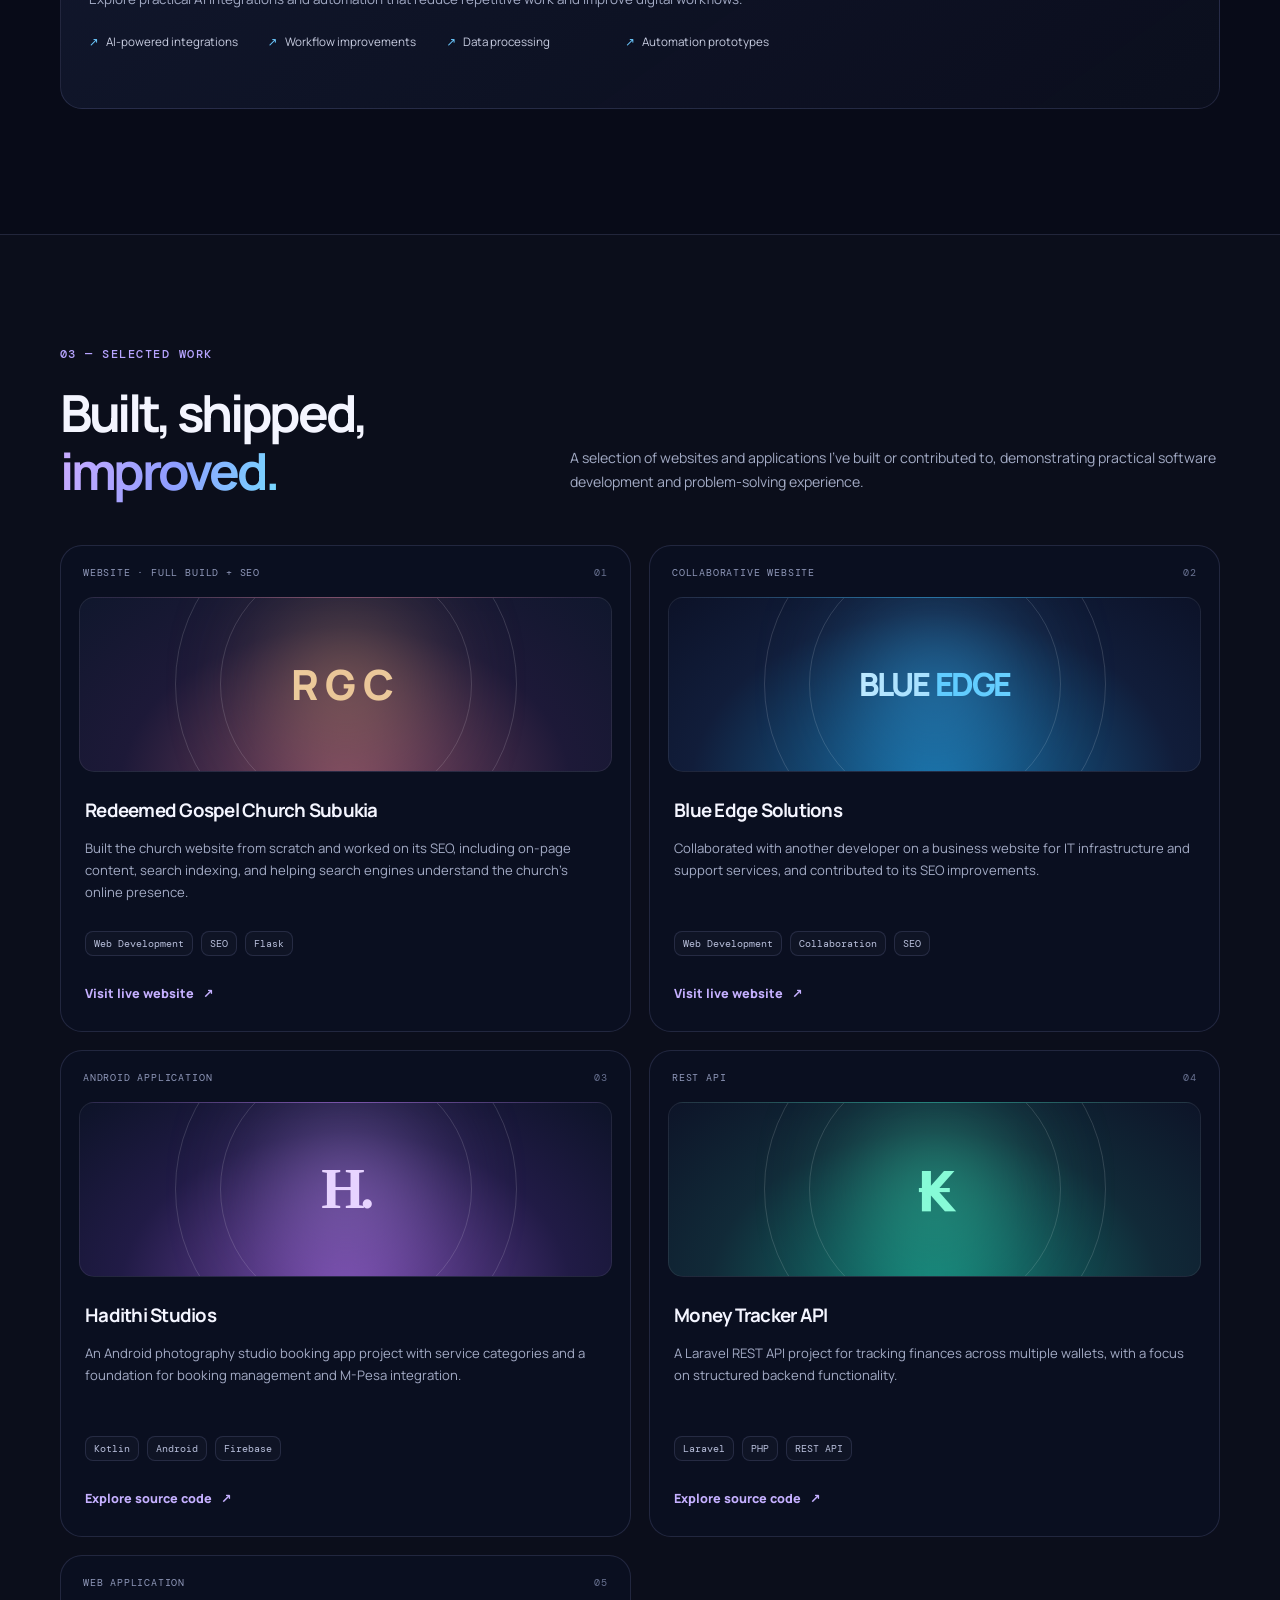
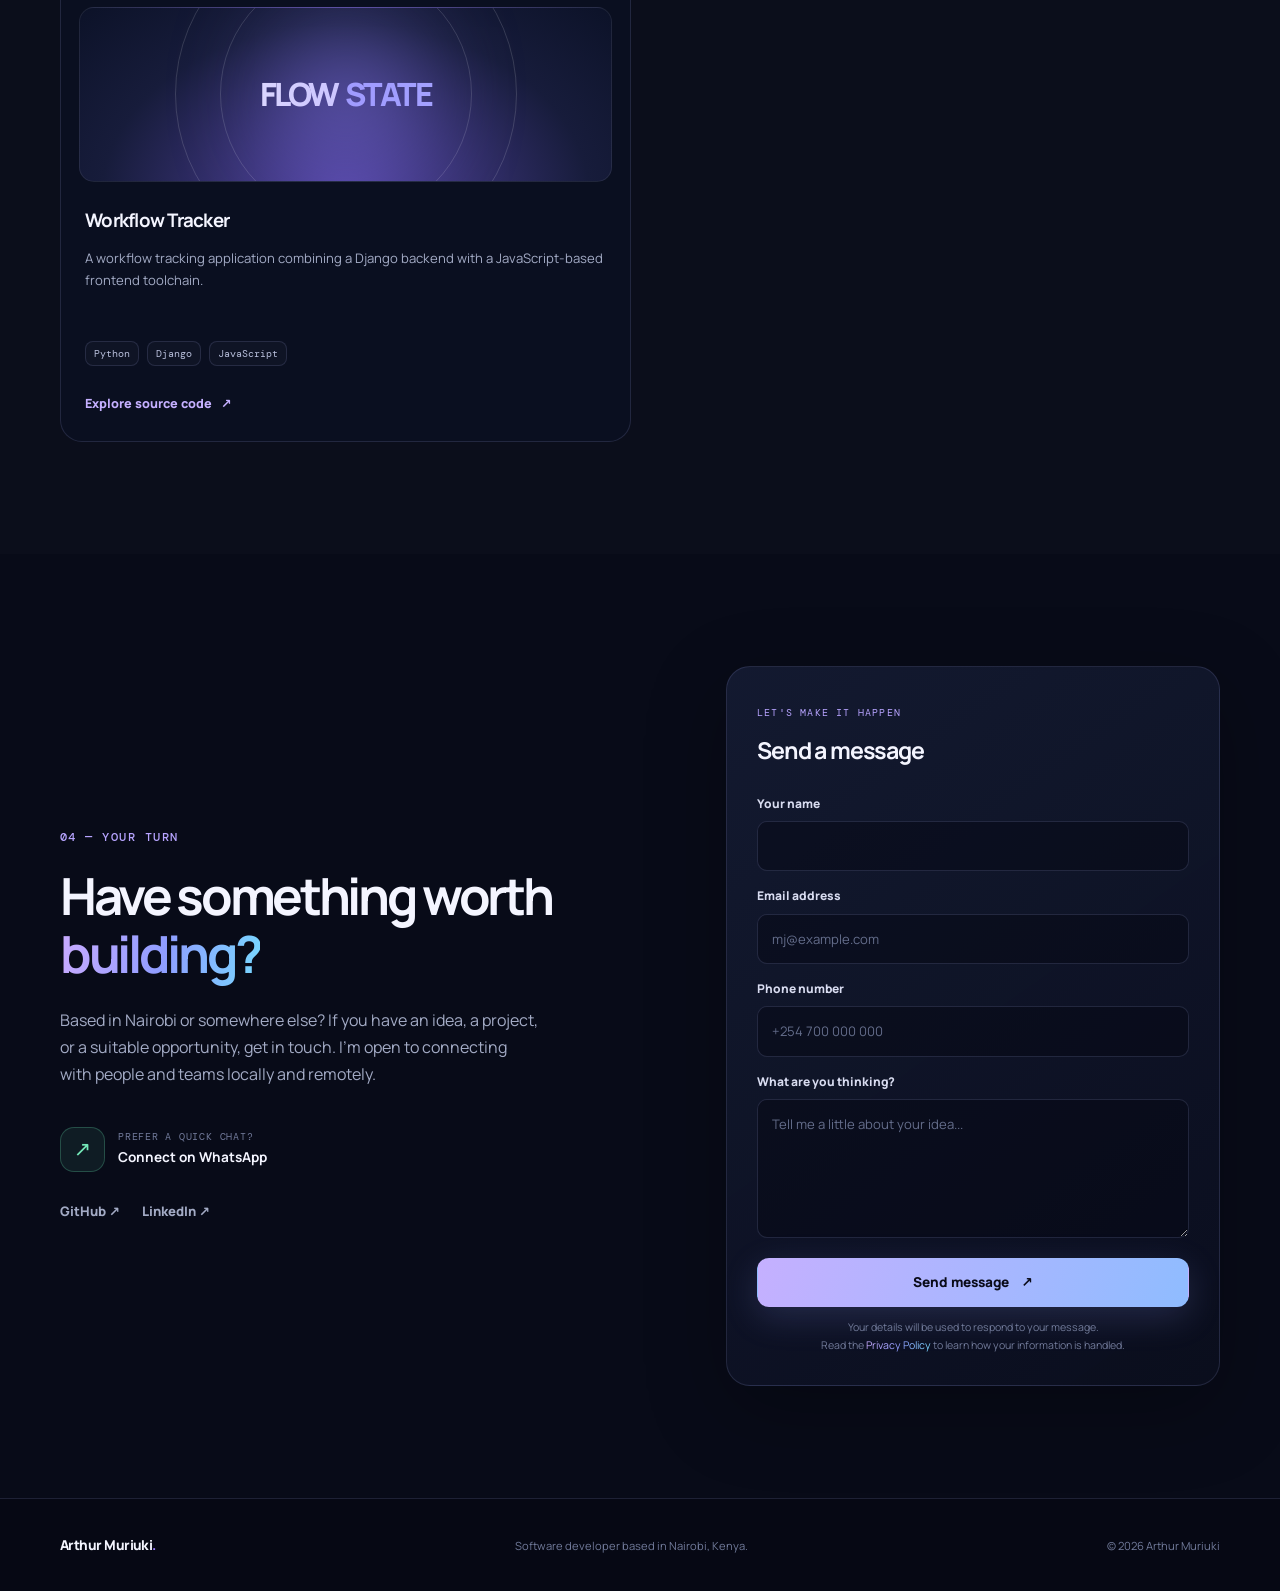
==== commit 6a53fa03: "breaks added to the cards" ====
--- a/index.html
+++ b/index.html
@@ -320,7 +320,7 @@
                 <div class="service-grid">
 
                     <article class="service-card reveal">
-                        <span class="card-number">01</span>
+                        <span class="card-number">01</span><br>
                         <h3>Full-Stack Web Development</h3>
                         <p>
                             Responsive websites and web applications backed by
@@ -335,7 +335,7 @@
                     </article>
 
                     <article class="service-card reveal">
-                        <span class="card-number">02</span>
+                        <span class="card-number">02</span><br>
                         <h3>Android Development</h3>
                         <p>
                             Mobile application experiences built around
@@ -351,7 +351,7 @@
                     </article>
 
                     <article class="service-card reveal">
-                        <span class="card-number">03</span>
+                        <span class="card-number">03</span><br>
                         <h3>APIs & Payment Integrations</h3>
                         <p>
                             Backend functionality and integrations that connect
@@ -366,7 +366,7 @@
                     </article>
 
                     <article class="service-card reveal">
-                        <span class="card-number">04</span>
+                        <span class="card-number">04</span><br>
                         <h3>Website SEO & Optimization</h3>
                         <p>
                             Improve the technical foundations and on-page
@@ -381,8 +381,7 @@
                     </article>
 
                     <article class="service-card service-card-wide reveal">
-                        <span class="card-number">05</span>
-                        <div class="service-symbol" aria-hidden="true">↗</div>
+                        <span class="card-number">05</span><br>
                         <h3>AI & Workflow Automation</h3>
                         <p>
                             Explore practical AI integrations and automation
--- a/style.css
+++ b/style.css
@@ -52,7 +52,7 @@
 .nav-cta span { color: var(--blue); margin-left: 6px; }
 .menu-toggle { display: none; background: transparent; border: 1px solid var(--line); border-radius: 10px; padding: 10px; color: white; cursor: pointer; }
 .menu-toggle span { display: block; width: 20px; height: 2px; margin: 4px 0; border-radius: 2px; background: currentColor; }
-.hero { min-height: 690px; padding-top: 86px; padding-bottom: 35px; display: flex; flex-direction: column; justify-content: center; }
+.hero { min-height: 690px; padding-top: 1px; padding-bottom: 35px; display: flex; flex-direction: column; justify-content: center; }
 .hero-grid { display: grid; grid-template-columns: 1.12fr .88fr; gap: 65px; align-items: center; }
 .eyebrow { margin: 0 0 22px; color: #b7a4ff; font: 500 .72rem "DM Mono", monospace; letter-spacing: .13em; text-transform: uppercase; }
 .status-dot { display: inline-block; width: 7px; height: 7px; margin-right: 9px; border-radius: 50%; background: #69e4b1; box-shadow: 0 0 12px rgba(105,228,177,.7); }
